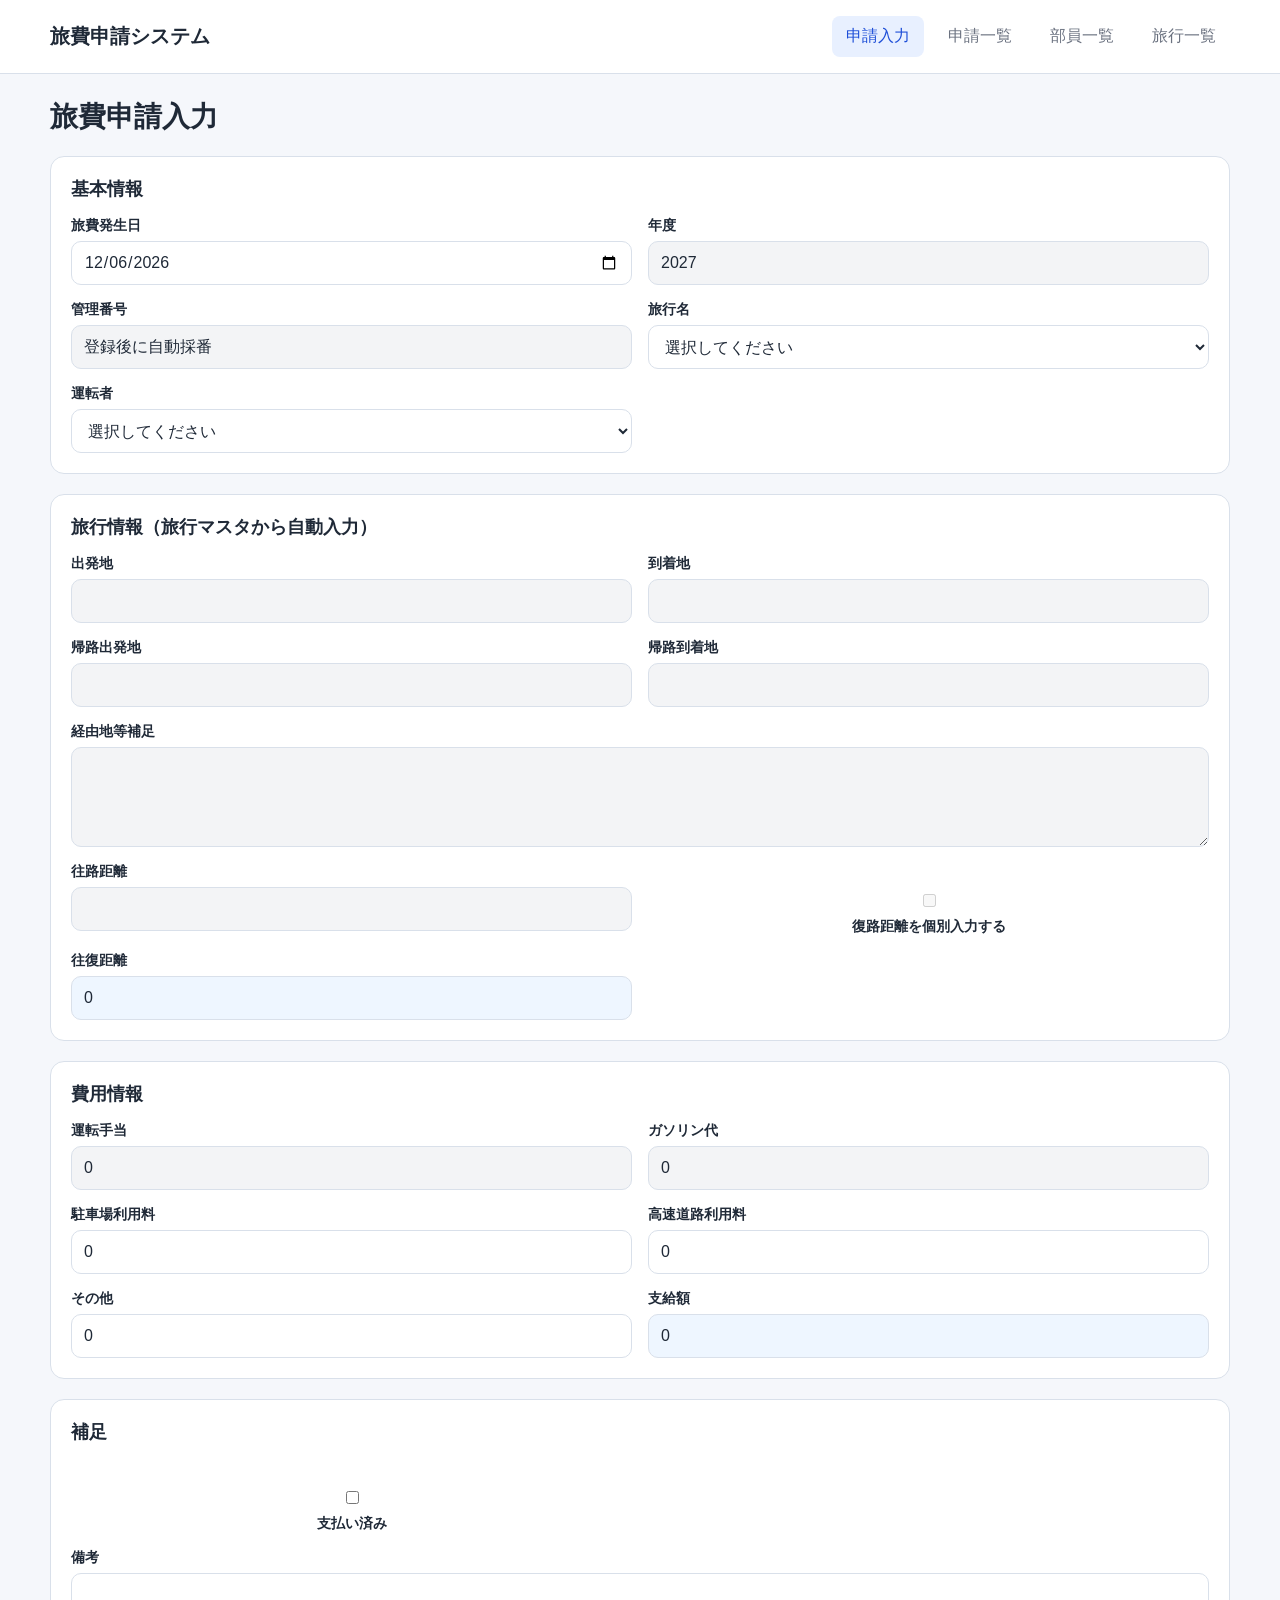
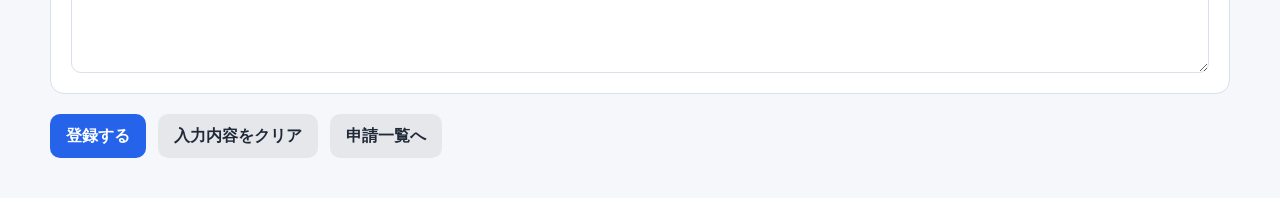
==== index.html @ 1a191157 "Add files via upload" ====
<!DOCTYPE html>
<html lang="ja">
<head>
  <meta charset="UTF-8" />
  <meta name="viewport" content="width=device-width, initial-scale=1.0" />
  <title>旅費申請入力</title>
  <link rel="stylesheet" href="css/style.css" />
</head>
<body>
  <header class="site-header">
    <div class="container site-header-inner">
      <div class="site-title">旅費申請システム</div>
      <nav class="nav">
        <a href="index.html" class="active">申請入力</a>
        <a href="list.html">申請一覧</a>
        <a href="members.html">部員一覧</a>
        <a href="trips.html">旅行一覧</a>
      </nav>
    </div>
  </header>

  <main class="page">
    <div class="container">
      <h1 class="page-title" id="pageTitle">旅費申請入力</h1>
      <div id="message" class="message"></div>

      <form id="travelForm">
        <section class="card">
          <h2 class="card-title">基本情報</h2>
          <div class="grid grid-2">
            <div class="field"><label for="travelDate">旅費発生日</label><input type="date" id="travelDate" required /></div>
            <div class="field"><label for="fiscalYear">年度</label><input type="text" id="fiscalYear" readonly /></div>
            <div class="field"><label for="controlNo">管理番号</label><input type="text" id="controlNo" readonly /></div>
            <div class="field"><label for="tripName">旅行名</label><select id="tripName" required><option value="">選択してください</option></select></div>
            <div class="field"><label for="driverName">運転者</label><select id="driverName" required><option value="">選択してください</option></select></div>
          </div>
        </section>

        <section class="card">
          <h2 class="card-title">旅行情報（旅行マスタから自動入力）</h2>
          <div class="grid grid-2">
            <div class="field"><label for="departureFrom">出発地</label><input type="text" id="departureFrom" readonly /></div>
            <div class="field"><label for="arrivalTo">到着地</label><input type="text" id="arrivalTo" readonly /></div>
            <div class="field"><label for="returnFrom">帰路出発地</label><input type="text" id="returnFrom" readonly /></div>
            <div class="field"><label for="returnTo">帰路到着地</label><input type="text" id="returnTo" readonly /></div>
            <div class="field field-span-2"><label for="routeNote">経由地等補足</label><textarea id="routeNote" readonly></textarea></div>
            <div class="field"><label for="outboundDistance">往路距離</label><input type="number" id="outboundDistance" step="0.1" min="0" readonly /></div>
            <div class="field inline-check"><input type="checkbox" id="separateReturn" disabled /><label for="separateReturn">復路距離を個別入力する</label></div>
            <div class="field hidden" id="returnDistanceField"><label for="returnDistance">復路距離</label><input type="number" id="returnDistance" step="0.1" min="0" readonly /></div>
            <div class="field"><label for="roundTripDistance">往復距離</label><input type="number" id="roundTripDistance" class="amount-box" readonly /></div>
          </div>
        </section>

        <section class="card">
          <h2 class="card-title">費用情報</h2>
          <div class="grid grid-2">
            <div class="field"><label for="driverAllowance">運転手当</label><input type="number" id="driverAllowance" readonly /></div>
            <div class="field"><label for="gasolineFee">ガソリン代</label><input type="number" id="gasolineFee" readonly /></div>
            <div class="field"><label for="parkingFee">駐車場利用料</label><input type="number" id="parkingFee" min="0" step="1" value="0" /></div>
            <div class="field"><label for="tollFee">高速道路利用料</label><input type="number" id="tollFee" min="0" step="1" value="0" /></div>
            <div class="field"><label for="otherFee">その他</label><input type="number" id="otherFee" min="0" step="1" value="0" /></div>
            <div class="field hidden" id="otherDetailField"><label for="otherDetail">その他内容</label><input type="text" id="otherDetail" /></div>
            <div class="field"><label for="paymentAmount">支給額</label><input type="number" id="paymentAmount" class="amount-box" readonly /></div>
          </div>
          <p class="note hidden" id="manualFeeNote">往復距離の四捨五入値が301km以上の場合、運転手当とガソリン代は手入力です。</p>
        </section>

        <section class="card">
          <h2 class="card-title">補足</h2>
          <div class="grid grid-2">
            <div class="field inline-check"><input type="checkbox" id="paidFlag" /><label for="paidFlag">支払い済み</label></div>
            <div></div>
            <div class="field field-span-2"><label for="remarks">備考</label><textarea id="remarks"></textarea></div>
          </div>
        </section>

        <div class="button-row">
          <button type="submit" class="primary" id="submitButton">登録する</button>
          <button type="button" class="secondary" id="clearButton">入力内容をクリア</button>
          <a href="list.html" class="button-link secondary">申請一覧へ</a>
        </div>
      </form>
    </div>
  </main>

  <script src="js/config.js"></script>
  <script src="js/api.js"></script>
  <script src="js/common.js"></script>
  <script src="js/index.js"></script>
</body>
</html>
---- css/style.css ----
:root {
  --bg: #f5f7fb;
  --card: #ffffff;
  --line: #d9e0ea;
  --text: #1f2937;
  --muted: #6b7280;
  --primary: #2563eb;
  --primary-dark: #1d4ed8;
  --success: #16a34a;
  --danger: #dc2626;
  --warning: #d97706;
}

* { box-sizing: border-box; }
body {
  margin: 0;
  background: var(--bg);
  color: var(--text);
  font-family: -apple-system, BlinkMacSystemFont, "Segoe UI", "Hiragino Sans", "Yu Gothic UI", Meiryo, sans-serif;
}
a { color: inherit; text-decoration: none; }
.container { width: min(1180px, calc(100% - 32px)); margin: 0 auto; }
.site-header { background: var(--card); border-bottom: 1px solid var(--line); position: sticky; top: 0; z-index: 10; }
.site-header-inner { display: flex; justify-content: space-between; align-items: center; gap: 16px; padding: 16px 0; }
.site-title { font-size: 20px; font-weight: 700; }
.nav { display: flex; flex-wrap: wrap; gap: 10px; }
.nav a { padding: 10px 14px; border-radius: 8px; color: var(--muted); }
.nav a.active, .nav a:hover { background: #e8f0ff; color: var(--primary-dark); }
.page { padding: 24px 0 40px; }
.page-title { margin: 0 0 20px; font-size: 28px; }
.card { background: var(--card); border: 1px solid var(--line); border-radius: 14px; padding: 20px; margin-bottom: 20px; }
.card-title { margin: 0 0 16px; font-size: 18px; font-weight: 700; }
.grid { display: grid; gap: 16px; }
.grid-2 { grid-template-columns: repeat(2, minmax(0, 1fr)); }
.grid-3 { grid-template-columns: repeat(3, minmax(0, 1fr)); }
.field { display: flex; flex-direction: column; gap: 6px; }
.field label { font-size: 14px; font-weight: 600; }
.field small, .note { color: var(--muted); font-size: 13px; }
.field-span-2 { grid-column: 1 / -1; }
input[type="text"], input[type="date"], input[type="number"], select, textarea {
  width: 100%;
  min-height: 44px;
  padding: 10px 12px;
  border: 1px solid var(--line);
  border-radius: 10px;
  background: #fff;
  color: inherit;
  font: inherit;
}
textarea { min-height: 100px; resize: vertical; }
input[readonly], textarea[readonly] { background: #f3f4f6; }
.inline-check { display: flex; align-items: center; gap: 8px; padding-top: 28px; }
.amount-box { font-weight: 700; background: #eef6ff !important; }
.button-row { display: flex; flex-wrap: wrap; gap: 12px; margin-top: 8px; }
button, .button-link {
  display: inline-flex;
  align-items: center;
  justify-content: center;
  min-height: 44px;
  padding: 10px 16px;
  border: none;
  border-radius: 10px;
  cursor: pointer;
  font: inherit;
  font-weight: 700;
}
button.primary, .button-link.primary { background: var(--primary); color: #fff; }
button.primary:hover, .button-link.primary:hover { background: var(--primary-dark); }
button.secondary, .button-link.secondary { background: #e5e7eb; color: var(--text); }
button.success, .button-link.success { background: var(--success); color: #fff; }
button.danger, .button-link.danger { background: var(--danger); color: #fff; }
.message { display: none; padding: 12px 14px; border-radius: 10px; margin-bottom: 16px; font-weight: 600; }
.message.show { display: block; }
.message.info { background: #e8f0ff; color: #1d4ed8; }
.message.success { background: #eaf8ef; color: #15803d; }
.message.error { background: #fef2f2; color: #b91c1c; }
.message.warning { background: #fff7ed; color: #b45309; }
.table-wrap { overflow-x: auto; }
table { width: 100%; border-collapse: collapse; min-width: 980px; }
th, td { border-bottom: 1px solid var(--line); padding: 12px 10px; text-align: left; vertical-align: top; }
th { background: #f8fafc; font-size: 14px; }
.text-right { text-align: right; }
.badge { display: inline-block; padding: 4px 10px; border-radius: 999px; font-size: 12px; font-weight: 700; }
.badge.paid { background: #dcfce7; color: #166534; }
.badge.unpaid { background: #fee2e2; color: #991b1b; }
.summary-box { display: flex; flex-wrap: wrap; gap: 16px; }
.summary-item { min-width: 180px; padding: 12px 16px; border-radius: 12px; border: 1px solid var(--line); background: #f8fafc; }
.hidden { display: none !important; }
.nowrap { white-space: nowrap; }
body.is-loading { cursor: progress; }
.loading-overlay {
  position: fixed;
  inset: 0;
  background: rgba(243, 244, 246, 0.68);
  backdrop-filter: blur(1px);
  display: none;
  align-items: center;
  justify-content: center;
  z-index: 9999;
}
.loading-overlay.show { display: flex; }
.loading-panel {
  display: flex;
  align-items: center;
  gap: 12px;
  background: #ffffff;
  border: 1px solid var(--line);
  border-radius: 14px;
  padding: 16px 20px;
  box-shadow: 0 18px 40px rgba(15, 23, 42, 0.12);
  color: var(--text);
  font-weight: 700;
}
.loading-spinner {
  width: 22px;
  height: 22px;
  border: 3px solid #dbeafe;
  border-top-color: var(--primary);
  border-radius: 50%;
  animation: spin 0.9s linear infinite;
}
@keyframes spin {
  from { transform: rotate(0deg); }
  to { transform: rotate(360deg); }
}
@media (max-width: 768px) {
  .grid-2, .grid-3 { grid-template-columns: 1fr; }
  .site-header-inner { flex-direction: column; align-items: flex-start; }
  .inline-check { padding-top: 0; }
}
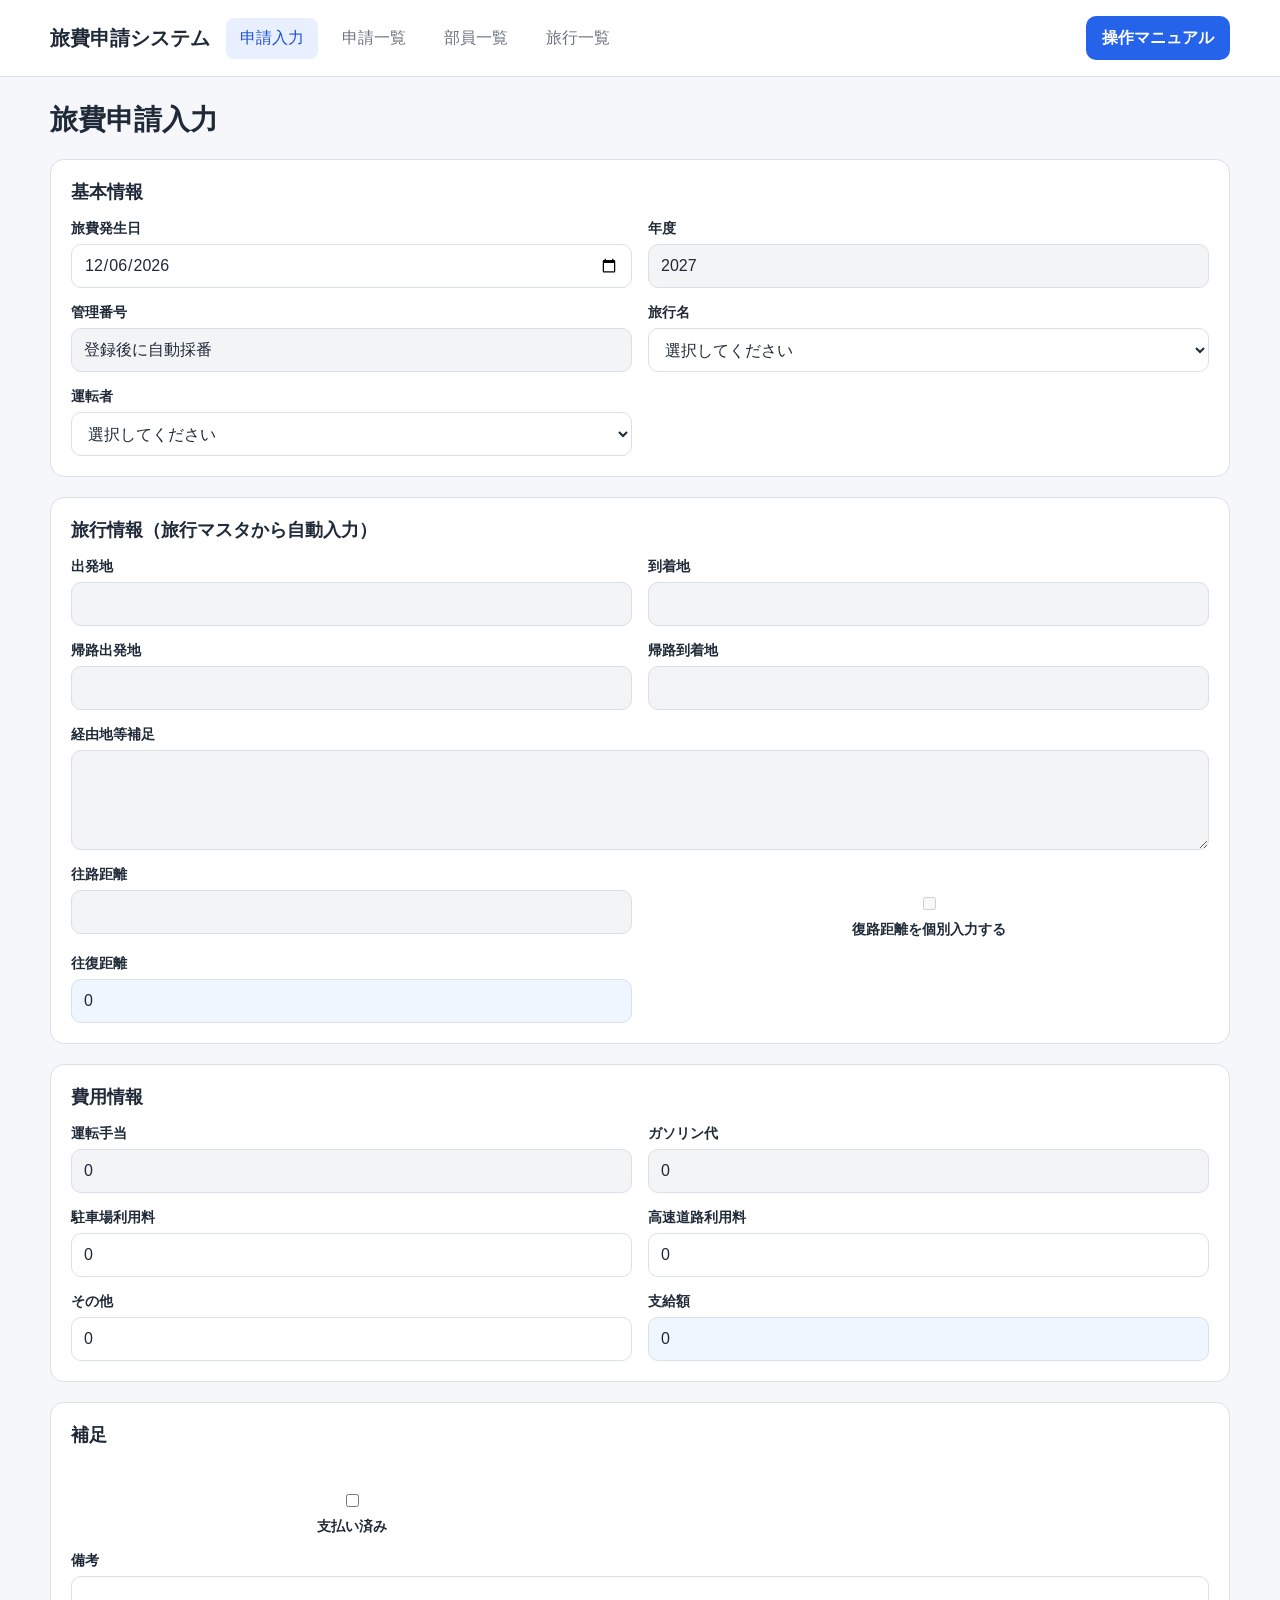
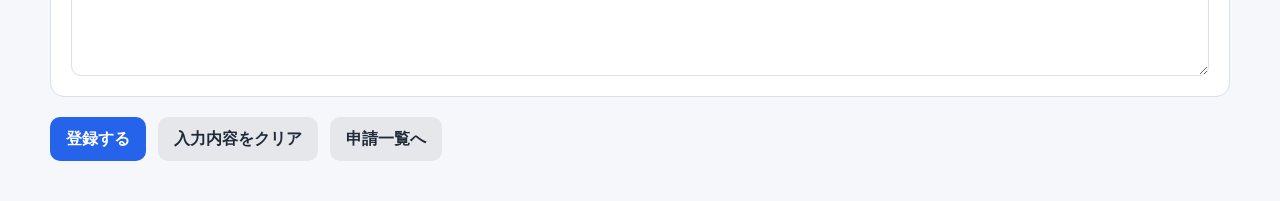
==== commit 2bfafc96: "Add files via upload" ====
--- a/index.html
+++ b/index.html
@@ -7,6 +7,12 @@
   <link rel="stylesheet" href="css/style.css" />
 </head>
 <body>
+  <div id="loadingOverlay" class="loading-overlay show">
+    <div class="loading-panel">
+      <div class="loading-spinner"></div>
+      <div id="loadingOverlayText">画面を読み込み中...</div>
+    </div>
+  </div>
   <header class="site-header">
     <div class="container site-header-inner">
       <div class="site-title">旅費申請システム</div>
@@ -15,7 +21,7 @@
         <a href="list.html">申請一覧</a>
         <a href="members.html">部員一覧</a>
         <a href="trips.html">旅行一覧</a>
-      </nav>
+      </nav><a href="manual.html" class="button-link primary" style="margin-left:auto;white-space:nowrap;">操作マニュアル</a>
     </div>
   </header>
 
--- a/css/style.css
+++ b/css/style.css
@@ -69,6 +69,10 @@
 button.secondary, .button-link.secondary { background: #e5e7eb; color: var(--text); }
 button.success, .button-link.success { background: var(--success); color: #fff; }
 button.danger, .button-link.danger { background: var(--danger); color: #fff; }
+button:disabled, .button-link.disabled {
+  opacity: 0.56;
+  cursor: not-allowed;
+}
 .message { display: none; padding: 12px 14px; border-radius: 10px; margin-bottom: 16px; font-weight: 600; }
 .message.show { display: block; }
 .message.info { background: #e8f0ff; color: #1d4ed8; }
@@ -123,8 +127,67 @@
   from { transform: rotate(0deg); }
   to { transform: rotate(360deg); }
 }
+.selection-toolbar {
+  display: flex;
+  flex-wrap: wrap;
+  align-items: center;
+  justify-content: space-between;
+  gap: 12px;
+  margin-bottom: 16px;
+}
+.selection-actions {
+  margin-top: 0;
+}
+.selection-status {
+  color: var(--muted);
+  font-size: 14px;
+  font-weight: 700;
+}
+.checkbox-cell {
+  width: 52px;
+  min-width: 52px;
+  text-align: center;
+}
+.checkbox-cell input[type="checkbox"] {
+  width: 18px;
+  height: 18px;
+}
+.receipt-result {
+  margin-bottom: 16px;
+  padding: 14px 16px;
+  border: 1px solid #bfdbfe;
+  border-radius: 12px;
+  background: #eff6ff;
+}
+.receipt-result-title {
+  font-size: 16px;
+  font-weight: 700;
+  color: #1d4ed8;
+  margin-bottom: 6px;
+}
+.receipt-result-meta {
+  color: var(--text);
+  font-size: 13px;
+  margin-bottom: 10px;
+}
+.receipt-result-links {
+  display: flex;
+  flex-wrap: wrap;
+  gap: 14px;
+  margin-bottom: 8px;
+}
+.receipt-result-links a {
+  color: #1d4ed8;
+  font-weight: 700;
+  text-decoration: underline;
+}
+.receipt-result-note {
+  color: var(--muted);
+  font-size: 13px;
+}
 @media (max-width: 768px) {
   .grid-2, .grid-3 { grid-template-columns: 1fr; }
   .site-header-inner { flex-direction: column; align-items: flex-start; }
   .inline-check { padding-top: 0; }
+  .selection-toolbar { align-items: stretch; }
 }
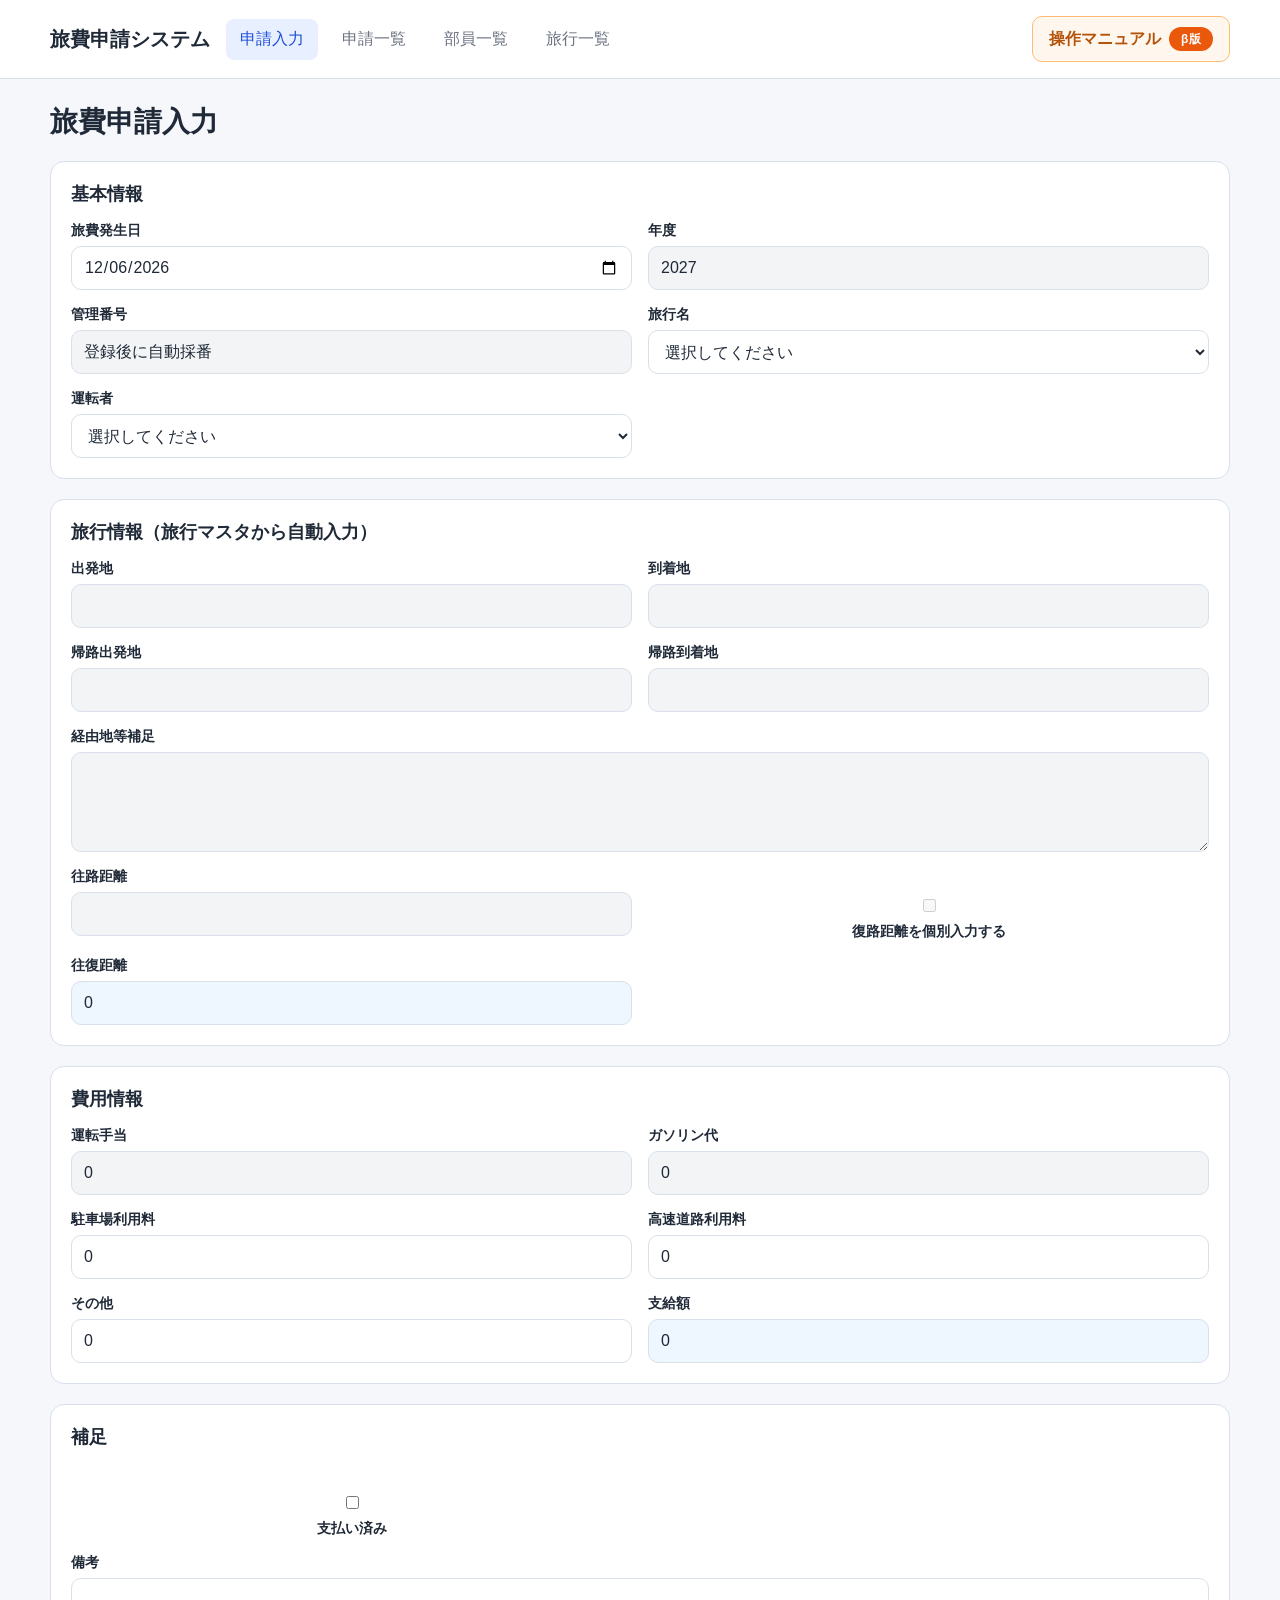
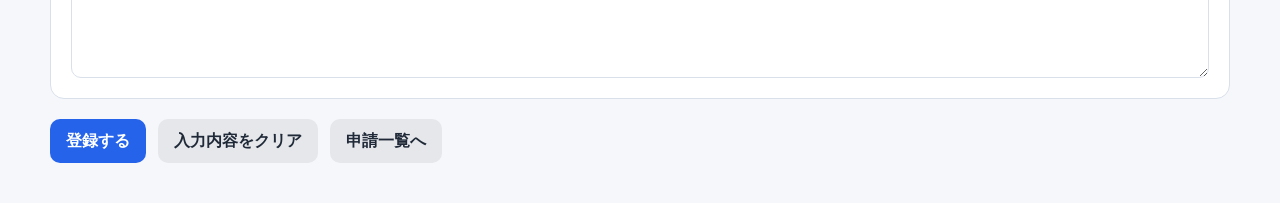
==== commit 66c4ccda: "Add files via upload" ====
--- a/index.html
+++ b/index.html
@@ -21,7 +21,7 @@
         <a href="list.html">申請一覧</a>
         <a href="members.html">部員一覧</a>
         <a href="trips.html">旅行一覧</a>
-      </nav><a href="manual.html" class="button-link primary" style="margin-left:auto;white-space:nowrap;">操作マニュアル</a>
+      </nav><a href="manual.html" class="button-link manual-beta-button"><span class="manual-beta-label">操作マニュアル</span><span class="manual-beta-badge">β版</span></a>
     </div>
   </header>
 
--- a/css/style.css
+++ b/css/style.css
@@ -69,6 +69,45 @@
 button.secondary, .button-link.secondary { background: #e5e7eb; color: var(--text); }
 button.success, .button-link.success { background: var(--success); color: #fff; }
 button.danger, .button-link.danger { background: var(--danger); color: #fff; }
+.manual-beta-button {
+  margin-left: auto;
+  white-space: nowrap;
+  gap: 8px;
+  background: #fff7ed !important;
+  color: #b45309 !important;
+  border: 1px solid #fdba74;
+  box-shadow: inset 0 0 0 1px rgba(255,255,255,0.35);
+}
+.manual-beta-button:hover {
+  background: #ffedd5 !important;
+  color: #9a3412 !important;
+}
+.manual-beta-label {
+  display: inline-flex;
+  align-items: center;
+  gap: 6px;
+}
+.manual-beta-badge {
+  display: inline-flex;
+  align-items: center;
+  justify-content: center;
+  min-width: 44px;
+  min-height: 24px;
+  padding: 2px 8px;
+  border-radius: 999px;
+  background: #ea580c;
+  color: #fff;
+  font-size: 12px;
+  font-weight: 800;
+  line-height: 1;
+  letter-spacing: 0.02em;
+}
+.manual-beta-note {
+  margin-top: 4px;
+  color: #9a3412;
+  font-size: 12px;
+  font-weight: 600;
+}
 button:disabled, .button-link.disabled {
   opacity: 0.56;
   cursor: not-allowed;
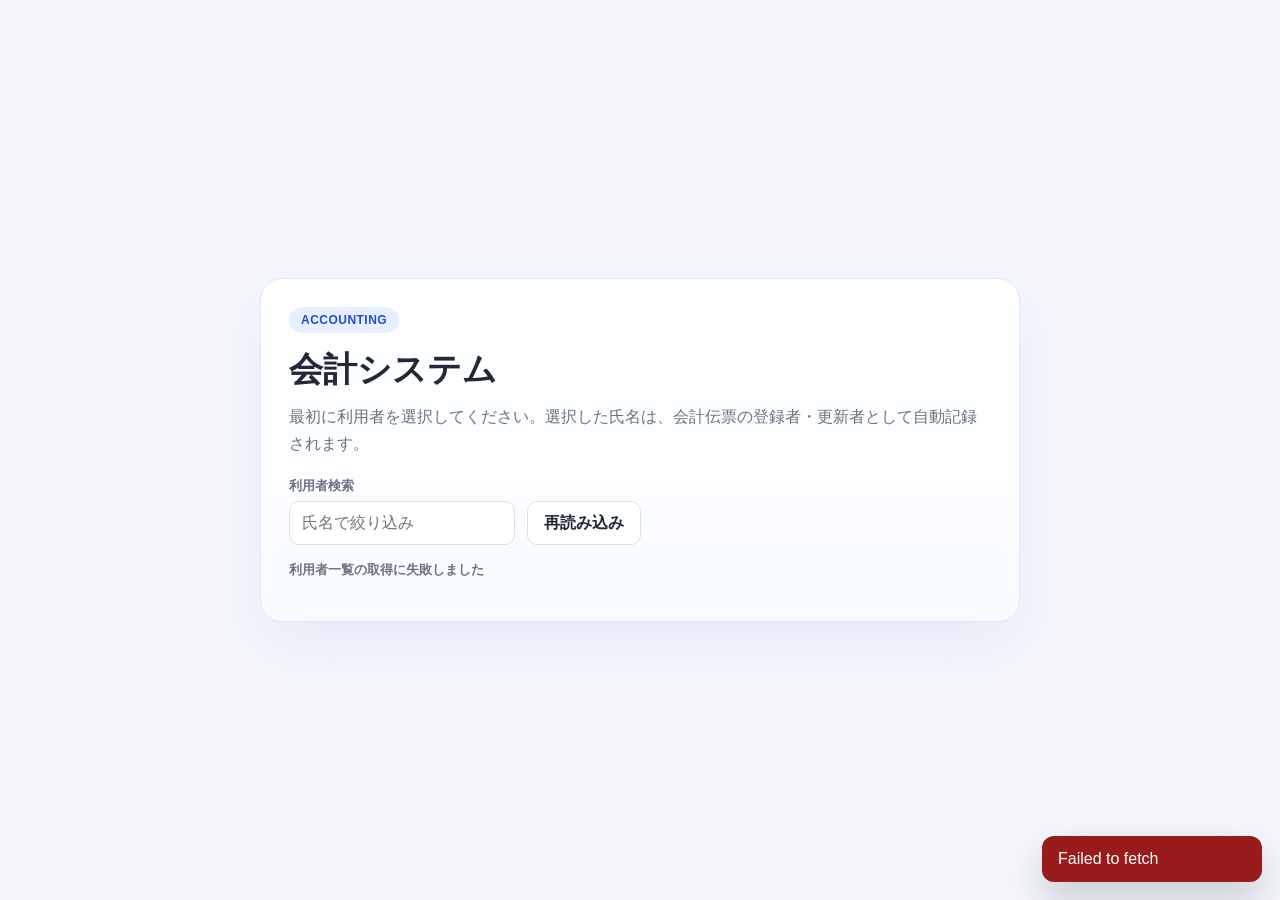
==== commit bda818d6: "Add files via upload add accounting system UI (user select and expense list)" ====
--- a/index.html
+++ b/index.html
@@ -3,95 +3,228 @@
 <head>
   <meta charset="UTF-8" />
   <meta name="viewport" content="width=device-width, initial-scale=1.0" />
-  <title>旅費申請入力</title>
-  <link rel="stylesheet" href="css/style.css" />
+  <title>宍粟市野球部 会計システム</title>
+  <link rel="stylesheet" href="./css/accounting.css" />
 </head>
 <body>
-  <div id="loadingOverlay" class="loading-overlay show">
+  <div id="loadingOverlay" class="loading-overlay hidden">
     <div class="loading-panel">
       <div class="loading-spinner"></div>
-      <div id="loadingOverlayText">画面を読み込み中...</div>
+      <div id="loadingText">読み込み中...</div>
     </div>
   </div>
-  <header class="site-header">
-    <div class="container site-header-inner">
-      <div class="site-title">旅費申請システム</div>
-      <nav class="nav">
-        <a href="index.html" class="active">申請入力</a>
-        <a href="list.html">申請一覧</a>
-        <a href="members.html">部員一覧</a>
-        <a href="trips.html">旅行一覧</a>
-      </nav><a href="manual.html" class="button-link manual-beta-button"><span class="manual-beta-label">操作マニュアル</span><span class="manual-beta-badge">β版</span></a>
-    </div>
-  </header>
-
-  <main class="page">
-    <div class="container">
-      <h1 class="page-title" id="pageTitle">旅費申請入力</h1>
-      <div id="message" class="message"></div>
-
-      <form id="travelForm">
-        <section class="card">
-          <h2 class="card-title">基本情報</h2>
-          <div class="grid grid-2">
-            <div class="field"><label for="travelDate">旅費発生日</label><input type="date" id="travelDate" required /></div>
-            <div class="field"><label for="fiscalYear">年度</label><input type="text" id="fiscalYear" readonly /></div>
-            <div class="field"><label for="controlNo">管理番号</label><input type="text" id="controlNo" readonly /></div>
-            <div class="field"><label for="tripName">旅行名</label><select id="tripName" required><option value="">選択してください</option></select></div>
-            <div class="field"><label for="driverName">運転者</label><select id="driverName" required><option value="">選択してください</option></select></div>
+
+  <div id="toast" class="toast hidden"></div>
+
+  <section id="userSelectScreen" class="startup-screen">
+    <div class="startup-card">
+      <div class="startup-badge">Accounting</div>
+      <h1>会計システム</h1>
+      <p class="startup-lead">最初に利用者を選択してください。選択した氏名は、会計伝票の登録者・更新者として自動記録されます。</p>
+
+      <div class="user-select-toolbar">
+        <label class="field">
+          <span>利用者検索</span>
+          <input type="text" id="userSearchInput" placeholder="氏名で絞り込み" />
+        </label>
+        <button id="reloadUsersButton" class="button secondary" type="button">再読み込み</button>
+      </div>
+
+      <div id="userListStatus" class="inline-note">部員一覧を読み込みます</div>
+      <div id="userList" class="user-list"></div>
+    </div>
+  </section>
+
+  <div id="appShell" class="app-shell hidden">
+    <header class="site-header">
+      <div class="container site-header-inner">
+        <div>
+          <div class="site-title">宍粟市野球部 会計システム</div>
+          <div class="site-subtitle">旅費申請システムとは別UI / 共通DB運用</div>
+        </div>
+
+        <div class="header-actions">
+          <div class="current-user-box">
+            <span class="label">現在ユーザー</span>
+            <strong id="currentUserName">未選択</strong>
+          </div>
+          <button id="switchUserButton" class="button secondary" type="button">利用者切替</button>
+        </div>
+      </div>
+    </header>
+
+    <div class="container layout">
+      <aside class="sidebar card">
+        <div class="sidebar-title">メニュー</div>
+        <nav class="side-nav">
+          <button class="side-nav-button active" data-page="home" type="button">ホーム</button>
+          <button class="side-nav-button" data-page="expenses" type="button">支出伝票一覧</button>
+          <button class="side-nav-button disabled" type="button" disabled>支出伝票登録（次工程）</button>
+          <button class="side-nav-button disabled" type="button" disabled>収入伝票一覧（次工程）</button>
+          <button class="side-nav-button disabled" type="button" disabled>部員一覧（次工程）</button>
+          <button class="side-nav-button disabled" type="button" disabled>科目一覧（次工程）</button>
+        </nav>
+      </aside>
+
+      <main class="content-area">
+        <section id="page-home" class="page-section active">
+          <div class="page-head">
+            <div>
+              <h2 class="page-title">ホーム</h2>
+              <p class="page-description">対象年度の件数・金額サマリーと、支出伝票一覧への導線を表示します。</p>
+            </div>
+            <div class="page-actions">
+              <label class="field compact-field">
+                <span>対象年度</span>
+                <select id="homeFiscalYear"></select>
+              </label>
+              <button id="refreshHomeButton" class="button primary" type="button">更新</button>
+            </div>
+          </div>
+
+          <div class="summary-grid">
+            <article class="summary-card">
+              <div class="summary-label">支出伝票件数</div>
+              <div id="homeExpenseCount" class="summary-value">0</div>
+            </article>
+            <article class="summary-card">
+              <div class="summary-label">支出合計</div>
+              <div id="homeExpenseTotal" class="summary-value">0 円</div>
+            </article>
+            <article class="summary-card">
+              <div class="summary-label">未払件数</div>
+              <div id="homeUnpaidCount" class="summary-value">0</div>
+            </article>
+            <article class="summary-card">
+              <div class="summary-label">証憑あり件数</div>
+              <div id="homeEvidenceCount" class="summary-value">0</div>
+            </article>
+          </div>
+
+          <div class="card quick-card">
+            <div class="card-title">クイックアクション</div>
+            <div class="button-row">
+              <button id="goExpensesButton" class="button primary" type="button">支出伝票一覧へ</button>
+              <button id="openSwitchUserFromHome" class="button secondary" type="button">利用者を切り替える</button>
+            </div>
           </div>
         </section>
 
-        <section class="card">
-          <h2 class="card-title">旅行情報（旅行マスタから自動入力）</h2>
-          <div class="grid grid-2">
-            <div class="field"><label for="departureFrom">出発地</label><input type="text" id="departureFrom" readonly /></div>
-            <div class="field"><label for="arrivalTo">到着地</label><input type="text" id="arrivalTo" readonly /></div>
-            <div class="field"><label for="returnFrom">帰路出発地</label><input type="text" id="returnFrom" readonly /></div>
-            <div class="field"><label for="returnTo">帰路到着地</label><input type="text" id="returnTo" readonly /></div>
-            <div class="field field-span-2"><label for="routeNote">経由地等補足</label><textarea id="routeNote" readonly></textarea></div>
-            <div class="field"><label for="outboundDistance">往路距離</label><input type="number" id="outboundDistance" step="0.1" min="0" readonly /></div>
-            <div class="field inline-check"><input type="checkbox" id="separateReturn" disabled /><label for="separateReturn">復路距離を個別入力する</label></div>
-            <div class="field hidden" id="returnDistanceField"><label for="returnDistance">復路距離</label><input type="number" id="returnDistance" step="0.1" min="0" readonly /></div>
-            <div class="field"><label for="roundTripDistance">往復距離</label><input type="number" id="roundTripDistance" class="amount-box" readonly /></div>
+        <section id="page-expenses" class="page-section">
+          <div class="page-head">
+            <div>
+              <h2 class="page-title">支出伝票一覧</h2>
+              <p class="page-description">支出伝票の検索・確認用画面です。右側に選択伝票の詳細と証憑情報を表示します。</p>
+            </div>
+            <div class="page-actions wrap-actions">
+              <label class="field compact-field">
+                <span>年度</span>
+                <select id="expenseFiscalYear"></select>
+              </label>
+              <label class="field compact-field grow-field">
+                <span>キーワード</span>
+                <input type="text" id="expenseKeyword" placeholder="伝票番号 / 科目 / 摘要 / 支払先" />
+              </label>
+              <label class="field compact-field">
+                <span>支払状況</span>
+                <select id="expenseStatus">
+                  <option value="">すべて</option>
+                  <option value="未払">未払</option>
+                  <option value="支払済">支払済</option>
+                </select>
+              </label>
+              <button id="searchExpensesButton" class="button primary" type="button">検索</button>
+            </div>
+          </div>
+
+          <div class="content-grid">
+            <div class="card table-card">
+              <div class="card-title-row">
+                <div class="card-title">支出伝票一覧</div>
+                <div id="expenseCountLabel" class="inline-note">0件</div>
+              </div>
+              <div class="table-wrap">
+                <table>
+                  <thead>
+                    <tr>
+                      <th>伝票番号</th>
+                      <th>年度</th>
+                      <th>科目名</th>
+                      <th>支出日</th>
+                      <th class="text-right">支出金額</th>
+                      <th>摘要</th>
+                      <th>支払先</th>
+                      <th>支払状況</th>
+                      <th>証憑</th>
+                    </tr>
+                  </thead>
+                  <tbody id="expenseTableBody">
+                    <tr>
+                      <td colspan="9" class="empty-cell">データを読み込んでください</td>
+                    </tr>
+                  </tbody>
+                </table>
+              </div>
+            </div>
+
+            <aside class="card detail-card">
+              <div class="card-title">伝票詳細</div>
+              <div id="expenseDetailEmpty" class="empty-detail">一覧から伝票を選択してください。</div>
+
+              <div id="expenseDetailBody" class="detail-body hidden">
+                <div class="detail-grid">
+                  <div class="detail-item"><span>伝票番号</span><strong id="detailVoucherNo">-</strong></div>
+                  <div class="detail-item"><span>年度</span><strong id="detailFiscalYear">-</strong></div>
+                  <div class="detail-item"><span>科目コード</span><strong id="detailSubjectCode">-</strong></div>
+                  <div class="detail-item"><span>科目名</span><strong id="detailSubjectName">-</strong></div>
+                  <div class="detail-item"><span>支出日</span><strong id="detailExpenseDate">-</strong></div>
+                  <div class="detail-item"><span>支払状況</span><strong id="detailPaymentStatus">-</strong></div>
+                  <div class="detail-item span-2"><span>摘要</span><strong id="detailSummary">-</strong></div>
+                  <div class="detail-item span-2"><span>支払先</span><strong id="detailPayee">-</strong></div>
+                  <div class="detail-item"><span>支出金額</span><strong id="detailAmount">-</strong></div>
+                  <div class="detail-item"><span>関連旅費管理番号</span><strong id="detailTravelControlNo">-</strong></div>
+                  <div class="detail-item span-2"><span>備考</span><strong id="detailNote">-</strong></div>
+                  <div class="detail-item"><span>登録者</span><strong id="detailCreatedBy">-</strong></div>
+                  <div class="detail-item"><span>更新者</span><strong id="detailUpdatedBy">-</strong></div>
+                  <div class="detail-item"><span>登録日時</span><strong id="detailCreatedAt">-</strong></div>
+                  <div class="detail-item"><span>更新日時</span><strong id="detailUpdatedAt">-</strong></div>
+                </div>
+
+                <div class="evidence-box">
+                  <div class="evidence-head">
+                    <div>
+                      <div class="evidence-title">証憑プレビュー</div>
+                      <div id="evidenceMeta" class="inline-note">証憑なし</div>
+                    </div>
+                    <a id="evidenceOpenLink" class="text-link hidden" target="_blank" rel="noopener noreferrer">別タブで開く</a>
+                  </div>
+                  <div id="evidencePreview" class="evidence-preview empty-preview">証憑が登録されていません。</div>
+                </div>
+              </div>
+            </aside>
           </div>
         </section>
-
-        <section class="card">
-          <h2 class="card-title">費用情報</h2>
-          <div class="grid grid-2">
-            <div class="field"><label for="driverAllowance">運転手当</label><input type="number" id="driverAllowance" readonly /></div>
-            <div class="field"><label for="gasolineFee">ガソリン代</label><input type="number" id="gasolineFee" readonly /></div>
-            <div class="field"><label for="parkingFee">駐車場利用料</label><input type="number" id="parkingFee" min="0" step="1" value="0" /></div>
-            <div class="field"><label for="tollFee">高速道路利用料</label><input type="number" id="tollFee" min="0" step="1" value="0" /></div>
-            <div class="field"><label for="otherFee">その他</label><input type="number" id="otherFee" min="0" step="1" value="0" /></div>
-            <div class="field hidden" id="otherDetailField"><label for="otherDetail">その他内容</label><input type="text" id="otherDetail" /></div>
-            <div class="field"><label for="paymentAmount">支給額</label><input type="number" id="paymentAmount" class="amount-box" readonly /></div>
-          </div>
-          <p class="note hidden" id="manualFeeNote">往復距離の四捨五入値が301km以上の場合、運転手当とガソリン代は手入力です。</p>
-        </section>
-
-        <section class="card">
-          <h2 class="card-title">補足</h2>
-          <div class="grid grid-2">
-            <div class="field inline-check"><input type="checkbox" id="paidFlag" /><label for="paidFlag">支払い済み</label></div>
-            <div></div>
-            <div class="field field-span-2"><label for="remarks">備考</label><textarea id="remarks"></textarea></div>
-          </div>
-        </section>
-
-        <div class="button-row">
-          <button type="submit" class="primary" id="submitButton">登録する</button>
-          <button type="button" class="secondary" id="clearButton">入力内容をクリア</button>
-          <a href="list.html" class="button-link secondary">申請一覧へ</a>
-        </div>
-      </form>
-    </div>
-  </main>
-
-  <script src="js/config.js"></script>
-  <script src="js/api.js"></script>
-  <script src="js/common.js"></script>
-  <script src="js/index.js"></script>
+      </main>
+    </div>
+  </div>
+
+  <div id="switchUserModal" class="modal hidden">
+    <div class="modal-backdrop" data-close-modal="switchUserModal"></div>
+    <div class="modal-dialog">
+      <div class="modal-header">
+        <h3>利用者切替</h3>
+        <button class="icon-button" type="button" data-close-modal="switchUserModal">×</button>
+      </div>
+      <div class="modal-body">
+        <label class="field">
+          <span>利用者検索</span>
+          <input type="text" id="switchUserSearchInput" placeholder="氏名で絞り込み" />
+        </label>
+        <div id="switchUserList" class="user-list compact"></div>
+      </div>
+    </div>
+  </div>
+
+  <script src="./js/accounting.js"></script>
 </body>
-</html>
+</html>
--- a/css/accounting.css
+++ b/css/accounting.css
@@ -0,0 +1,722 @@
+:root {
+  --bg: #f5f7fb;
+  --card: #ffffff;
+  --line: #d9e0ea;
+  --text: #1f2937;
+  --muted: #6b7280;
+  --primary: #2563eb;
+  --primary-dark: #1d4ed8;
+  --success: #16a34a;
+  --danger: #dc2626;
+  --warning: #d97706;
+  --shadow: 0 18px 40px rgba(15, 23, 42, 0.08);
+}
+
+* {
+  box-sizing: border-box;
+}
+
+body {
+  margin: 0;
+  background: var(--bg);
+  color: var(--text);
+  font-family: -apple-system, BlinkMacSystemFont, 'Segoe UI', 'Hiragino Kaku Gothic ProN', 'Yu Gothic', sans-serif;
+}
+
+a {
+  color: inherit;
+  text-decoration: none;
+}
+
+button,
+input,
+select {
+  font: inherit;
+}
+
+.hidden {
+  display: none !important;
+}
+
+.container {
+  width: min(1320px, calc(100% - 32px));
+  margin: 0 auto;
+}
+
+.card {
+  background: var(--card);
+  border: 1px solid var(--line);
+  border-radius: 16px;
+  box-shadow: var(--shadow);
+}
+
+.startup-screen {
+  min-height: 100vh;
+  display: flex;
+  align-items: center;
+  justify-content: center;
+  padding: 24px;
+}
+
+.startup-card {
+  width: min(760px, 100%);
+  padding: 28px;
+  background: linear-gradient(180deg, #ffffff 0%, #f8fbff 100%);
+  border: 1px solid #dbeafe;
+  border-radius: 22px;
+  box-shadow: 0 24px 60px rgba(37, 99, 235, 0.08);
+}
+
+.startup-badge {
+  display: inline-flex;
+  padding: 6px 12px;
+  border-radius: 999px;
+  background: #e8f0ff;
+  color: #1d4ed8;
+  font-size: 12px;
+  font-weight: 800;
+  letter-spacing: 0.04em;
+  text-transform: uppercase;
+}
+
+.startup-card h1 {
+  margin: 14px 0 10px;
+  font-size: 34px;
+}
+
+.startup-lead {
+  margin: 0 0 20px;
+  color: var(--muted);
+  line-height: 1.7;
+}
+
+.user-select-toolbar {
+  display: flex;
+  gap: 12px;
+  align-items: end;
+  margin-bottom: 16px;
+}
+
+.field {
+  display: flex;
+  flex-direction: column;
+  gap: 6px;
+}
+
+.field span {
+  font-size: 13px;
+  font-weight: 700;
+  color: var(--muted);
+}
+
+.field input,
+.field select {
+  width: 100%;
+  min-height: 44px;
+  padding: 10px 12px;
+  border: 1px solid var(--line);
+  border-radius: 10px;
+  background: #fff;
+}
+
+.inline-note {
+  color: var(--muted);
+  font-size: 13px;
+  font-weight: 600;
+}
+
+.user-list {
+  display: grid;
+  grid-template-columns: repeat(auto-fill, minmax(180px, 1fr));
+  gap: 12px;
+  margin-top: 14px;
+}
+
+.user-list.compact {
+  grid-template-columns: 1fr;
+}
+
+.user-card {
+  display: flex;
+  align-items: center;
+  justify-content: space-between;
+  gap: 12px;
+  min-height: 62px;
+  padding: 14px 16px;
+  border: 1px solid var(--line);
+  border-radius: 14px;
+  background: #fff;
+  cursor: pointer;
+  transition: transform 0.15s ease, box-shadow 0.15s ease, border-color 0.15s ease;
+}
+
+.user-card:hover {
+  transform: translateY(-1px);
+  border-color: #93c5fd;
+  box-shadow: 0 12px 24px rgba(37, 99, 235, 0.08);
+}
+
+.user-card strong {
+  font-size: 15px;
+}
+
+.user-card .hint {
+  font-size: 12px;
+  color: var(--muted);
+}
+
+.site-header {
+  position: sticky;
+  top: 0;
+  z-index: 20;
+  background: rgba(255, 255, 255, 0.92);
+  backdrop-filter: blur(10px);
+  border-bottom: 1px solid var(--line);
+}
+
+.site-header-inner {
+  display: flex;
+  align-items: center;
+  justify-content: space-between;
+  gap: 20px;
+  padding: 16px 0;
+}
+
+.site-title {
+  font-size: 22px;
+  font-weight: 800;
+}
+
+.site-subtitle {
+  margin-top: 4px;
+  color: var(--muted);
+  font-size: 13px;
+}
+
+.header-actions {
+  display: flex;
+  align-items: center;
+  gap: 12px;
+}
+
+.current-user-box {
+  display: flex;
+  flex-direction: column;
+  gap: 2px;
+  min-width: 160px;
+  padding: 10px 14px;
+  border: 1px solid var(--line);
+  border-radius: 12px;
+  background: #fff;
+}
+
+.current-user-box .label {
+  font-size: 12px;
+  color: var(--muted);
+  font-weight: 700;
+}
+
+.layout {
+  display: grid;
+  grid-template-columns: 260px minmax(0, 1fr);
+  gap: 20px;
+  padding: 24px 0 40px;
+}
+
+.sidebar {
+  padding: 18px;
+  align-self: start;
+  position: sticky;
+  top: 88px;
+}
+
+.sidebar-title {
+  margin-bottom: 12px;
+  font-size: 15px;
+  font-weight: 800;
+}
+
+.side-nav {
+  display: flex;
+  flex-direction: column;
+  gap: 8px;
+}
+
+.side-nav-button {
+  width: 100%;
+  min-height: 44px;
+  padding: 12px 14px;
+  border: 1px solid var(--line);
+  border-radius: 12px;
+  background: #fff;
+  text-align: left;
+  font-weight: 700;
+  cursor: pointer;
+}
+
+.side-nav-button:hover {
+  border-color: #93c5fd;
+  background: #f8fbff;
+}
+
+.side-nav-button.active {
+  background: #e8f0ff;
+  color: var(--primary-dark);
+  border-color: #bfdbfe;
+}
+
+.side-nav-button.disabled,
+.side-nav-button:disabled {
+  opacity: 0.58;
+  cursor: not-allowed;
+}
+
+.content-area {
+  min-width: 0;
+}
+
+.page-section {
+  display: none;
+}
+
+.page-section.active {
+  display: block;
+}
+
+.page-head {
+  display: flex;
+  align-items: end;
+  justify-content: space-between;
+  gap: 16px;
+  margin-bottom: 20px;
+}
+
+.page-title {
+  margin: 0;
+  font-size: 30px;
+}
+
+.page-description {
+  margin: 8px 0 0;
+  color: var(--muted);
+}
+
+.page-actions {
+  display: flex;
+  gap: 12px;
+  align-items: end;
+}
+
+.wrap-actions {
+  flex-wrap: wrap;
+}
+
+.compact-field {
+  min-width: 140px;
+}
+
+.grow-field {
+  min-width: 280px;
+}
+
+.summary-grid {
+  display: grid;
+  grid-template-columns: repeat(4, minmax(0, 1fr));
+  gap: 16px;
+  margin-bottom: 20px;
+}
+
+.summary-card {
+  padding: 20px;
+  border: 1px solid var(--line);
+  border-radius: 16px;
+  background: linear-gradient(180deg, #ffffff 0%, #fafcff 100%);
+}
+
+.summary-label {
+  color: var(--muted);
+  font-size: 13px;
+  font-weight: 700;
+}
+
+.summary-value {
+  margin-top: 8px;
+  font-size: 28px;
+  font-weight: 800;
+}
+
+.quick-card {
+  padding: 20px;
+}
+
+.card-title,
+.card-title-row .card-title {
+  font-size: 18px;
+  font-weight: 800;
+}
+
+.card-title-row {
+  display: flex;
+  align-items: center;
+  justify-content: space-between;
+  gap: 12px;
+  margin-bottom: 14px;
+}
+
+.button-row {
+  display: flex;
+  gap: 12px;
+  flex-wrap: wrap;
+}
+
+.button {
+  display: inline-flex;
+  align-items: center;
+  justify-content: center;
+  min-height: 44px;
+  padding: 10px 16px;
+  border: 1px solid transparent;
+  border-radius: 10px;
+  cursor: pointer;
+  font-weight: 700;
+}
+
+.button.primary {
+  background: var(--primary);
+  color: #fff;
+}
+
+.button.primary:hover {
+  background: var(--primary-dark);
+}
+
+.button.secondary {
+  background: #fff;
+  color: var(--text);
+  border-color: var(--line);
+}
+
+.button.secondary:hover {
+  background: #f8fafc;
+}
+
+.content-grid {
+  display: grid;
+  grid-template-columns: minmax(0, 1.4fr) minmax(320px, 0.8fr);
+  gap: 20px;
+  align-items: start;
+}
+
+.table-card,
+.detail-card {
+  padding: 18px;
+}
+
+.table-wrap {
+  overflow-x: auto;
+}
+
+table {
+  width: 100%;
+  min-width: 920px;
+  border-collapse: collapse;
+}
+
+th,
+td {
+  padding: 12px 10px;
+  border-bottom: 1px solid var(--line);
+  text-align: left;
+  vertical-align: top;
+}
+
+th {
+  background: #f8fafc;
+  font-size: 13px;
+  white-space: nowrap;
+}
+
+.text-right {
+  text-align: right;
+}
+
+.empty-cell,
+.empty-detail,
+.empty-preview {
+  color: var(--muted);
+  text-align: center;
+  padding: 20px;
+}
+
+.table-row-button {
+  background: transparent;
+  border: none;
+  padding: 0;
+  color: var(--primary-dark);
+  font-weight: 700;
+  cursor: pointer;
+}
+
+.badge {
+  display: inline-flex;
+  align-items: center;
+  justify-content: center;
+  padding: 4px 10px;
+  border-radius: 999px;
+  font-size: 12px;
+  font-weight: 800;
+  white-space: nowrap;
+}
+
+.badge.unpaid {
+  background: #fff7ed;
+  color: #b45309;
+}
+
+.badge.paid {
+  background: #dcfce7;
+  color: #166534;
+}
+
+.badge.none {
+  background: #f3f4f6;
+  color: #6b7280;
+}
+
+.badge.yes {
+  background: #dbeafe;
+  color: #1d4ed8;
+}
+
+.detail-grid {
+  display: grid;
+  grid-template-columns: repeat(2, minmax(0, 1fr));
+  gap: 12px;
+}
+
+.detail-item {
+  display: flex;
+  flex-direction: column;
+  gap: 6px;
+  padding: 12px 14px;
+  border: 1px solid var(--line);
+  border-radius: 12px;
+  background: #fafcff;
+}
+
+.detail-item span {
+  color: var(--muted);
+  font-size: 12px;
+  font-weight: 700;
+}
+
+.detail-item strong {
+  font-size: 14px;
+  word-break: break-word;
+}
+
+.detail-item.span-2 {
+  grid-column: 1 / -1;
+}
+
+.evidence-box {
+  margin-top: 18px;
+  padding-top: 18px;
+  border-top: 1px solid var(--line);
+}
+
+.evidence-head {
+  display: flex;
+  align-items: center;
+  justify-content: space-between;
+  gap: 12px;
+  margin-bottom: 12px;
+}
+
+.evidence-title {
+  font-size: 16px;
+  font-weight: 800;
+}
+
+.evidence-preview {
+  min-height: 320px;
+  border: 1px solid var(--line);
+  border-radius: 12px;
+  background: #f8fafc;
+  overflow: hidden;
+}
+
+.evidence-preview img,
+.evidence-preview iframe,
+.evidence-preview embed {
+  width: 100%;
+  height: 320px;
+  border: none;
+  display: block;
+  object-fit: contain;
+  background: #fff;
+}
+
+.text-link {
+  color: var(--primary-dark);
+  text-decoration: underline;
+  font-weight: 700;
+}
+
+.modal {
+  position: fixed;
+  inset: 0;
+  z-index: 100;
+  display: flex;
+  align-items: center;
+  justify-content: center;
+  padding: 24px;
+}
+
+.modal-backdrop {
+  position: absolute;
+  inset: 0;
+  background: rgba(15, 23, 42, 0.36);
+}
+
+.modal-dialog {
+  position: relative;
+  width: min(640px, 100%);
+  background: #fff;
+  border-radius: 18px;
+  border: 1px solid var(--line);
+  box-shadow: 0 24px 60px rgba(15, 23, 42, 0.18);
+  overflow: hidden;
+}
+
+.modal-header {
+  display: flex;
+  align-items: center;
+  justify-content: space-between;
+  gap: 12px;
+  padding: 18px 20px;
+  border-bottom: 1px solid var(--line);
+}
+
+.modal-header h3 {
+  margin: 0;
+  font-size: 18px;
+}
+
+.modal-body {
+  padding: 20px;
+}
+
+.icon-button {
+  width: 36px;
+  height: 36px;
+  border: 1px solid var(--line);
+  border-radius: 10px;
+  background: #fff;
+  cursor: pointer;
+  font-size: 20px;
+  line-height: 1;
+}
+
+.loading-overlay {
+  position: fixed;
+  inset: 0;
+  z-index: 120;
+  display: flex;
+  align-items: center;
+  justify-content: center;
+  background: rgba(243, 244, 246, 0.68);
+  backdrop-filter: blur(2px);
+}
+
+.loading-panel {
+  display: flex;
+  align-items: center;
+  gap: 12px;
+  padding: 16px 20px;
+  background: #fff;
+  border: 1px solid var(--line);
+  border-radius: 14px;
+  box-shadow: var(--shadow);
+  font-weight: 700;
+}
+
+.loading-spinner {
+  width: 22px;
+  height: 22px;
+  border: 3px solid #dbeafe;
+  border-top-color: var(--primary);
+  border-radius: 50%;
+  animation: spin 0.9s linear infinite;
+}
+
+.toast {
+  position: fixed;
+  right: 18px;
+  bottom: 18px;
+  z-index: 130;
+  min-width: 220px;
+  max-width: 420px;
+  padding: 14px 16px;
+  border-radius: 12px;
+  background: #111827;
+  color: #fff;
+  box-shadow: 0 18px 40px rgba(15, 23, 42, 0.2);
+}
+
+.toast.error {
+  background: #991b1b;
+}
+
+.toast.success {
+  background: #166534;
+}
+
+@keyframes spin {
+  from { transform: rotate(0deg); }
+  to { transform: rotate(360deg); }
+}
+
+@media (max-width: 1080px) {
+  .layout {
+    grid-template-columns: 1fr;
+  }
+
+  .sidebar {
+    position: static;
+  }
+
+  .content-grid {
+    grid-template-columns: 1fr;
+  }
+
+  .summary-grid {
+    grid-template-columns: repeat(2, minmax(0, 1fr));
+  }
+}
+
+@media (max-width: 768px) {
+  .site-header-inner,
+  .page-head,
+  .page-actions,
+  .user-select-toolbar,
+  .header-actions {
+    flex-direction: column;
+    align-items: stretch;
+  }
+
+  .summary-grid,
+  .detail-grid,
+  .user-list {
+    grid-template-columns: 1fr;
+  }
+
+  .container {
+    width: min(100%, calc(100% - 20px));
+  }
+
+  .startup-screen,
+  .modal {
+    padding: 12px;
+  }
+}
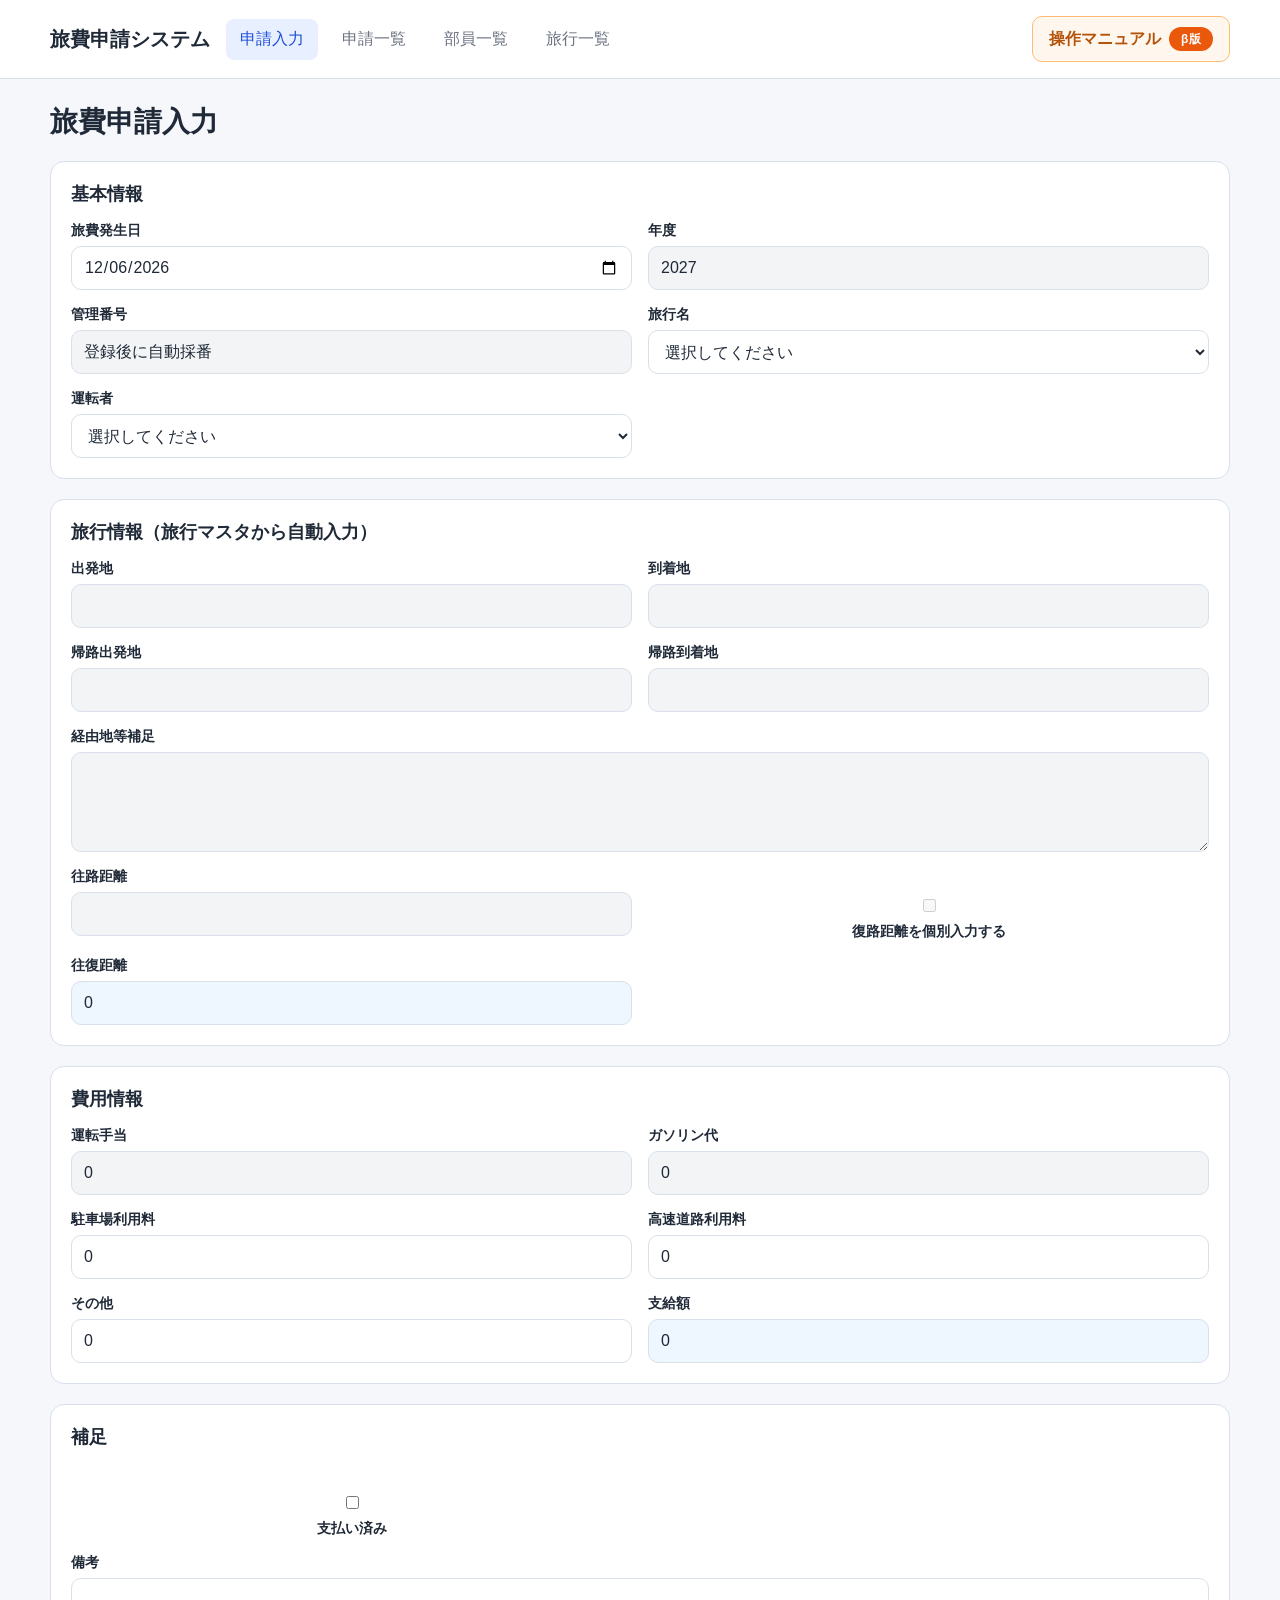
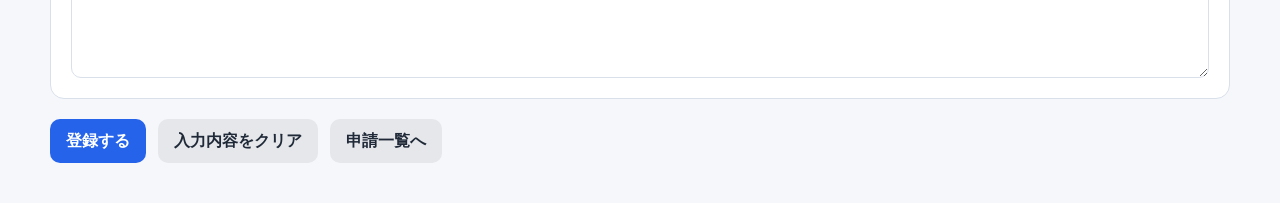
==== commit 4e374a9e: "Add files via upload" ====
--- a/index.html
+++ b/index.html
@@ -3,228 +3,95 @@
 <head>
   <meta charset="UTF-8" />
   <meta name="viewport" content="width=device-width, initial-scale=1.0" />
-  <title>宍粟市野球部 会計システム</title>
-  <link rel="stylesheet" href="./css/accounting.css" />
+  <title>旅費申請入力</title>
+  <link rel="stylesheet" href="css/style.css" />
 </head>
 <body>
-  <div id="loadingOverlay" class="loading-overlay hidden">
+  <div id="loadingOverlay" class="loading-overlay show">
     <div class="loading-panel">
       <div class="loading-spinner"></div>
-      <div id="loadingText">読み込み中...</div>
+      <div id="loadingOverlayText">画面を読み込み中...</div>
     </div>
   </div>
+  <header class="site-header">
+    <div class="container site-header-inner">
+      <div class="site-title">旅費申請システム</div>
+      <nav class="nav">
+        <a href="index.html" class="active">申請入力</a>
+        <a href="list.html">申請一覧</a>
+        <a href="members.html">部員一覧</a>
+        <a href="trips.html">旅行一覧</a>
+      </nav><a href="manual.html" class="button-link manual-beta-button"><span class="manual-beta-label">操作マニュアル</span><span class="manual-beta-badge">β版</span></a>
+    </div>
+  </header>
 
-  <div id="toast" class="toast hidden"></div>
+  <main class="page">
+    <div class="container">
+      <h1 class="page-title" id="pageTitle">旅費申請入力</h1>
+      <div id="message" class="message"></div>
 
-  <section id="userSelectScreen" class="startup-screen">
-    <div class="startup-card">
-      <div class="startup-badge">Accounting</div>
-      <h1>会計システム</h1>
-      <p class="startup-lead">最初に利用者を選択してください。選択した氏名は、会計伝票の登録者・更新者として自動記録されます。</p>
-
-      <div class="user-select-toolbar">
-        <label class="field">
-          <span>利用者検索</span>
-          <input type="text" id="userSearchInput" placeholder="氏名で絞り込み" />
-        </label>
-        <button id="reloadUsersButton" class="button secondary" type="button">再読み込み</button>
-      </div>
-
-      <div id="userListStatus" class="inline-note">部員一覧を読み込みます</div>
-      <div id="userList" class="user-list"></div>
-    </div>
-  </section>
-
-  <div id="appShell" class="app-shell hidden">
-    <header class="site-header">
-      <div class="container site-header-inner">
-        <div>
-          <div class="site-title">宍粟市野球部 会計システム</div>
-          <div class="site-subtitle">旅費申請システムとは別UI / 共通DB運用</div>
-        </div>
-
-        <div class="header-actions">
-          <div class="current-user-box">
-            <span class="label">現在ユーザー</span>
-            <strong id="currentUserName">未選択</strong>
-          </div>
-          <button id="switchUserButton" class="button secondary" type="button">利用者切替</button>
-        </div>
-      </div>
-    </header>
-
-    <div class="container layout">
-      <aside class="sidebar card">
-        <div class="sidebar-title">メニュー</div>
-        <nav class="side-nav">
-          <button class="side-nav-button active" data-page="home" type="button">ホーム</button>
-          <button class="side-nav-button" data-page="expenses" type="button">支出伝票一覧</button>
-          <button class="side-nav-button disabled" type="button" disabled>支出伝票登録（次工程）</button>
-          <button class="side-nav-button disabled" type="button" disabled>収入伝票一覧（次工程）</button>
-          <button class="side-nav-button disabled" type="button" disabled>部員一覧（次工程）</button>
-          <button class="side-nav-button disabled" type="button" disabled>科目一覧（次工程）</button>
-        </nav>
-      </aside>
-
-      <main class="content-area">
-        <section id="page-home" class="page-section active">
-          <div class="page-head">
-            <div>
-              <h2 class="page-title">ホーム</h2>
-              <p class="page-description">対象年度の件数・金額サマリーと、支出伝票一覧への導線を表示します。</p>
-            </div>
-            <div class="page-actions">
-              <label class="field compact-field">
-                <span>対象年度</span>
-                <select id="homeFiscalYear"></select>
-              </label>
-              <button id="refreshHomeButton" class="button primary" type="button">更新</button>
-            </div>
-          </div>
-
-          <div class="summary-grid">
-            <article class="summary-card">
-              <div class="summary-label">支出伝票件数</div>
-              <div id="homeExpenseCount" class="summary-value">0</div>
-            </article>
-            <article class="summary-card">
-              <div class="summary-label">支出合計</div>
-              <div id="homeExpenseTotal" class="summary-value">0 円</div>
-            </article>
-            <article class="summary-card">
-              <div class="summary-label">未払件数</div>
-              <div id="homeUnpaidCount" class="summary-value">0</div>
-            </article>
-            <article class="summary-card">
-              <div class="summary-label">証憑あり件数</div>
-              <div id="homeEvidenceCount" class="summary-value">0</div>
-            </article>
-          </div>
-
-          <div class="card quick-card">
-            <div class="card-title">クイックアクション</div>
-            <div class="button-row">
-              <button id="goExpensesButton" class="button primary" type="button">支出伝票一覧へ</button>
-              <button id="openSwitchUserFromHome" class="button secondary" type="button">利用者を切り替える</button>
-            </div>
+      <form id="travelForm">
+        <section class="card">
+          <h2 class="card-title">基本情報</h2>
+          <div class="grid grid-2">
+            <div class="field"><label for="travelDate">旅費発生日</label><input type="date" id="travelDate" required /></div>
+            <div class="field"><label for="fiscalYear">年度</label><input type="text" id="fiscalYear" readonly /></div>
+            <div class="field"><label for="controlNo">管理番号</label><input type="text" id="controlNo" readonly /></div>
+            <div class="field"><label for="tripName">旅行名</label><select id="tripName" required><option value="">選択してください</option></select></div>
+            <div class="field"><label for="driverName">運転者</label><select id="driverName" required><option value="">選択してください</option></select></div>
           </div>
         </section>
 
-        <section id="page-expenses" class="page-section">
-          <div class="page-head">
-            <div>
-              <h2 class="page-title">支出伝票一覧</h2>
-              <p class="page-description">支出伝票の検索・確認用画面です。右側に選択伝票の詳細と証憑情報を表示します。</p>
-            </div>
-            <div class="page-actions wrap-actions">
-              <label class="field compact-field">
-                <span>年度</span>
-                <select id="expenseFiscalYear"></select>
-              </label>
-              <label class="field compact-field grow-field">
-                <span>キーワード</span>
-                <input type="text" id="expenseKeyword" placeholder="伝票番号 / 科目 / 摘要 / 支払先" />
-              </label>
-              <label class="field compact-field">
-                <span>支払状況</span>
-                <select id="expenseStatus">
-                  <option value="">すべて</option>
-                  <option value="未払">未払</option>
-                  <option value="支払済">支払済</option>
-                </select>
-              </label>
-              <button id="searchExpensesButton" class="button primary" type="button">検索</button>
-            </div>
-          </div>
-
-          <div class="content-grid">
-            <div class="card table-card">
-              <div class="card-title-row">
-                <div class="card-title">支出伝票一覧</div>
-                <div id="expenseCountLabel" class="inline-note">0件</div>
-              </div>
-              <div class="table-wrap">
-                <table>
-                  <thead>
-                    <tr>
-                      <th>伝票番号</th>
-                      <th>年度</th>
-                      <th>科目名</th>
-                      <th>支出日</th>
-                      <th class="text-right">支出金額</th>
-                      <th>摘要</th>
-                      <th>支払先</th>
-                      <th>支払状況</th>
-                      <th>証憑</th>
-                    </tr>
-                  </thead>
-                  <tbody id="expenseTableBody">
-                    <tr>
-                      <td colspan="9" class="empty-cell">データを読み込んでください</td>
-                    </tr>
-                  </tbody>
-                </table>
-              </div>
-            </div>
-
-            <aside class="card detail-card">
-              <div class="card-title">伝票詳細</div>
-              <div id="expenseDetailEmpty" class="empty-detail">一覧から伝票を選択してください。</div>
-
-              <div id="expenseDetailBody" class="detail-body hidden">
-                <div class="detail-grid">
-                  <div class="detail-item"><span>伝票番号</span><strong id="detailVoucherNo">-</strong></div>
-                  <div class="detail-item"><span>年度</span><strong id="detailFiscalYear">-</strong></div>
-                  <div class="detail-item"><span>科目コード</span><strong id="detailSubjectCode">-</strong></div>
-                  <div class="detail-item"><span>科目名</span><strong id="detailSubjectName">-</strong></div>
-                  <div class="detail-item"><span>支出日</span><strong id="detailExpenseDate">-</strong></div>
-                  <div class="detail-item"><span>支払状況</span><strong id="detailPaymentStatus">-</strong></div>
-                  <div class="detail-item span-2"><span>摘要</span><strong id="detailSummary">-</strong></div>
-                  <div class="detail-item span-2"><span>支払先</span><strong id="detailPayee">-</strong></div>
-                  <div class="detail-item"><span>支出金額</span><strong id="detailAmount">-</strong></div>
-                  <div class="detail-item"><span>関連旅費管理番号</span><strong id="detailTravelControlNo">-</strong></div>
-                  <div class="detail-item span-2"><span>備考</span><strong id="detailNote">-</strong></div>
-                  <div class="detail-item"><span>登録者</span><strong id="detailCreatedBy">-</strong></div>
-                  <div class="detail-item"><span>更新者</span><strong id="detailUpdatedBy">-</strong></div>
-                  <div class="detail-item"><span>登録日時</span><strong id="detailCreatedAt">-</strong></div>
-                  <div class="detail-item"><span>更新日時</span><strong id="detailUpdatedAt">-</strong></div>
-                </div>
-
-                <div class="evidence-box">
-                  <div class="evidence-head">
-                    <div>
-                      <div class="evidence-title">証憑プレビュー</div>
-                      <div id="evidenceMeta" class="inline-note">証憑なし</div>
-                    </div>
-                    <a id="evidenceOpenLink" class="text-link hidden" target="_blank" rel="noopener noreferrer">別タブで開く</a>
-                  </div>
-                  <div id="evidencePreview" class="evidence-preview empty-preview">証憑が登録されていません。</div>
-                </div>
-              </div>
-            </aside>
+        <section class="card">
+          <h2 class="card-title">旅行情報（旅行マスタから自動入力）</h2>
+          <div class="grid grid-2">
+            <div class="field"><label for="departureFrom">出発地</label><input type="text" id="departureFrom" readonly /></div>
+            <div class="field"><label for="arrivalTo">到着地</label><input type="text" id="arrivalTo" readonly /></div>
+            <div class="field"><label for="returnFrom">帰路出発地</label><input type="text" id="returnFrom" readonly /></div>
+            <div class="field"><label for="returnTo">帰路到着地</label><input type="text" id="returnTo" readonly /></div>
+            <div class="field field-span-2"><label for="routeNote">経由地等補足</label><textarea id="routeNote" readonly></textarea></div>
+            <div class="field"><label for="outboundDistance">往路距離</label><input type="number" id="outboundDistance" step="0.1" min="0" readonly /></div>
+            <div class="field inline-check"><input type="checkbox" id="separateReturn" disabled /><label for="separateReturn">復路距離を個別入力する</label></div>
+            <div class="field hidden" id="returnDistanceField"><label for="returnDistance">復路距離</label><input type="number" id="returnDistance" step="0.1" min="0" readonly /></div>
+            <div class="field"><label for="roundTripDistance">往復距離</label><input type="number" id="roundTripDistance" class="amount-box" readonly /></div>
           </div>
         </section>
-      </main>
+
+        <section class="card">
+          <h2 class="card-title">費用情報</h2>
+          <div class="grid grid-2">
+            <div class="field"><label for="driverAllowance">運転手当</label><input type="number" id="driverAllowance" readonly /></div>
+            <div class="field"><label for="gasolineFee">ガソリン代</label><input type="number" id="gasolineFee" readonly /></div>
+            <div class="field"><label for="parkingFee">駐車場利用料</label><input type="number" id="parkingFee" min="0" step="1" value="0" /></div>
+            <div class="field"><label for="tollFee">高速道路利用料</label><input type="number" id="tollFee" min="0" step="1" value="0" /></div>
+            <div class="field"><label for="otherFee">その他</label><input type="number" id="otherFee" min="0" step="1" value="0" /></div>
+            <div class="field hidden" id="otherDetailField"><label for="otherDetail">その他内容</label><input type="text" id="otherDetail" /></div>
+            <div class="field"><label for="paymentAmount">支給額</label><input type="number" id="paymentAmount" class="amount-box" readonly /></div>
+          </div>
+          <p class="note hidden" id="manualFeeNote">往復距離の四捨五入値が301km以上の場合、運転手当とガソリン代は手入力です。</p>
+        </section>
+
+        <section class="card">
+          <h2 class="card-title">補足</h2>
+          <div class="grid grid-2">
+            <div class="field inline-check"><input type="checkbox" id="paidFlag" /><label for="paidFlag">支払い済み</label></div>
+            <div></div>
+            <div class="field field-span-2"><label for="remarks">備考</label><textarea id="remarks"></textarea></div>
+          </div>
+        </section>
+
+        <div class="button-row">
+          <button type="submit" class="primary" id="submitButton">登録する</button>
+          <button type="button" class="secondary" id="clearButton">入力内容をクリア</button>
+          <a href="list.html" class="button-link secondary">申請一覧へ</a>
+        </div>
+      </form>
     </div>
-  </div>
+  </main>
 
-  <div id="switchUserModal" class="modal hidden">
-    <div class="modal-backdrop" data-close-modal="switchUserModal"></div>
-    <div class="modal-dialog">
-      <div class="modal-header">
-        <h3>利用者切替</h3>
-        <button class="icon-button" type="button" data-close-modal="switchUserModal">×</button>
-      </div>
-      <div class="modal-body">
-        <label class="field">
-          <span>利用者検索</span>
-          <input type="text" id="switchUserSearchInput" placeholder="氏名で絞り込み" />
-        </label>
-        <div id="switchUserList" class="user-list compact"></div>
-      </div>
-    </div>
-  </div>
-
-  <script src="./js/accounting.js"></script>
+  <script src="js/config.js"></script>
+  <script src="js/api.js"></script>
+  <script src="js/common.js"></script>
+  <script src="js/index.js"></script>
 </body>
-</html>+</html>
--- a/css/style.css
+++ b/css/style.css
@@ -0,0 +1,232 @@
+:root {
+  --bg: #f5f7fb;
+  --card: #ffffff;
+  --line: #d9e0ea;
+  --text: #1f2937;
+  --muted: #6b7280;
+  --primary: #2563eb;
+  --primary-dark: #1d4ed8;
+  --success: #16a34a;
+  --danger: #dc2626;
+  --warning: #d97706;
+}
+
+* { box-sizing: border-box; }
+body {
+  margin: 0;
+  background: var(--bg);
+  color: var(--text);
+  font-family: -apple-system, BlinkMacSystemFont, "Segoe UI", "Hiragino Sans", "Yu Gothic UI", Meiryo, sans-serif;
+}
+a { color: inherit; text-decoration: none; }
+.container { width: min(1180px, calc(100% - 32px)); margin: 0 auto; }
+.site-header { background: var(--card); border-bottom: 1px solid var(--line); position: sticky; top: 0; z-index: 10; }
+.site-header-inner { display: flex; justify-content: space-between; align-items: center; gap: 16px; padding: 16px 0; }
+.site-title { font-size: 20px; font-weight: 700; }
+.nav { display: flex; flex-wrap: wrap; gap: 10px; }
+.nav a { padding: 10px 14px; border-radius: 8px; color: var(--muted); }
+.nav a.active, .nav a:hover { background: #e8f0ff; color: var(--primary-dark); }
+.page { padding: 24px 0 40px; }
+.page-title { margin: 0 0 20px; font-size: 28px; }
+.card { background: var(--card); border: 1px solid var(--line); border-radius: 14px; padding: 20px; margin-bottom: 20px; }
+.card-title { margin: 0 0 16px; font-size: 18px; font-weight: 700; }
+.grid { display: grid; gap: 16px; }
+.grid-2 { grid-template-columns: repeat(2, minmax(0, 1fr)); }
+.grid-3 { grid-template-columns: repeat(3, minmax(0, 1fr)); }
+.field { display: flex; flex-direction: column; gap: 6px; }
+.field label { font-size: 14px; font-weight: 600; }
+.field small, .note { color: var(--muted); font-size: 13px; }
+.field-span-2 { grid-column: 1 / -1; }
+input[type="text"], input[type="date"], input[type="number"], select, textarea {
+  width: 100%;
+  min-height: 44px;
+  padding: 10px 12px;
+  border: 1px solid var(--line);
+  border-radius: 10px;
+  background: #fff;
+  color: inherit;
+  font: inherit;
+}
+textarea { min-height: 100px; resize: vertical; }
+input[readonly], textarea[readonly] { background: #f3f4f6; }
+.inline-check { display: flex; align-items: center; gap: 8px; padding-top: 28px; }
+.amount-box { font-weight: 700; background: #eef6ff !important; }
+.button-row { display: flex; flex-wrap: wrap; gap: 12px; margin-top: 8px; }
+button, .button-link {
+  display: inline-flex;
+  align-items: center;
+  justify-content: center;
+  min-height: 44px;
+  padding: 10px 16px;
+  border: none;
+  border-radius: 10px;
+  cursor: pointer;
+  font: inherit;
+  font-weight: 700;
+}
+button.primary, .button-link.primary { background: var(--primary); color: #fff; }
+button.primary:hover, .button-link.primary:hover { background: var(--primary-dark); }
+button.secondary, .button-link.secondary { background: #e5e7eb; color: var(--text); }
+button.success, .button-link.success { background: var(--success); color: #fff; }
+button.danger, .button-link.danger { background: var(--danger); color: #fff; }
+.manual-beta-button {
+  margin-left: auto;
+  white-space: nowrap;
+  gap: 8px;
+  background: #fff7ed !important;
+  color: #b45309 !important;
+  border: 1px solid #fdba74;
+  box-shadow: inset 0 0 0 1px rgba(255,255,255,0.35);
+}
+.manual-beta-button:hover {
+  background: #ffedd5 !important;
+  color: #9a3412 !important;
+}
+.manual-beta-label {
+  display: inline-flex;
+  align-items: center;
+  gap: 6px;
+}
+.manual-beta-badge {
+  display: inline-flex;
+  align-items: center;
+  justify-content: center;
+  min-width: 44px;
+  min-height: 24px;
+  padding: 2px 8px;
+  border-radius: 999px;
+  background: #ea580c;
+  color: #fff;
+  font-size: 12px;
+  font-weight: 800;
+  line-height: 1;
+  letter-spacing: 0.02em;
+}
+.manual-beta-note {
+  margin-top: 4px;
+  color: #9a3412;
+  font-size: 12px;
+  font-weight: 600;
+}
+button:disabled, .button-link.disabled {
+  opacity: 0.56;
+  cursor: not-allowed;
+}
+.message { display: none; padding: 12px 14px; border-radius: 10px; margin-bottom: 16px; font-weight: 600; }
+.message.show { display: block; }
+.message.info { background: #e8f0ff; color: #1d4ed8; }
+.message.success { background: #eaf8ef; color: #15803d; }
+.message.error { background: #fef2f2; color: #b91c1c; }
+.message.warning { background: #fff7ed; color: #b45309; }
+.table-wrap { overflow-x: auto; }
+table { width: 100%; border-collapse: collapse; min-width: 980px; }
+th, td { border-bottom: 1px solid var(--line); padding: 12px 10px; text-align: left; vertical-align: top; }
+th { background: #f8fafc; font-size: 14px; }
+.text-right { text-align: right; }
+.badge { display: inline-block; padding: 4px 10px; border-radius: 999px; font-size: 12px; font-weight: 700; }
+.badge.paid { background: #dcfce7; color: #166534; }
+.badge.unpaid { background: #fee2e2; color: #991b1b; }
+.summary-box { display: flex; flex-wrap: wrap; gap: 16px; }
+.summary-item { min-width: 180px; padding: 12px 16px; border-radius: 12px; border: 1px solid var(--line); background: #f8fafc; }
+.hidden { display: none !important; }
+.nowrap { white-space: nowrap; }
+body.is-loading { cursor: progress; }
+.loading-overlay {
+  position: fixed;
+  inset: 0;
+  background: rgba(243, 244, 246, 0.68);
+  backdrop-filter: blur(1px);
+  display: none;
+  align-items: center;
+  justify-content: center;
+  z-index: 9999;
+}
+.loading-overlay.show { display: flex; }
+.loading-panel {
+  display: flex;
+  align-items: center;
+  gap: 12px;
+  background: #ffffff;
+  border: 1px solid var(--line);
+  border-radius: 14px;
+  padding: 16px 20px;
+  box-shadow: 0 18px 40px rgba(15, 23, 42, 0.12);
+  color: var(--text);
+  font-weight: 700;
+}
+.loading-spinner {
+  width: 22px;
+  height: 22px;
+  border: 3px solid #dbeafe;
+  border-top-color: var(--primary);
+  border-radius: 50%;
+  animation: spin 0.9s linear infinite;
+}
+@keyframes spin {
+  from { transform: rotate(0deg); }
+  to { transform: rotate(360deg); }
+}
+.selection-toolbar {
+  display: flex;
+  flex-wrap: wrap;
+  align-items: center;
+  justify-content: space-between;
+  gap: 12px;
+  margin-bottom: 16px;
+}
+.selection-actions {
+  margin-top: 0;
+}
+.selection-status {
+  color: var(--muted);
+  font-size: 14px;
+  font-weight: 700;
+}
+.checkbox-cell {
+  width: 52px;
+  min-width: 52px;
+  text-align: center;
+}
+.checkbox-cell input[type="checkbox"] {
+  width: 18px;
+  height: 18px;
+}
+.receipt-result {
+  margin-bottom: 16px;
+  padding: 14px 16px;
+  border: 1px solid #bfdbfe;
+  border-radius: 12px;
+  background: #eff6ff;
+}
+.receipt-result-title {
+  font-size: 16px;
+  font-weight: 700;
+  color: #1d4ed8;
+  margin-bottom: 6px;
+}
+.receipt-result-meta {
+  color: var(--text);
+  font-size: 13px;
+  margin-bottom: 10px;
+}
+.receipt-result-links {
+  display: flex;
+  flex-wrap: wrap;
+  gap: 14px;
+  margin-bottom: 8px;
+}
+.receipt-result-links a {
+  color: #1d4ed8;
+  font-weight: 700;
+  text-decoration: underline;
+}
+.receipt-result-note {
+  color: var(--muted);
+  font-size: 13px;
+}
+@media (max-width: 768px) {
+  .grid-2, .grid-3 { grid-template-columns: 1fr; }
+  .site-header-inner { flex-direction: column; align-items: flex-start; }
+  .inline-check { padding-top: 0; }
+  .selection-toolbar { align-items: stretch; }
+}
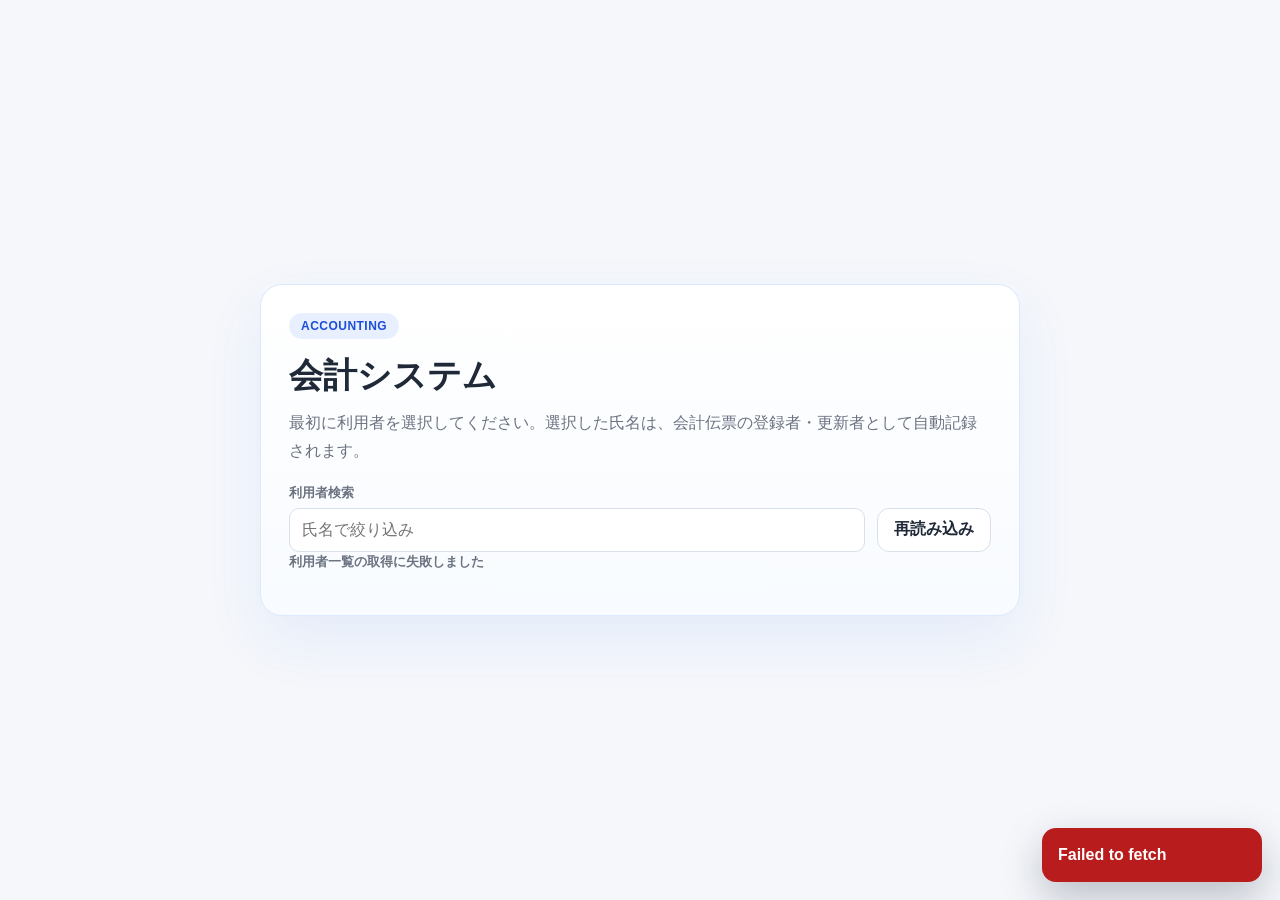
==== commit 740a88a0: "Add files via upload" ====
--- a/index.html
+++ b/index.html
@@ -3,95 +3,813 @@
 <head>
   <meta charset="UTF-8" />
   <meta name="viewport" content="width=device-width, initial-scale=1.0" />
-  <title>旅費申請入力</title>
-  <link rel="stylesheet" href="css/style.css" />
+  <title>宍粟市野球部 会計システム</title>
+  <link rel="stylesheet" href="./css/accounting.css" />
 </head>
 <body>
-  <div id="loadingOverlay" class="loading-overlay show">
+  <div id="loadingOverlay" class="loading-overlay hidden">
     <div class="loading-panel">
       <div class="loading-spinner"></div>
-      <div id="loadingOverlayText">画面を読み込み中...</div>
+      <div id="loadingText">読み込み中...</div>
     </div>
   </div>
-  <header class="site-header">
-    <div class="container site-header-inner">
-      <div class="site-title">旅費申請システム</div>
-      <nav class="nav">
-        <a href="index.html" class="active">申請入力</a>
-        <a href="list.html">申請一覧</a>
-        <a href="members.html">部員一覧</a>
-        <a href="trips.html">旅行一覧</a>
-      </nav><a href="manual.html" class="button-link manual-beta-button"><span class="manual-beta-label">操作マニュアル</span><span class="manual-beta-badge">β版</span></a>
+
+  <div id="toast" class="toast hidden"></div>
+
+  <section id="userSelectScreen" class="startup-screen">
+    <div class="startup-card">
+      <div class="startup-badge">Accounting</div>
+      <h1>会計システム</h1>
+      <p class="startup-lead">最初に利用者を選択してください。選択した氏名は、会計伝票の登録者・更新者として自動記録されます。</p>
+
+      <div class="user-select-toolbar">
+        <label class="field grow-field">
+          <span>利用者検索</span>
+          <input type="text" id="userSearchInput" placeholder="氏名で絞り込み" />
+        </label>
+        <button id="reloadUsersButton" class="button secondary" type="button">再読み込み</button>
+      </div>
+
+      <div id="userListStatus" class="inline-note">部員一覧を読み込みます</div>
+      <div id="userList" class="user-list"></div>
     </div>
-  </header>
-
-  <main class="page">
-    <div class="container">
-      <h1 class="page-title" id="pageTitle">旅費申請入力</h1>
-      <div id="message" class="message"></div>
-
-      <form id="travelForm">
-        <section class="card">
-          <h2 class="card-title">基本情報</h2>
-          <div class="grid grid-2">
-            <div class="field"><label for="travelDate">旅費発生日</label><input type="date" id="travelDate" required /></div>
-            <div class="field"><label for="fiscalYear">年度</label><input type="text" id="fiscalYear" readonly /></div>
-            <div class="field"><label for="controlNo">管理番号</label><input type="text" id="controlNo" readonly /></div>
-            <div class="field"><label for="tripName">旅行名</label><select id="tripName" required><option value="">選択してください</option></select></div>
-            <div class="field"><label for="driverName">運転者</label><select id="driverName" required><option value="">選択してください</option></select></div>
+  </section>
+
+  <div id="appShell" class="app-shell hidden">
+    <header class="site-header">
+      <div class="container site-header-inner">
+        <div>
+          <div class="site-title">宍粟市野球部 会計システム</div>
+          <div class="site-subtitle">旅費申請システムとは別UI / 共通DB運用</div>
+        </div>
+
+        <div class="header-actions">
+          <div class="current-user-box">
+            <span class="label">現在ユーザー</span>
+            <strong id="currentUserName">未選択</strong>
+          </div>
+          <button id="switchUserButton" class="button secondary" type="button">利用者切替</button>
+        </div>
+      </div>
+    </header>
+
+    <div class="container layout">
+      <aside class="sidebar card">
+        <div class="sidebar-title">メニュー</div>
+        <nav class="side-nav">
+          <button class="side-nav-button active" data-page="home" type="button">ホーム</button>
+          <button class="side-nav-button" data-page="expenses" type="button">支出伝票一覧</button>
+          <button class="side-nav-button" data-page="expense-form" type="button">支出伝票登録</button>
+          <button class="side-nav-button" data-page="incomes" type="button">収入伝票一覧</button>
+          <button class="side-nav-button" data-page="income-form" type="button">収入伝票登録</button>
+          <button class="side-nav-button" data-page="members" type="button">部員一覧</button>
+          <button class="side-nav-button" data-page="subjects" type="button">科目一覧</button>
+          <button class="side-nav-button" data-page="budget" type="button">予算書</button>
+        </nav>
+      </aside>
+
+      <main class="content-area">
+        <section id="page-home" class="page-section active">
+          <div class="page-head">
+            <div>
+              <h2 class="page-title">ホーム</h2>
+              <p class="page-description">対象年度の支出・収入サマリーと、各伝票の登録・一覧確認への導線を表示します。</p>
+            </div>
+            <div class="page-actions">
+              <label class="field compact-field">
+                <span>対象年度</span>
+                <select id="homeFiscalYear"></select>
+              </label>
+              <button id="refreshHomeButton" class="button primary" type="button">更新</button>
+            </div>
+          </div>
+
+          <div class="summary-grid">
+            <article class="summary-card">
+              <div class="summary-label">支出合計</div>
+              <div id="homeExpenseTotal" class="summary-value">0 円</div>
+            </article>
+            <article class="summary-card income">
+              <div class="summary-label">収入合計</div>
+              <div id="homeIncomeTotal" class="summary-value">0 円</div>
+            </article>
+            <article class="summary-card balance">
+              <div class="summary-label">収支差額（収入合計 - 支出合計）</div>
+              <div id="homeBalanceTotal" class="summary-value">0 円</div>
+            </article>
+          </div>
+
+          <div class="card quick-card">
+            <div class="card-title">クイックアクション</div>
+            <div class="button-row wrap-actions">
+              <button id="goExpensesButton" class="button primary" type="button">支出伝票一覧へ</button>
+              <button id="goExpenseCreateButton" class="button success" type="button">支出伝票を新規登録</button>
+              <button id="goIncomesButton" class="button primary income-action" type="button">収入伝票一覧へ</button>
+              <button id="goIncomeCreateButton" class="button success income-action" type="button">収入伝票を新規登録</button>
+              <button id="openTravelTransferFromHome" class="button secondary" type="button">旅費申請から転記</button>
+              <button id="openSwitchUserFromHome" class="button secondary" type="button">利用者を切り替える</button>
+            </div>
           </div>
         </section>
 
-        <section class="card">
-          <h2 class="card-title">旅行情報（旅行マスタから自動入力）</h2>
-          <div class="grid grid-2">
-            <div class="field"><label for="departureFrom">出発地</label><input type="text" id="departureFrom" readonly /></div>
-            <div class="field"><label for="arrivalTo">到着地</label><input type="text" id="arrivalTo" readonly /></div>
-            <div class="field"><label for="returnFrom">帰路出発地</label><input type="text" id="returnFrom" readonly /></div>
-            <div class="field"><label for="returnTo">帰路到着地</label><input type="text" id="returnTo" readonly /></div>
-            <div class="field field-span-2"><label for="routeNote">経由地等補足</label><textarea id="routeNote" readonly></textarea></div>
-            <div class="field"><label for="outboundDistance">往路距離</label><input type="number" id="outboundDistance" step="0.1" min="0" readonly /></div>
-            <div class="field inline-check"><input type="checkbox" id="separateReturn" disabled /><label for="separateReturn">復路距離を個別入力する</label></div>
-            <div class="field hidden" id="returnDistanceField"><label for="returnDistance">復路距離</label><input type="number" id="returnDistance" step="0.1" min="0" readonly /></div>
-            <div class="field"><label for="roundTripDistance">往復距離</label><input type="number" id="roundTripDistance" class="amount-box" readonly /></div>
+        <section id="page-expenses" class="page-section">
+          <div class="page-head">
+            <div>
+              <h2 class="page-title">支出伝票一覧</h2>
+              <p class="page-description">支出伝票の検索・確認画面です。選択した伝票は右側で詳細確認し、そのまま編集・削除できます。</p>
+            </div>
+            <div class="page-actions wrap-actions">
+              <label class="field compact-field">
+                <span>年度</span>
+                <select id="expenseFiscalYear"></select>
+              </label>
+              <label class="field compact-field grow-field">
+                <span>キーワード</span>
+                <input type="text" id="expenseKeyword" placeholder="伝票番号 / 科目 / 摘要 / 支払先" />
+              </label>
+              <button id="searchExpensesButton" class="button primary" type="button">検索</button>
+              <button id="openExpenseCreateButton" class="button success" type="button">新規登録</button>
+              <button id="openTravelTransferButton" class="button secondary" type="button">旅費申請から転記</button>
+            </div>
+          </div>
+
+          <div class="content-grid">
+            <div class="card table-card">
+              <div class="card-title-row">
+                <div class="card-title">支出伝票一覧</div>
+                <div id="expenseCountLabel" class="inline-note">0件</div>
+              </div>
+              <div class="table-wrap">
+                <table>
+                  <thead>
+                    <tr>
+                      <th>伝票番号</th>
+                      <th>年度</th>
+                      <th>科目名</th>
+                      <th>支出日</th>
+                      <th class="text-right">支出金額</th>
+                      <th>摘要</th>
+                      <th>支払先</th>
+                      <th>証憑</th>
+                    </tr>
+                  </thead>
+                  <tbody id="expenseTableBody">
+                    <tr>
+                      <td colspan="8" class="empty-cell">データを読み込んでください</td>
+                    </tr>
+                  </tbody>
+                </table>
+              </div>
+            </div>
+
+            <aside class="card detail-card">
+              <div class="card-title-row">
+                <div class="card-title">伝票詳細</div>
+                <div class="button-row tight-row">
+                  <button id="editExpenseButton" class="button secondary small" type="button" disabled>編集</button>
+                  <button id="deleteExpenseButton" class="button danger small" type="button" disabled>削除</button>
+                </div>
+              </div>
+              <div id="expenseDetailEmpty" class="empty-detail">一覧から伝票を選択してください。</div>
+
+              <div id="expenseDetailBody" class="detail-body hidden">
+                <div class="detail-grid">
+                  <div class="detail-item"><span>伝票番号</span><strong id="detailVoucherNo">-</strong></div>
+                  <div class="detail-item"><span>年度</span><strong id="detailFiscalYear">-</strong></div>
+                  <div class="detail-item"><span>科目コード</span><strong id="detailSubjectCode">-</strong></div>
+                  <div class="detail-item"><span>科目名</span><strong id="detailSubjectName">-</strong></div>
+                  <div class="detail-item"><span>支出日</span><strong id="detailExpenseDate">-</strong></div>
+                  <div class="detail-item span-2"><span>摘要</span><strong id="detailSummary">-</strong></div>
+                  <div class="detail-item span-2"><span>支払先</span><strong id="detailPayee">-</strong></div>
+                  <div class="detail-item"><span>支出金額</span><strong id="detailAmount">-</strong></div>
+                  <div class="detail-item"><span>関連旅費管理番号</span><strong id="detailTravelControlNo">-</strong></div>
+                  <div class="detail-item span-2"><span>備考</span><strong id="detailNote">-</strong></div>
+                  <div class="detail-item"><span>登録者</span><strong id="detailCreatedBy">-</strong></div>
+                  <div class="detail-item"><span>更新者</span><strong id="detailUpdatedBy">-</strong></div>
+                  <div class="detail-item"><span>登録日時</span><strong id="detailCreatedAt">-</strong></div>
+                  <div class="detail-item"><span>更新日時</span><strong id="detailUpdatedAt">-</strong></div>
+                </div>
+
+                <div class="evidence-box">
+                  <div class="evidence-head">
+                    <div>
+                      <div class="evidence-title">証憑プレビュー</div>
+                      <div id="evidenceMeta" class="inline-note">証憑なし</div>
+                    </div>
+                    <a id="evidenceOpenLink" class="text-link hidden" target="_blank" rel="noopener noreferrer">別タブで開く</a>
+                  </div>
+                  <div id="evidencePreview" class="evidence-preview empty-preview">証憑が登録されていません。</div>
+                </div>
+              </div>
+            </aside>
           </div>
         </section>
 
-        <section class="card">
-          <h2 class="card-title">費用情報</h2>
-          <div class="grid grid-2">
-            <div class="field"><label for="driverAllowance">運転手当</label><input type="number" id="driverAllowance" readonly /></div>
-            <div class="field"><label for="gasolineFee">ガソリン代</label><input type="number" id="gasolineFee" readonly /></div>
-            <div class="field"><label for="parkingFee">駐車場利用料</label><input type="number" id="parkingFee" min="0" step="1" value="0" /></div>
-            <div class="field"><label for="tollFee">高速道路利用料</label><input type="number" id="tollFee" min="0" step="1" value="0" /></div>
-            <div class="field"><label for="otherFee">その他</label><input type="number" id="otherFee" min="0" step="1" value="0" /></div>
-            <div class="field hidden" id="otherDetailField"><label for="otherDetail">その他内容</label><input type="text" id="otherDetail" /></div>
-            <div class="field"><label for="paymentAmount">支給額</label><input type="number" id="paymentAmount" class="amount-box" readonly /></div>
-          </div>
-          <p class="note hidden" id="manualFeeNote">往復距離の四捨五入値が301km以上の場合、運転手当とガソリン代は手入力です。</p>
+
+        <section id="page-incomes" class="page-section">
+          <div class="page-head">
+            <div>
+              <h2 class="page-title">収入伝票一覧</h2>
+              <p class="page-description">収入伝票の検索・確認画面です。選択した伝票は右側で詳細確認し、そのまま編集・削除できます。</p>
+            </div>
+            <div class="page-actions wrap-actions">
+              <label class="field compact-field">
+                <span>年度</span>
+                <select id="incomeFiscalYear"></select>
+              </label>
+              <label class="field compact-field grow-field">
+                <span>キーワード</span>
+                <input type="text" id="incomeKeyword" placeholder="伝票番号 / 科目 / 摘要 / 入金元" />
+              </label>
+              <button id="searchIncomesButton" class="button primary" type="button">検索</button>
+              <button id="openIncomeCreateButton" class="button success" type="button">新規登録</button>
+            </div>
+          </div>
+
+          <div class="content-grid">
+            <div class="card table-card">
+              <div class="card-title-row">
+                <div class="card-title">収入伝票一覧</div>
+                <div id="incomeCountLabel" class="inline-note">0件</div>
+              </div>
+              <div class="table-wrap">
+                <table>
+                  <thead>
+                    <tr>
+                      <th>伝票番号</th>
+                      <th>年度</th>
+                      <th>科目名</th>
+                      <th>収入日</th>
+                      <th class="text-right">収入金額</th>
+                      <th>摘要</th>
+                      <th>入金元</th>
+                      <th>証憑</th>
+                    </tr>
+                  </thead>
+                  <tbody id="incomeTableBody">
+                    <tr>
+                      <td colspan="8" class="empty-cell">データを読み込んでください</td>
+                    </tr>
+                  </tbody>
+                </table>
+              </div>
+            </div>
+
+            <aside class="card detail-card">
+              <div class="card-title-row">
+                <div class="card-title">伝票詳細</div>
+                <div class="button-row tight-row">
+                  <button id="editIncomeButton" class="button secondary small" type="button" disabled>編集</button>
+                  <button id="deleteIncomeButton" class="button danger small" type="button" disabled>削除</button>
+                </div>
+              </div>
+              <div id="incomeDetailEmpty" class="empty-detail">一覧から伝票を選択してください。</div>
+
+              <div id="incomeDetailBody" class="detail-body hidden">
+                <div class="detail-grid">
+                  <div class="detail-item"><span>伝票番号</span><strong id="incomeDetailVoucherNo">-</strong></div>
+                  <div class="detail-item"><span>年度</span><strong id="incomeDetailFiscalYear">-</strong></div>
+                  <div class="detail-item"><span>科目コード</span><strong id="incomeDetailSubjectCode">-</strong></div>
+                  <div class="detail-item"><span>科目名</span><strong id="incomeDetailSubjectName">-</strong></div>
+                  <div class="detail-item"><span>収入日</span><strong id="incomeDetailDate">-</strong></div>
+                  <div class="detail-item span-2"><span>摘要</span><strong id="incomeDetailSummary">-</strong></div>
+                  <div class="detail-item span-2"><span>入金元</span><strong id="incomeDetailPayer">-</strong></div>
+                  <div class="detail-item"><span>収入金額</span><strong id="incomeDetailAmount">-</strong></div>
+                  <div class="detail-item span-2"><span>備考</span><strong id="incomeDetailNote">-</strong></div>
+                  <div class="detail-item"><span>登録者</span><strong id="incomeDetailCreatedBy">-</strong></div>
+                  <div class="detail-item"><span>更新者</span><strong id="incomeDetailUpdatedBy">-</strong></div>
+                  <div class="detail-item"><span>登録日時</span><strong id="incomeDetailCreatedAt">-</strong></div>
+                  <div class="detail-item"><span>更新日時</span><strong id="incomeDetailUpdatedAt">-</strong></div>
+                </div>
+
+                <div class="evidence-box">
+                  <div class="evidence-head">
+                    <div>
+                      <div class="evidence-title">証憑プレビュー</div>
+                      <div id="incomeEvidenceMeta" class="inline-note">証憑なし</div>
+                    </div>
+                    <a id="incomeEvidenceOpenLink" class="text-link hidden" target="_blank" rel="noopener noreferrer">別タブで開く</a>
+                  </div>
+                  <div id="incomeEvidencePreview" class="evidence-preview empty-preview">証憑が登録されていません。</div>
+                </div>
+              </div>
+            </aside>
+          </div>
         </section>
 
-        <section class="card">
-          <h2 class="card-title">補足</h2>
-          <div class="grid grid-2">
-            <div class="field inline-check"><input type="checkbox" id="paidFlag" /><label for="paidFlag">支払い済み</label></div>
-            <div></div>
-            <div class="field field-span-2"><label for="remarks">備考</label><textarea id="remarks"></textarea></div>
+
+        <section id="page-members" class="page-section">
+          <div class="page-head">
+            <div>
+              <h2 class="page-title">部員一覧</h2>
+              <p class="page-description">会計システムで利用する部員マスタを確認・追加・編集・削除できます。ここで変更した内容は利用者選択にも反映されます。</p>
+            </div>
+            <div class="page-actions wrap-actions">
+              <label class="field compact-field grow-field">
+                <span>氏名検索</span>
+                <input type="text" id="memberKeyword" placeholder="氏名で絞り込み" />
+              </label>
+              <button id="searchMembersButton" class="button primary" type="button">検索</button>
+              <button id="reloadMembersButton" class="button secondary" type="button">再読み込み</button>
+              <button id="openMemberCreateButton" class="button success" type="button">新規登録</button>
+            </div>
+          </div>
+
+          <div class="content-grid narrow-detail-grid">
+            <div class="card table-card">
+              <div class="card-title-row">
+                <div class="card-title">部員一覧</div>
+                <div id="memberCountLabel" class="inline-note">0件</div>
+              </div>
+              <div class="table-wrap simple-table-wrap">
+                <table class="simple-table">
+                  <thead>
+                    <tr>
+                      <th>氏名</th>
+                    </tr>
+                  </thead>
+                  <tbody id="memberTableBody">
+                    <tr>
+                      <td class="empty-cell">データを読み込んでください</td>
+                    </tr>
+                  </tbody>
+                </table>
+              </div>
+            </div>
+
+            <aside class="card detail-card">
+              <div class="card-title-row">
+                <div class="card-title">部員詳細</div>
+                <div class="button-row tight-row">
+                  <button id="editMemberButton" class="button secondary small" type="button" disabled>編集</button>
+                  <button id="deleteMemberButton" class="button danger small" type="button" disabled>削除</button>
+                </div>
+              </div>
+              <div id="memberDetailEmpty" class="empty-detail">一覧から部員を選択してください。</div>
+              <div id="memberDetailBody" class="detail-body hidden">
+                <div class="detail-grid one-column-grid">
+                  <div class="detail-item">
+                    <span>氏名</span>
+                    <strong id="memberDetailName">-</strong>
+                  </div>
+                  <div class="detail-item">
+                    <span>利用メモ</span>
+                    <strong>利用者選択・登録者名・更新者名に使用されます</strong>
+                  </div>
+                </div>
+              </div>
+            </aside>
           </div>
         </section>
 
-        <div class="button-row">
-          <button type="submit" class="primary" id="submitButton">登録する</button>
-          <button type="button" class="secondary" id="clearButton">入力内容をクリア</button>
-          <a href="list.html" class="button-link secondary">申請一覧へ</a>
+        <section id="page-subjects" class="page-section">
+          <div class="page-head">
+            <div>
+              <h2 class="page-title">科目一覧</h2>
+              <p class="page-description">支出・収入の科目マスタを確認・追加・編集・削除できます。無効科目も一覧表示します。</p>
+            </div>
+            <div class="page-actions wrap-actions">
+              <label class="field compact-field">
+                <span>収支区分</span>
+                <select id="subjectTypeFilter">
+                  <option value="">すべて</option>
+                  <option value="支出">支出</option>
+                  <option value="収入">収入</option>
+                </select>
+              </label>
+              <label class="field compact-field grow-field">
+                <span>キーワード</span>
+                <input type="text" id="subjectKeyword" placeholder="科目コード / 科目名 / 備考" />
+              </label>
+              <button id="searchSubjectsButton" class="button primary" type="button">検索</button>
+              <button id="reloadSubjectsButton" class="button secondary" type="button">再読み込み</button>
+              <button id="openSubjectCreateButton" class="button success" type="button">新規登録</button>
+            </div>
+          </div>
+
+          <div class="content-grid">
+            <div class="card table-card">
+              <div class="card-title-row">
+                <div class="card-title">科目一覧</div>
+                <div id="subjectCountLabel" class="inline-note">0件</div>
+              </div>
+              <div class="table-wrap">
+                <table>
+                  <thead>
+                    <tr>
+                      <th>科目コード</th>
+                      <th>科目名</th>
+                      <th>収支区分</th>
+                      <th class="text-right">表示順</th>
+                      <th>使用可否</th>
+                      <th>備考</th>
+                    </tr>
+                  </thead>
+                  <tbody id="subjectTableBody">
+                    <tr>
+                      <td colspan="6" class="empty-cell">データを読み込んでください</td>
+                    </tr>
+                  </tbody>
+                </table>
+              </div>
+            </div>
+
+            <aside class="card detail-card">
+              <div class="card-title-row">
+                <div class="card-title">科目詳細</div>
+                <div class="button-row tight-row">
+                  <button id="editSubjectButton" class="button secondary small" type="button" disabled>編集</button>
+                  <button id="deleteSubjectButton" class="button danger small" type="button" disabled>削除</button>
+                </div>
+              </div>
+              <div id="subjectDetailEmpty" class="empty-detail">一覧から科目を選択してください。</div>
+              <div id="subjectDetailBody" class="detail-body hidden">
+                <div class="detail-grid">
+                  <div class="detail-item"><span>科目コード</span><strong id="subjectDetailCode">-</strong></div>
+                  <div class="detail-item"><span>科目名</span><strong id="subjectDetailName">-</strong></div>
+                  <div class="detail-item"><span>収支区分</span><strong id="subjectDetailType">-</strong></div>
+                  <div class="detail-item"><span>表示順</span><strong id="subjectDetailSortOrder">-</strong></div>
+                  <div class="detail-item"><span>使用可否</span><strong id="subjectDetailEnabled">-</strong></div>
+                  <div class="detail-item span-2"><span>備考</span><strong id="subjectDetailNote">-</strong></div>
+                </div>
+              </div>
+            </aside>
+          </div>
+        </section>
+
+        <section id="page-income-form" class="page-section">
+          <div class="page-head">
+            <div>
+              <h2 id="incomeFormTitle" class="page-title">収入伝票登録</h2>
+              <p class="page-description">収入伝票を登録し、証憑を同時に添付できます。</p>
+              <div class="required-legend"><span class="required-badge">必須</span> の付いた項目は入力必須です</div>
+            </div>
+            <div class="page-actions wrap-actions">
+              <button id="backToIncomeListButton" class="button secondary" type="button">一覧へ戻る</button>
+              <button id="resetIncomeFormButton" class="button secondary" type="button">入力をリセット</button>
+              <button id="saveIncomeButton" class="button success" type="button">保存</button>
+            </div>
+          </div>
+
+          <div class="card form-card">
+            <div class="form-grid">
+              <label class="field compact-field readonly-field">
+                <span>伝票番号</span>
+                <input type="text" id="incomeFormVoucherNo" placeholder="新規登録時は自動採番" readonly />
+              </label>
+              <label class="field compact-field required-field">
+                <span>年度</span>
+                <select id="incomeFormFiscalYear" required></select>
+              </label>
+              <label class="field compact-field required-field">
+                <span>収入日</span>
+                <input type="date" id="incomeFormDate" required />
+              </label>
+              <label class="field compact-field required-field">
+                <span>科目</span>
+                <select id="incomeFormSubjectSelect" required></select>
+              </label>
+              <label class="field compact-field span-2 required-field">
+                <span>摘要</span>
+                <input type="text" id="incomeFormSummary" placeholder="例：部費収入" required />
+              </label>
+              <label class="field compact-field required-field">
+                <span>入金元</span>
+                <input type="text" id="incomeFormPayer" placeholder="例：部員 / 補助金交付元" required />
+              </label>
+              <label class="field compact-field required-field">
+                <span>収入金額</span>
+                <input type="number" id="incomeFormAmount" min="1" step="1" placeholder="0" required />
+              </label>
+              <label class="field compact-field span-2">
+                <span>備考</span>
+                <textarea id="incomeFormNote" rows="4" placeholder="補足があれば入力"></textarea>
+              </label>
+            </div>
+
+            <div class="form-separator"></div>
+
+            <div class="card-title">証憑添付</div>
+            <div class="upload-grid">
+              <div>
+                <label class="field compact-field">
+                  <span>証憑ファイル</span>
+                  <input type="file" id="incomeFormEvidenceFile" accept="application/pdf,image/jpeg,image/png" />
+                </label>
+                <div class="inline-note">PDF / JPG / PNG、最大5MB</div>
+                <label class="check-row" id="incomeRemoveEvidenceRow">
+                  <input type="checkbox" id="incomeRemoveEvidenceCheckbox" />
+                  <span>既存証憑を削除する</span>
+                </label>
+              </div>
+              <div class="attachment-box">
+                <div class="attachment-title">現在の証憑</div>
+                <div id="incomeFormEvidenceMeta" class="inline-note">未添付</div>
+                <a id="incomeFormEvidenceOpenLink" class="text-link hidden" target="_blank" rel="noopener noreferrer">別タブで開く</a>
+              </div>
+            </div>
+
+            <div class="form-separator"></div>
+
+            <div class="form-footer button-row wrap-actions">
+              <button id="saveIncomeButtonBottom" class="button success" type="button">保存</button>
+            </div>
+          </div>
+        </section>
+
+
+        <section id="page-budget" class="page-section">
+          <div class="page-head">
+            <div>
+              <h2 class="page-title">予算書</h2>
+              <p class="page-description">年度ごとの予算を、科目単位で管理します。実績額は登録済み伝票から自動反映されます。</p>
+            </div>
+            <div class="page-actions wrap-actions">
+              <label class="field compact-field required-field">
+                <span>年度</span>
+                <select id="budgetFiscalYear" required></select>
+              </label>
+              <label class="field compact-field">
+                <span>収支区分</span>
+                <select id="budgetTypeFilter">
+                  <option value="">すべて</option>
+                  <option value="支出">支出</option>
+                  <option value="収入">収入</option>
+                </select>
+              </label>
+              <button id="reloadBudgetButton" class="button secondary" type="button">再読み込み</button>
+              <button id="saveBudgetButton" class="button success" type="button">保存</button>
+            </div>
+          </div>
+
+          <div class="summary-grid budget-summary-grid">
+            <article class="summary-card budget-expense">
+              <div class="summary-label">予算合計</div>
+              <div id="budgetTotalAmount" class="summary-value">0 円</div>
+            </article>
+            <article class="summary-card budget-actual">
+              <div class="summary-label">実績合計</div>
+              <div id="budgetActualAmount" class="summary-value">0 円</div>
+            </article>
+            <article class="summary-card balance">
+              <div class="summary-label">差額合計</div>
+              <div id="budgetDiffAmount" class="summary-value">0 円</div>
+            </article>
+          </div>
+
+          <div class="card table-card budget-table-card">
+            <div class="card-title-row">
+              <div>
+                <div class="card-title">予算明細</div>
+                <div class="inline-note">当初予算額・補正予算額・備考を編集して保存できます。実績額と差額は自動計算です。</div>
+              </div>
+              <div id="budgetCountLabel" class="inline-note">0件</div>
+            </div>
+            <div class="table-wrap budget-table-wrap">
+              <table class="budget-table">
+                <thead>
+                  <tr>
+                    <th>収支区分</th>
+                    <th>科目コード</th>
+                    <th>科目名</th>
+                    <th class="text-right">当初予算額</th>
+                    <th class="text-right">補正予算額</th>
+                    <th class="text-right">予算合計額</th>
+                    <th class="text-right">実績額</th>
+                    <th class="text-right">差額</th>
+                    <th>備考</th>
+                  </tr>
+                </thead>
+                <tbody id="budgetTableBody">
+                  <tr>
+                    <td colspan="9" class="empty-cell">データを読み込んでください</td>
+                  </tr>
+                </tbody>
+              </table>
+            </div>
+          </div>
+        </section>
+
+        <section id="page-expense-form" class="page-section">
+          <div class="page-head">
+            <div>
+              <h2 id="expenseFormTitle" class="page-title">支出伝票登録</h2>
+              <p class="page-description">手入力または旅費申請から転記して、証憑を同時に添付できます。</p>
+              <div class="required-legend"><span class="required-badge">必須</span> の付いた項目は入力必須です</div>
+            </div>
+            <div class="page-actions wrap-actions">
+              <button id="backToExpenseListButton" class="button secondary" type="button">一覧へ戻る</button>
+              <button id="resetExpenseFormButton" class="button secondary" type="button">入力をリセット</button>
+              <button id="openTravelTransferFromForm" class="button secondary" type="button">旅費申請から転記</button>
+              <button id="saveExpenseButton" class="button success" type="button">保存</button>
+            </div>
+          </div>
+
+          <div class="card form-card">
+            <div class="form-grid">
+              <label class="field compact-field readonly-field">
+                <span>伝票番号</span>
+                <input type="text" id="formVoucherNo" placeholder="新規登録時は自動採番" readonly />
+              </label>
+              <label class="field compact-field required-field">
+                <span>年度</span>
+                <select id="formFiscalYear" required></select>
+              </label>
+              <label class="field compact-field required-field">
+                <span>支出日</span>
+                <input type="date" id="formExpenseDate" required />
+              </label>
+              <label class="field compact-field required-field">
+                <span>科目</span>
+                <select id="formSubjectSelect" required></select>
+              </label>
+              <label class="field compact-field span-2 required-field">
+                <span>摘要</span>
+                <input type="text" id="formSummary" placeholder="例：大会遠征交通費" required />
+              </label>
+              <label class="field compact-field required-field">
+                <span>支払先</span>
+                <input type="text" id="formPayee" placeholder="例：山田 太郎" required />
+              </label>
+              <label class="field compact-field required-field">
+                <span>支出金額</span>
+                <input type="number" id="formAmount" min="1" step="1" placeholder="0" required />
+              </label>
+              <label class="field compact-field">
+                <span>関連旅費管理番号</span>
+                <input type="text" id="formRelatedTravelControlNo" placeholder="旅費転記時に自動設定" readonly />
+              </label>
+              <label class="field compact-field span-2">
+                <span>備考</span>
+                <textarea id="formNote" rows="4" placeholder="補足があれば入力"></textarea>
+              </label>
+            </div>
+
+            <div class="form-separator"></div>
+
+            <div class="card-title">証憑添付</div>
+            <div class="upload-grid">
+              <div>
+                <label class="field compact-field">
+                  <span>証憑ファイル</span>
+                  <input type="file" id="formEvidenceFile" accept="application/pdf,image/jpeg,image/png" />
+                </label>
+                <div class="inline-note">PDF / JPG / PNG、最大5MB</div>
+                <label class="check-row" id="removeEvidenceRow">
+                  <input type="checkbox" id="removeEvidenceCheckbox" />
+                  <span>既存証憑を削除する</span>
+                </label>
+              </div>
+              <div class="attachment-box">
+                <div class="attachment-title">現在の証憑</div>
+                <div id="formEvidenceMeta" class="inline-note">未添付</div>
+                <a id="formEvidenceOpenLink" class="text-link hidden" target="_blank" rel="noopener noreferrer">別タブで開く</a>
+              </div>
+            </div>
+
+            <div class="form-separator"></div>
+
+            <div class="form-footer button-row wrap-actions">
+              <button id="saveExpenseButtonBottom" class="button success" type="button">保存</button>
+            </div>
+          </div>
+        </section>
+      </main>
+    </div>
+  </div>
+
+  <div id="switchUserModal" class="modal hidden">
+    <div class="modal-backdrop" data-close-modal="switchUserModal"></div>
+    <div class="modal-dialog">
+      <div class="modal-header">
+        <h3>利用者切替</h3>
+        <button class="icon-button" type="button" data-close-modal="switchUserModal">×</button>
+      </div>
+      <div class="modal-body">
+        <label class="field">
+          <span>利用者検索</span>
+          <input type="text" id="switchUserSearchInput" placeholder="氏名で絞り込み" />
+        </label>
+        <div id="switchUserList" class="user-list compact"></div>
+      </div>
+    </div>
+  </div>
+
+  <div id="travelTransferModal" class="modal hidden">
+    <div class="modal-backdrop" data-close-modal="travelTransferModal"></div>
+    <div class="modal-dialog wide-dialog">
+      <div class="modal-header">
+        <h3>旅費申請から転記</h3>
+        <button class="icon-button" type="button" data-close-modal="travelTransferModal">×</button>
+      </div>
+      <div class="modal-body">
+        <p class="inline-note modal-note">対象の旅費申請を選択すると、支出伝票登録フォームへ内容を取り込みます。証憑は取り込み後にこの会計画面で添付できます。</p>
+        <div class="modal-toolbar wrap-actions">
+          <label class="field compact-field">
+            <span>年度</span>
+            <select id="travelTransferFiscalYear"></select>
+          </label>
+          <label class="field compact-field grow-field">
+            <span>キーワード</span>
+            <input type="text" id="travelTransferKeyword" placeholder="管理番号 / 旅行名 / 運転者" />
+          </label>
+          <button id="searchTravelTransferButton" class="button primary" type="button">検索</button>
         </div>
-      </form>
+        <div class="table-wrap modal-table-wrap">
+          <table>
+            <thead>
+              <tr>
+                <th>管理番号</th>
+                <th>年度</th>
+                <th>旅費発生日</th>
+                <th>旅行名</th>
+                <th>運転者</th>
+                <th class="text-right">支給額</th>
+                <th>旅費支払済</th>
+                <th>会計転記状況</th>
+                <th>操作</th>
+              </tr>
+            </thead>
+            <tbody id="travelTransferTableBody">
+              <tr>
+                <td colspan="9" class="empty-cell">検索してください</td>
+              </tr>
+            </tbody>
+          </table>
+        </div>
+      </div>
     </div>
-  </main>
-
-  <script src="js/config.js"></script>
-  <script src="js/api.js"></script>
-  <script src="js/common.js"></script>
-  <script src="js/index.js"></script>
+  </div>
+
+
+  <div id="memberFormModal" class="modal hidden">
+    <div class="modal-backdrop" data-close-modal="memberFormModal"></div>
+    <div class="modal-dialog">
+      <div class="modal-header">
+        <h3 id="memberFormModalTitle">部員登録</h3>
+        <button class="icon-button" type="button" data-close-modal="memberFormModal">×</button>
+      </div>
+      <div class="modal-body">
+        <div class="required-legend"><span class="required-badge">必須</span> の付いた項目は入力必須です</div>
+        <div class="form-grid single-form-grid compact-modal-grid">
+          <label class="field required-field">
+            <span>氏名</span>
+            <input type="text" id="memberFormName" placeholder="例：山田 太郎" required />
+          </label>
+        </div>
+        <div class="form-footer button-row wrap-actions modal-footer-actions">
+          <button id="memberFormSaveButton" class="button success" type="button">保存</button>
+        </div>
+      </div>
+    </div>
+  </div>
+
+  <div id="subjectFormModal" class="modal hidden">
+    <div class="modal-backdrop" data-close-modal="subjectFormModal"></div>
+    <div class="modal-dialog wide-dialog">
+      <div class="modal-header">
+        <h3 id="subjectFormModalTitle">科目登録</h3>
+        <button class="icon-button" type="button" data-close-modal="subjectFormModal">×</button>
+      </div>
+      <div class="modal-body">
+        <div class="required-legend"><span class="required-badge">必須</span> の付いた項目は入力必須です</div>
+        <div class="form-grid compact-modal-grid">
+          <label class="field compact-field required-field readonly-field" id="subjectCodeReadonlyRow">
+            <span>科目コード</span>
+            <input type="text" id="subjectFormCode" placeholder="例：EXP010" />
+          </label>
+          <label class="field compact-field required-field">
+            <span>科目名</span>
+            <input type="text" id="subjectFormName" placeholder="例：旅費交通費" required />
+          </label>
+          <label class="field compact-field required-field">
+            <span>収支区分</span>
+            <select id="subjectFormType" required>
+              <option value="">選択してください</option>
+              <option value="支出">支出</option>
+              <option value="収入">収入</option>
+            </select>
+          </label>
+          <label class="field compact-field">
+            <span>表示順</span>
+            <input type="number" id="subjectFormSortOrder" min="0" step="1" placeholder="0" />
+          </label>
+          <label class="field compact-field span-2">
+            <span>備考</span>
+            <textarea id="subjectFormNote" rows="3" placeholder="補足があれば入力"></textarea>
+          </label>
+          <label class="check-row span-2 checkbox-panel">
+            <input type="checkbox" id="subjectFormEnabled" checked />
+            <span>使用可にする</span>
+          </label>
+        </div>
+        <div class="form-footer button-row wrap-actions modal-footer-actions">
+          <button id="subjectFormSaveButton" class="button success" type="button">保存</button>
+        </div>
+      </div>
+    </div>
+  </div>
+
+  <script src="./js/accounting.js"></script>
 </body>
-</html>
+</html>
--- a/css/accounting.css
+++ b/css/accounting.css
@@ -0,0 +1,1065 @@
+:root {
+  --bg: #f5f7fb;
+  --card: #ffffff;
+  --line: #d9e0ea;
+  --line-strong: #bfdbfe;
+  --text: #1f2937;
+  --muted: #6b7280;
+  --primary: #2563eb;
+  --primary-dark: #1d4ed8;
+  --success: #16a34a;
+  --success-dark: #15803d;
+  --danger: #dc2626;
+  --danger-dark: #b91c1c;
+  --warning: #d97706;
+  --warning-dark: #b45309;
+  --shadow: 0 18px 40px rgba(15, 23, 42, 0.08);
+}
+
+* {
+  box-sizing: border-box;
+}
+
+html {
+  scroll-behavior: smooth;
+}
+
+body {
+  margin: 0;
+  background: var(--bg);
+  color: var(--text);
+  font-family: -apple-system, BlinkMacSystemFont, 'Segoe UI', 'Hiragino Kaku Gothic ProN', 'Yu Gothic', sans-serif;
+}
+
+a {
+  color: inherit;
+  text-decoration: none;
+}
+
+button,
+input,
+select,
+textarea {
+  font: inherit;
+}
+
+textarea {
+  resize: vertical;
+}
+
+.hidden {
+  display: none !important;
+}
+
+.container {
+  width: min(1360px, calc(100% - 32px));
+  margin: 0 auto;
+}
+
+.card {
+  background: var(--card);
+  border: 1px solid var(--line);
+  border-radius: 16px;
+  box-shadow: var(--shadow);
+}
+
+.startup-screen {
+  min-height: 100vh;
+  display: flex;
+  align-items: center;
+  justify-content: center;
+  padding: 24px;
+}
+
+.startup-card {
+  width: min(760px, 100%);
+  padding: 28px;
+  background: linear-gradient(180deg, #ffffff 0%, #f8fbff 100%);
+  border: 1px solid #dbeafe;
+  border-radius: 22px;
+  box-shadow: 0 24px 60px rgba(37, 99, 235, 0.08);
+}
+
+.startup-badge {
+  display: inline-flex;
+  padding: 6px 12px;
+  border-radius: 999px;
+  background: #e8f0ff;
+  color: #1d4ed8;
+  font-size: 12px;
+  font-weight: 800;
+  letter-spacing: 0.04em;
+  text-transform: uppercase;
+}
+
+.startup-card h1 {
+  margin: 14px 0 10px;
+  font-size: 34px;
+}
+
+.startup-lead {
+  margin: 0 0 20px;
+  color: var(--muted);
+  line-height: 1.7;
+}
+
+.user-select-toolbar,
+.modal-toolbar,
+.button-row,
+.page-actions,
+.wrap-actions {
+  display: flex;
+  gap: 12px;
+  align-items: end;
+  flex-wrap: wrap;
+}
+
+.field {
+  display: flex;
+  flex-direction: column;
+  gap: 6px;
+}
+
+.field span {
+  font-size: 13px;
+  font-weight: 700;
+  color: var(--muted);
+}
+
+.field input,
+.field select,
+.field textarea {
+  width: 100%;
+  min-height: 44px;
+  padding: 10px 12px;
+  border: 1px solid var(--line);
+  border-radius: 10px;
+  background: #fff;
+  color: var(--text);
+}
+
+.readonly-field input {
+  background: #f9fafb;
+}
+
+.compact-field {
+  min-width: 160px;
+}
+
+.grow-field {
+  flex: 1 1 260px;
+}
+
+.inline-note {
+  color: var(--muted);
+  font-size: 13px;
+  font-weight: 600;
+  line-height: 1.6;
+}
+
+.user-list {
+  display: grid;
+  grid-template-columns: repeat(auto-fill, minmax(180px, 1fr));
+  gap: 12px;
+  margin-top: 14px;
+}
+
+.user-list.compact {
+  grid-template-columns: 1fr;
+}
+
+.user-card {
+  display: flex;
+  align-items: center;
+  justify-content: space-between;
+  gap: 12px;
+  min-height: 62px;
+  padding: 14px 16px;
+  border: 1px solid var(--line);
+  border-radius: 14px;
+  background: #fff;
+  cursor: pointer;
+  transition: transform 0.15s ease, box-shadow 0.15s ease, border-color 0.15s ease;
+}
+
+.user-card:hover,
+.table-row-button:hover,
+.select-row-button:hover {
+  transform: translateY(-1px);
+  border-color: #93c5fd;
+  box-shadow: 0 12px 24px rgba(37, 99, 235, 0.08);
+}
+
+.user-card strong {
+  font-size: 15px;
+}
+
+.user-card .hint {
+  font-size: 12px;
+  color: var(--muted);
+}
+
+.site-header {
+  position: sticky;
+  top: 0;
+  z-index: 20;
+  background: rgba(255, 255, 255, 0.92);
+  backdrop-filter: blur(10px);
+  border-bottom: 1px solid var(--line);
+}
+
+.site-header-inner {
+  display: flex;
+  align-items: center;
+  justify-content: space-between;
+  gap: 20px;
+  padding: 16px 0;
+}
+
+.site-title {
+  font-size: 22px;
+  font-weight: 800;
+}
+
+.site-subtitle {
+  margin-top: 4px;
+  color: var(--muted);
+  font-size: 13px;
+}
+
+.header-actions {
+  display: flex;
+  align-items: center;
+  gap: 12px;
+}
+
+.current-user-box {
+  display: flex;
+  flex-direction: column;
+  gap: 2px;
+  min-width: 160px;
+  padding: 10px 14px;
+  border: 1px solid var(--line);
+  border-radius: 12px;
+  background: #fff;
+}
+
+.current-user-box .label {
+  font-size: 12px;
+  color: var(--muted);
+  font-weight: 700;
+}
+
+.layout {
+  display: grid;
+  grid-template-columns: 260px minmax(0, 1fr);
+  gap: 20px;
+  padding: 24px 0 40px;
+}
+
+.sidebar {
+  padding: 18px;
+  align-self: start;
+  position: sticky;
+  top: 88px;
+}
+
+.sidebar-title {
+  margin-bottom: 12px;
+  font-size: 15px;
+  font-weight: 800;
+}
+
+.side-nav {
+  display: flex;
+  flex-direction: column;
+  gap: 8px;
+}
+
+.side-nav-button {
+  width: 100%;
+  min-height: 46px;
+  padding: 12px 14px;
+  border: 1px solid var(--line);
+  border-radius: 12px;
+  background: #fff;
+  text-align: left;
+  font-weight: 700;
+  cursor: pointer;
+  transition: 0.15s ease;
+}
+
+.side-nav-button:hover {
+  border-color: #93c5fd;
+  background: #f8fbff;
+}
+
+.side-nav-button.active {
+  border-color: #bfdbfe;
+  background: #eff6ff;
+  color: var(--primary-dark);
+}
+
+.side-nav-button.disabled {
+  cursor: not-allowed;
+  opacity: 0.55;
+}
+
+.content-area {
+  min-width: 0;
+}
+
+.page-section {
+  display: none;
+}
+
+.page-section.active {
+  display: block;
+}
+
+.page-head {
+  display: flex;
+  justify-content: space-between;
+  gap: 16px;
+  margin-bottom: 18px;
+}
+
+.page-title {
+  margin: 0;
+  font-size: 28px;
+}
+
+.page-description {
+  margin: 8px 0 0;
+  color: var(--muted);
+  line-height: 1.7;
+}
+
+.summary-grid {
+  display: grid;
+  grid-template-columns: repeat(auto-fit, minmax(220px, 1fr));
+  gap: 16px;
+  margin-bottom: 18px;
+}
+
+.summary-card {
+  padding: 20px;
+  border: 1px solid var(--line);
+  border-radius: 16px;
+  background: linear-gradient(180deg, #ffffff 0%, #f8fbff 100%);
+  box-shadow: var(--shadow);
+}
+
+.summary-label {
+  font-size: 13px;
+  font-weight: 700;
+  color: var(--muted);
+}
+
+.summary-value {
+  margin-top: 10px;
+  font-size: 28px;
+  font-weight: 800;
+}
+
+.quick-card,
+.table-card,
+.detail-card,
+.form-card {
+  padding: 18px;
+}
+
+.card-title,
+.card-title-row .card-title,
+.attachment-title,
+.evidence-title {
+  font-size: 16px;
+  font-weight: 800;
+}
+
+.card-title-row {
+  display: flex;
+  align-items: center;
+  justify-content: space-between;
+  gap: 10px;
+  margin-bottom: 12px;
+}
+
+.tight-row {
+  gap: 8px;
+}
+
+.content-grid {
+  display: grid;
+  grid-template-columns: minmax(0, 1.15fr) minmax(360px, 0.85fr);
+  gap: 20px;
+}
+
+.table-wrap {
+  overflow: auto;
+  border: 1px solid var(--line);
+  border-radius: 14px;
+  background: #fff;
+}
+
+.modal-table-wrap {
+  max-height: 440px;
+}
+
+table {
+  width: 100%;
+  border-collapse: collapse;
+  min-width: 820px;
+}
+
+thead th {
+  position: sticky;
+  top: 0;
+  background: #f8fafc;
+  z-index: 1;
+}
+
+th,
+td {
+  padding: 12px 10px;
+  border-bottom: 1px solid #edf2f7;
+  text-align: left;
+  vertical-align: middle;
+  font-size: 14px;
+}
+
+.text-right {
+  text-align: right;
+}
+
+.empty-cell,
+.empty-detail,
+.empty-preview {
+  color: var(--muted);
+  text-align: center;
+  padding: 28px 16px;
+}
+
+.table-row-button,
+.select-row-button {
+  display: inline-flex;
+  align-items: center;
+  justify-content: center;
+  min-height: 34px;
+  padding: 6px 10px;
+  border: 1px solid var(--line);
+  border-radius: 10px;
+  background: #fff;
+  cursor: pointer;
+  font-weight: 700;
+  transition: 0.15s ease;
+}
+
+.select-row-button {
+  color: var(--primary-dark);
+}
+
+.detail-body {
+  display: flex;
+  flex-direction: column;
+  gap: 18px;
+}
+
+.detail-grid {
+  display: grid;
+  grid-template-columns: repeat(2, minmax(0, 1fr));
+  gap: 12px;
+}
+
+.detail-item {
+  display: flex;
+  flex-direction: column;
+  gap: 6px;
+  padding: 12px;
+  border: 1px solid var(--line);
+  border-radius: 12px;
+  background: #fafcff;
+}
+
+.detail-item span {
+  font-size: 12px;
+  font-weight: 700;
+  color: var(--muted);
+}
+
+.detail-item strong {
+  line-height: 1.6;
+  word-break: break-word;
+}
+
+.span-2 {
+  grid-column: span 2;
+}
+
+.evidence-box,
+.attachment-box {
+  border: 1px solid var(--line);
+  border-radius: 14px;
+  background: #fff;
+  padding: 14px;
+}
+
+.evidence-head {
+  display: flex;
+  justify-content: space-between;
+  gap: 12px;
+  align-items: center;
+  margin-bottom: 10px;
+}
+
+.evidence-preview {
+  min-height: 320px;
+  border: 1px dashed #cbd5e1;
+  border-radius: 12px;
+  overflow: hidden;
+  display: flex;
+  align-items: center;
+  justify-content: center;
+  background: #f8fafc;
+}
+
+.evidence-preview iframe,
+.evidence-preview img {
+  width: 100%;
+  height: 100%;
+  min-height: 320px;
+  border: 0;
+  object-fit: contain;
+  background: #fff;
+}
+
+.text-link {
+  color: var(--primary-dark);
+  font-weight: 700;
+}
+
+.form-grid {
+  display: grid;
+  grid-template-columns: repeat(2, minmax(0, 1fr));
+  gap: 16px;
+}
+
+.form-separator {
+  height: 1px;
+  background: linear-gradient(90deg, transparent, var(--line), transparent);
+  margin: 22px 0;
+}
+
+.upload-grid {
+  display: grid;
+  grid-template-columns: minmax(0, 1.1fr) minmax(260px, 0.9fr);
+  gap: 18px;
+  align-items: start;
+}
+
+.check-row {
+  display: inline-flex;
+  align-items: center;
+  gap: 10px;
+  margin-top: 12px;
+  color: var(--muted);
+  font-weight: 700;
+}
+
+.check-row input {
+  width: 18px;
+  height: 18px;
+}
+
+.button {
+  display: inline-flex;
+  align-items: center;
+  justify-content: center;
+  min-height: 44px;
+  padding: 10px 16px;
+  border: 1px solid transparent;
+  border-radius: 12px;
+  cursor: pointer;
+  font-weight: 800;
+  transition: 0.15s ease;
+}
+
+.button:hover:not(:disabled) {
+  transform: translateY(-1px);
+  box-shadow: 0 10px 22px rgba(15, 23, 42, 0.10);
+}
+
+.button:disabled {
+  opacity: 0.55;
+  cursor: not-allowed;
+  box-shadow: none;
+}
+
+.button.primary {
+  background: var(--primary);
+  color: #fff;
+}
+
+.button.primary:hover:not(:disabled) {
+  background: var(--primary-dark);
+}
+
+.button.secondary {
+  background: #fff;
+  border-color: var(--line);
+  color: var(--text);
+}
+
+.button.success {
+  background: var(--success);
+  color: #fff;
+}
+
+.button.success:hover:not(:disabled) {
+  background: var(--success-dark);
+}
+
+.button.warning {
+  background: #fff7ed;
+  border-color: #fdba74;
+  color: var(--warning-dark);
+}
+
+.button.warning:hover:not(:disabled) {
+  background: #ffedd5;
+}
+
+.button.danger {
+  background: #fef2f2;
+  border-color: #fca5a5;
+  color: var(--danger-dark);
+}
+
+.button.danger:hover:not(:disabled) {
+  background: #fee2e2;
+}
+
+.button.small {
+  min-height: 34px;
+  padding: 6px 10px;
+  border-radius: 10px;
+  font-size: 13px;
+}
+
+.badge {
+  display: inline-flex;
+  align-items: center;
+  justify-content: center;
+  min-height: 24px;
+  padding: 0 10px;
+  border-radius: 999px;
+  font-size: 12px;
+  font-weight: 800;
+}
+
+.badge.yes,
+.badge.paid {
+  background: #dcfce7;
+  color: #166534;
+}
+
+.badge.none,
+.badge.unpaid {
+  background: #fee2e2;
+  color: #991b1b;
+}
+
+.badge.transfered {
+  background: #dbeafe;
+  color: #1d4ed8;
+}
+
+.badge.waiting {
+  background: #fef3c7;
+  color: #92400e;
+}
+
+.modal {
+  position: fixed;
+  inset: 0;
+  z-index: 50;
+}
+
+.modal-backdrop {
+  position: absolute;
+  inset: 0;
+  background: rgba(15, 23, 42, 0.45);
+}
+
+.modal-dialog {
+  position: relative;
+  width: min(760px, calc(100% - 32px));
+  max-height: calc(100vh - 48px);
+  margin: 24px auto;
+  background: #fff;
+  border-radius: 20px;
+  box-shadow: 0 24px 60px rgba(15, 23, 42, 0.2);
+  overflow: hidden;
+}
+
+.modal-dialog.wide-dialog {
+  width: min(1180px, calc(100% - 32px));
+}
+
+.modal-header {
+  display: flex;
+  align-items: center;
+  justify-content: space-between;
+  gap: 12px;
+  padding: 18px 20px;
+  border-bottom: 1px solid var(--line);
+}
+
+.modal-header h3 {
+  margin: 0;
+  font-size: 20px;
+}
+
+.modal-body {
+  padding: 18px 20px 20px;
+  overflow: auto;
+  max-height: calc(100vh - 120px);
+}
+
+.modal-note {
+  margin: 0 0 12px;
+}
+
+.icon-button {
+  width: 38px;
+  height: 38px;
+  border: 1px solid var(--line);
+  border-radius: 12px;
+  background: #fff;
+  cursor: pointer;
+  font-size: 20px;
+  line-height: 1;
+}
+
+.loading-overlay {
+  position: fixed;
+  inset: 0;
+  z-index: 100;
+  display: flex;
+  align-items: center;
+  justify-content: center;
+  background: rgba(255, 255, 255, 0.72);
+  backdrop-filter: blur(3px);
+}
+
+.loading-panel {
+  display: flex;
+  flex-direction: column;
+  align-items: center;
+  gap: 12px;
+  min-width: 220px;
+  padding: 22px;
+  background: #fff;
+  border: 1px solid var(--line);
+  border-radius: 18px;
+  box-shadow: var(--shadow);
+  font-weight: 700;
+}
+
+.loading-spinner {
+  width: 34px;
+  height: 34px;
+  border: 4px solid #dbeafe;
+  border-top-color: var(--primary);
+  border-radius: 50%;
+  animation: spin 0.9s linear infinite;
+}
+
+.toast {
+  position: fixed;
+  right: 18px;
+  bottom: 18px;
+  z-index: 120;
+  min-width: 220px;
+  max-width: min(92vw, 420px);
+  padding: 14px 16px;
+  border-radius: 14px;
+  color: #fff;
+  background: #111827;
+  box-shadow: 0 16px 40px rgba(15, 23, 42, 0.25);
+  line-height: 1.6;
+  font-weight: 700;
+}
+
+.toast.success {
+  background: #166534;
+}
+
+.toast.error {
+  background: #b91c1c;
+}
+
+.toast.warning {
+  background: #92400e;
+}
+
+@keyframes spin {
+  to {
+    transform: rotate(360deg);
+  }
+}
+
+@media (max-width: 1120px) {
+  .content-grid,
+  .upload-grid,
+  .summary-grid {
+    grid-template-columns: 1fr;
+  }
+
+  .layout {
+    grid-template-columns: 1fr;
+  }
+
+  .sidebar {
+    position: static;
+  }
+}
+
+@media (max-width: 780px) {
+  .container {
+    width: min(100%, calc(100% - 20px));
+  }
+
+  .site-header-inner,
+  .page-head {
+    flex-direction: column;
+    align-items: stretch;
+  }
+
+  .header-actions {
+    flex-direction: column;
+    align-items: stretch;
+  }
+
+  .current-user-box {
+    min-width: 0;
+  }
+
+  .detail-grid,
+  .form-grid {
+    grid-template-columns: 1fr;
+  }
+
+  .span-2 {
+    grid-column: span 1;
+  }
+
+  .startup-card,
+  .modal-body,
+  .modal-header,
+  .quick-card,
+  .table-card,
+  .detail-card,
+  .form-card {
+    padding-left: 16px;
+    padding-right: 16px;
+  }
+}
+
+
+.summary-card.income {
+  background: linear-gradient(180deg, #ffffff 0%, #f7fff9 100%);
+  border-color: #bbf7d0;
+}
+
+.income-action {
+  border-color: #bbf7d0;
+}
+
+
+.required-field > span {
+  display: inline-flex;
+  align-items: center;
+  gap: 8px;
+}
+
+.required-field > span::after {
+  content: "必須";
+  display: inline-flex;
+  align-items: center;
+  justify-content: center;
+  min-width: 34px;
+  height: 20px;
+  padding: 0 8px;
+  border-radius: 999px;
+  background: #fee2e2;
+  color: #b91c1c;
+  font-size: 11px;
+  font-weight: 800;
+  letter-spacing: 0.02em;
+}
+
+.required-legend {
+  display: inline-flex;
+  align-items: center;
+  gap: 8px;
+  margin-top: 10px;
+  color: var(--muted);
+  font-size: 13px;
+  font-weight: 600;
+}
+
+.required-badge {
+  display: inline-flex;
+  align-items: center;
+  justify-content: center;
+  min-width: 34px;
+  height: 20px;
+  padding: 0 8px;
+  border-radius: 999px;
+  background: #fee2e2;
+  color: #b91c1c;
+  font-size: 11px;
+  font-weight: 800;
+  letter-spacing: 0.02em;
+}
+
+.field input:required,
+.field select:required,
+.field textarea:required {
+  border-color: #fca5a5;
+}
+
+.field input:required:focus,
+.field select:required:focus,
+.field textarea:required:focus {
+  outline: none;
+  border-color: #ef4444;
+  box-shadow: 0 0 0 4px rgba(239, 68, 68, 0.12);
+}
+
+
+.one-column-grid {
+  grid-template-columns: 1fr;
+}
+
+.narrow-detail-grid {
+  grid-template-columns: minmax(0, 1fr) minmax(320px, 0.7fr);
+}
+
+.simple-table {
+  min-width: 320px;
+}
+
+.compact-modal-grid {
+  margin-top: 14px;
+}
+
+.single-form-grid {
+  grid-template-columns: 1fr;
+}
+
+.checkbox-panel {
+  min-height: 44px;
+  padding: 12px 14px;
+  border: 1px solid var(--line);
+  border-radius: 12px;
+  background: #fff;
+}
+
+.modal-footer-actions {
+  margin-top: 18px;
+}
+
+.subject-type-expense {
+  color: #1d4ed8;
+}
+
+.subject-type-income {
+  color: #15803d;
+}
+
+@media (max-width: 1024px) {
+  .narrow-detail-grid,
+  .content-grid {
+    grid-template-columns: 1fr;
+  }
+}
+
+
+.summary-card.balance {
+  background: linear-gradient(180deg, #ffffff 0%, #fff7ed 100%);
+  border-color: #fdba74;
+}
+
+.summary-card.budget-expense {
+  background: linear-gradient(180deg, #ffffff 0%, #eef6ff 100%);
+  border-color: #bfdbfe;
+}
+
+.summary-card.budget-actual {
+  background: linear-gradient(180deg, #ffffff 0%, #f0fdf4 100%);
+  border-color: #bbf7d0;
+}
+
+.budget-table-card {
+  padding-bottom: 10px;
+}
+
+.budget-table-wrap {
+  overflow: auto;
+}
+
+.budget-table {
+  min-width: 1240px;
+}
+
+.budget-input,
+.budget-note-input {
+  width: 100%;
+  min-height: 38px;
+  padding: 8px 10px;
+  border: 1px solid var(--line);
+  border-radius: 10px;
+  background: #fff;
+}
+
+.budget-note-input {
+  min-width: 220px;
+}
+
+.budget-total-cell {
+  font-weight: 800;
+  color: var(--primary-dark);
+}
+
+.budget-diff-cell.plus {
+  color: #15803d;
+  font-weight: 800;
+}
+
+.budget-diff-cell.minus {
+  color: #b91c1c;
+  font-weight: 800;
+}
+
+.budget-type-chip {
+  display: inline-flex;
+  align-items: center;
+  justify-content: center;
+  min-height: 28px;
+  padding: 0 10px;
+  border-radius: 999px;
+  font-size: 12px;
+  font-weight: 800;
+}
+
+.budget-type-chip.expense {
+  background: #dbeafe;
+  color: #1d4ed8;
+}
+
+.budget-type-chip.income {
+  background: #dcfce7;
+  color: #166534;
+}
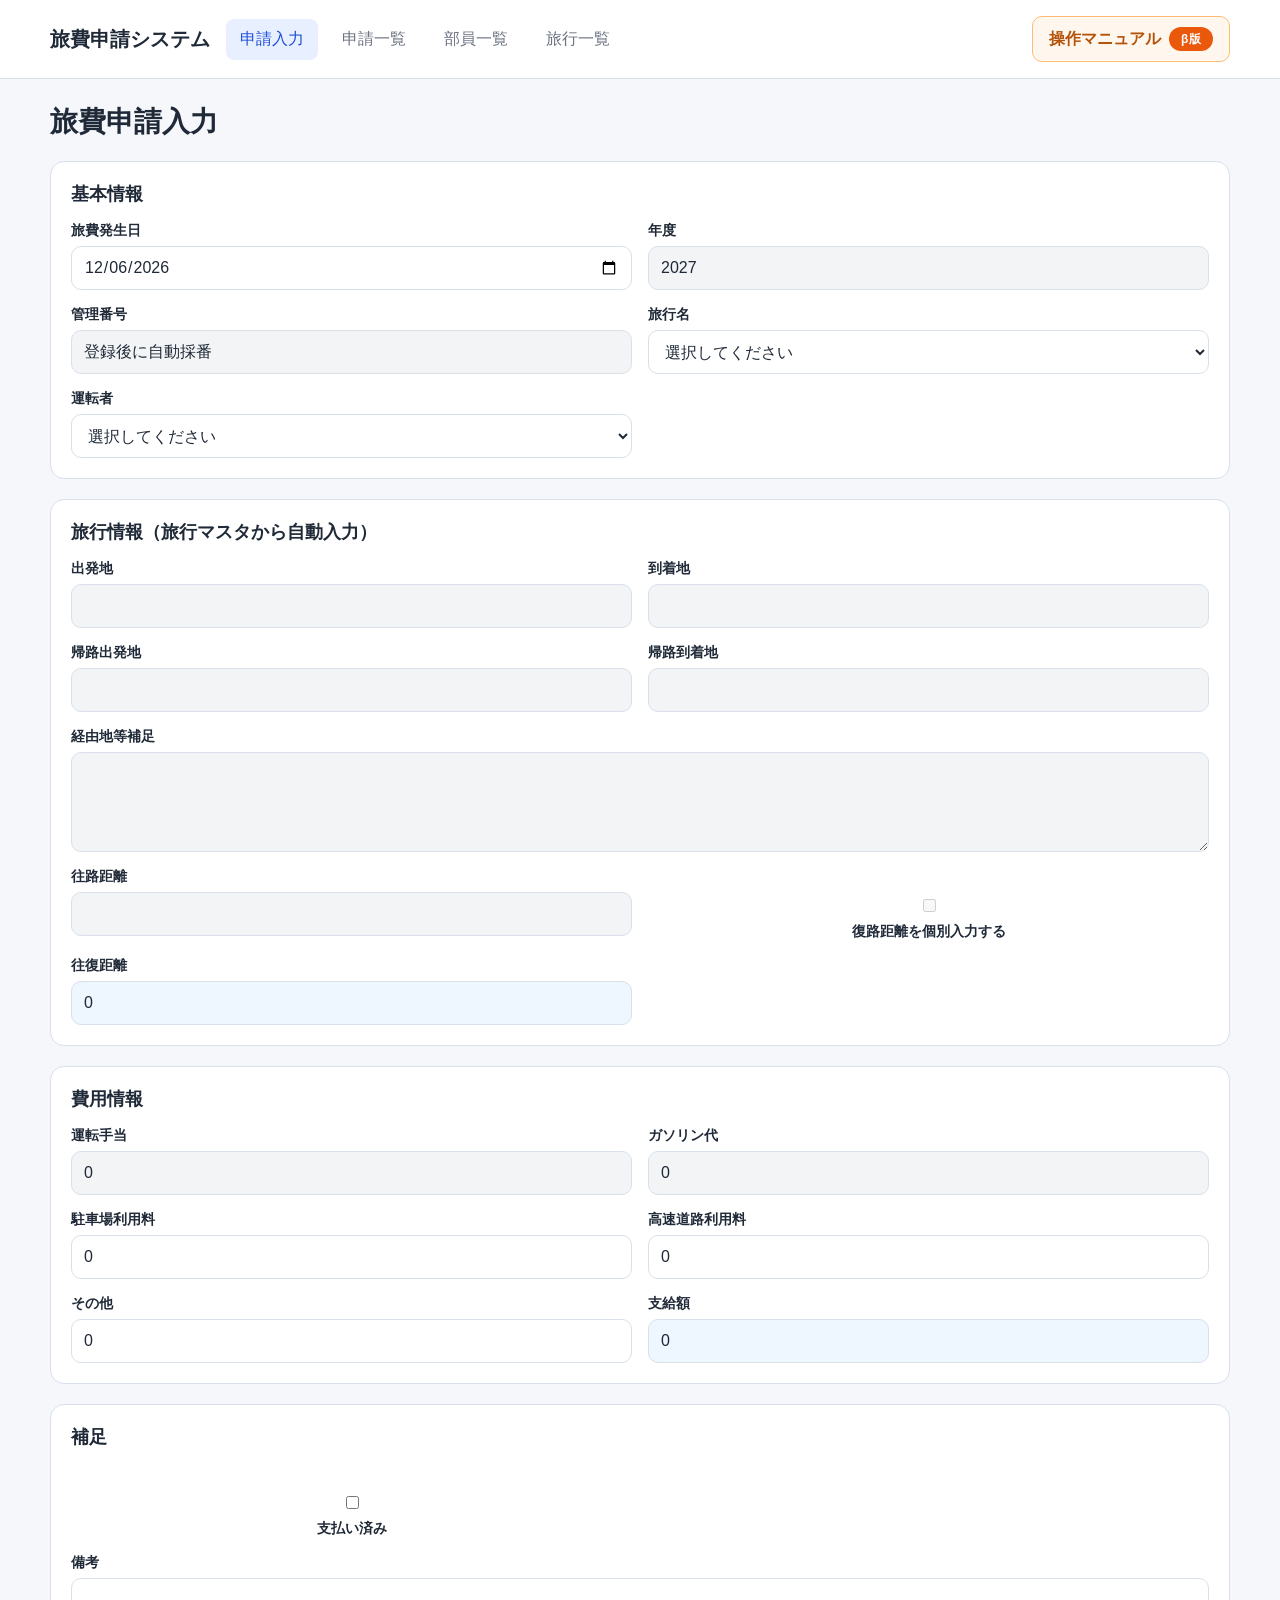
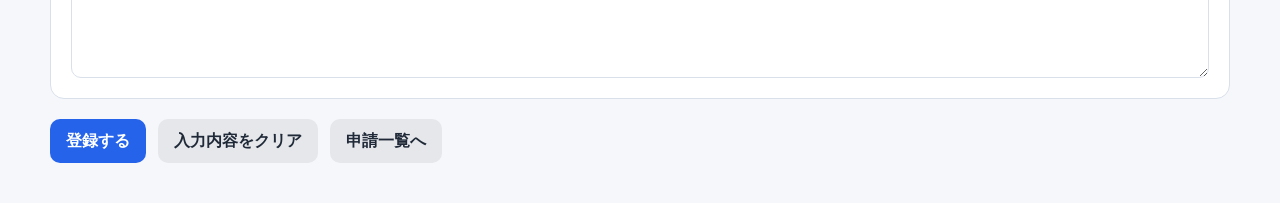
==== commit 1ef636b0: "Add files via upload" ====
--- a/index.html
+++ b/index.html
@@ -3,813 +3,95 @@
 <head>
   <meta charset="UTF-8" />
   <meta name="viewport" content="width=device-width, initial-scale=1.0" />
-  <title>宍粟市野球部 会計システム</title>
-  <link rel="stylesheet" href="./css/accounting.css" />
+  <title>旅費申請入力</title>
+  <link rel="stylesheet" href="css/style.css" />
 </head>
 <body>
-  <div id="loadingOverlay" class="loading-overlay hidden">
+  <div id="loadingOverlay" class="loading-overlay show">
     <div class="loading-panel">
       <div class="loading-spinner"></div>
-      <div id="loadingText">読み込み中...</div>
+      <div id="loadingOverlayText">画面を読み込み中...</div>
     </div>
   </div>
+  <header class="site-header">
+    <div class="container site-header-inner">
+      <div class="site-title">旅費申請システム</div>
+      <nav class="nav">
+        <a href="index.html" class="active">申請入力</a>
+        <a href="list.html">申請一覧</a>
+        <a href="members.html">部員一覧</a>
+        <a href="trips.html">旅行一覧</a>
+      </nav><a href="manual.html" class="button-link manual-beta-button"><span class="manual-beta-label">操作マニュアル</span><span class="manual-beta-badge">β版</span></a>
+    </div>
+  </header>
 
-  <div id="toast" class="toast hidden"></div>
+  <main class="page">
+    <div class="container">
+      <h1 class="page-title" id="pageTitle">旅費申請入力</h1>
+      <div id="message" class="message"></div>
 
-  <section id="userSelectScreen" class="startup-screen">
-    <div class="startup-card">
-      <div class="startup-badge">Accounting</div>
-      <h1>会計システム</h1>
-      <p class="startup-lead">最初に利用者を選択してください。選択した氏名は、会計伝票の登録者・更新者として自動記録されます。</p>
-
-      <div class="user-select-toolbar">
-        <label class="field grow-field">
-          <span>利用者検索</span>
-          <input type="text" id="userSearchInput" placeholder="氏名で絞り込み" />
-        </label>
-        <button id="reloadUsersButton" class="button secondary" type="button">再読み込み</button>
-      </div>
-
-      <div id="userListStatus" class="inline-note">部員一覧を読み込みます</div>
-      <div id="userList" class="user-list"></div>
-    </div>
-  </section>
-
-  <div id="appShell" class="app-shell hidden">
-    <header class="site-header">
-      <div class="container site-header-inner">
-        <div>
-          <div class="site-title">宍粟市野球部 会計システム</div>
-          <div class="site-subtitle">旅費申請システムとは別UI / 共通DB運用</div>
-        </div>
-
-        <div class="header-actions">
-          <div class="current-user-box">
-            <span class="label">現在ユーザー</span>
-            <strong id="currentUserName">未選択</strong>
-          </div>
-          <button id="switchUserButton" class="button secondary" type="button">利用者切替</button>
-        </div>
-      </div>
-    </header>
-
-    <div class="container layout">
-      <aside class="sidebar card">
-        <div class="sidebar-title">メニュー</div>
-        <nav class="side-nav">
-          <button class="side-nav-button active" data-page="home" type="button">ホーム</button>
-          <button class="side-nav-button" data-page="expenses" type="button">支出伝票一覧</button>
-          <button class="side-nav-button" data-page="expense-form" type="button">支出伝票登録</button>
-          <button class="side-nav-button" data-page="incomes" type="button">収入伝票一覧</button>
-          <button class="side-nav-button" data-page="income-form" type="button">収入伝票登録</button>
-          <button class="side-nav-button" data-page="members" type="button">部員一覧</button>
-          <button class="side-nav-button" data-page="subjects" type="button">科目一覧</button>
-          <button class="side-nav-button" data-page="budget" type="button">予算書</button>
-        </nav>
-      </aside>
-
-      <main class="content-area">
-        <section id="page-home" class="page-section active">
-          <div class="page-head">
-            <div>
-              <h2 class="page-title">ホーム</h2>
-              <p class="page-description">対象年度の支出・収入サマリーと、各伝票の登録・一覧確認への導線を表示します。</p>
-            </div>
-            <div class="page-actions">
-              <label class="field compact-field">
-                <span>対象年度</span>
-                <select id="homeFiscalYear"></select>
-              </label>
-              <button id="refreshHomeButton" class="button primary" type="button">更新</button>
-            </div>
-          </div>
-
-          <div class="summary-grid">
-            <article class="summary-card">
-              <div class="summary-label">支出合計</div>
-              <div id="homeExpenseTotal" class="summary-value">0 円</div>
-            </article>
-            <article class="summary-card income">
-              <div class="summary-label">収入合計</div>
-              <div id="homeIncomeTotal" class="summary-value">0 円</div>
-            </article>
-            <article class="summary-card balance">
-              <div class="summary-label">収支差額（収入合計 - 支出合計）</div>
-              <div id="homeBalanceTotal" class="summary-value">0 円</div>
-            </article>
-          </div>
-
-          <div class="card quick-card">
-            <div class="card-title">クイックアクション</div>
-            <div class="button-row wrap-actions">
-              <button id="goExpensesButton" class="button primary" type="button">支出伝票一覧へ</button>
-              <button id="goExpenseCreateButton" class="button success" type="button">支出伝票を新規登録</button>
-              <button id="goIncomesButton" class="button primary income-action" type="button">収入伝票一覧へ</button>
-              <button id="goIncomeCreateButton" class="button success income-action" type="button">収入伝票を新規登録</button>
-              <button id="openTravelTransferFromHome" class="button secondary" type="button">旅費申請から転記</button>
-              <button id="openSwitchUserFromHome" class="button secondary" type="button">利用者を切り替える</button>
-            </div>
+      <form id="travelForm">
+        <section class="card">
+          <h2 class="card-title">基本情報</h2>
+          <div class="grid grid-2">
+            <div class="field"><label for="travelDate">旅費発生日</label><input type="date" id="travelDate" required /></div>
+            <div class="field"><label for="fiscalYear">年度</label><input type="text" id="fiscalYear" readonly /></div>
+            <div class="field"><label for="controlNo">管理番号</label><input type="text" id="controlNo" readonly /></div>
+            <div class="field"><label for="tripName">旅行名</label><select id="tripName" required><option value="">選択してください</option></select></div>
+            <div class="field"><label for="driverName">運転者</label><select id="driverName" required><option value="">選択してください</option></select></div>
           </div>
         </section>
 
-        <section id="page-expenses" class="page-section">
-          <div class="page-head">
-            <div>
-              <h2 class="page-title">支出伝票一覧</h2>
-              <p class="page-description">支出伝票の検索・確認画面です。選択した伝票は右側で詳細確認し、そのまま編集・削除できます。</p>
-            </div>
-            <div class="page-actions wrap-actions">
-              <label class="field compact-field">
-                <span>年度</span>
-                <select id="expenseFiscalYear"></select>
-              </label>
-              <label class="field compact-field grow-field">
-                <span>キーワード</span>
-                <input type="text" id="expenseKeyword" placeholder="伝票番号 / 科目 / 摘要 / 支払先" />
-              </label>
-              <button id="searchExpensesButton" class="button primary" type="button">検索</button>
-              <button id="openExpenseCreateButton" class="button success" type="button">新規登録</button>
-              <button id="openTravelTransferButton" class="button secondary" type="button">旅費申請から転記</button>
-            </div>
-          </div>
-
-          <div class="content-grid">
-            <div class="card table-card">
-              <div class="card-title-row">
-                <div class="card-title">支出伝票一覧</div>
-                <div id="expenseCountLabel" class="inline-note">0件</div>
-              </div>
-              <div class="table-wrap">
-                <table>
-                  <thead>
-                    <tr>
-                      <th>伝票番号</th>
-                      <th>年度</th>
-                      <th>科目名</th>
-                      <th>支出日</th>
-                      <th class="text-right">支出金額</th>
-                      <th>摘要</th>
-                      <th>支払先</th>
-                      <th>証憑</th>
-                    </tr>
-                  </thead>
-                  <tbody id="expenseTableBody">
-                    <tr>
-                      <td colspan="8" class="empty-cell">データを読み込んでください</td>
-                    </tr>
-                  </tbody>
-                </table>
-              </div>
-            </div>
-
-            <aside class="card detail-card">
-              <div class="card-title-row">
-                <div class="card-title">伝票詳細</div>
-                <div class="button-row tight-row">
-                  <button id="editExpenseButton" class="button secondary small" type="button" disabled>編集</button>
-                  <button id="deleteExpenseButton" class="button danger small" type="button" disabled>削除</button>
-                </div>
-              </div>
-              <div id="expenseDetailEmpty" class="empty-detail">一覧から伝票を選択してください。</div>
-
-              <div id="expenseDetailBody" class="detail-body hidden">
-                <div class="detail-grid">
-                  <div class="detail-item"><span>伝票番号</span><strong id="detailVoucherNo">-</strong></div>
-                  <div class="detail-item"><span>年度</span><strong id="detailFiscalYear">-</strong></div>
-                  <div class="detail-item"><span>科目コード</span><strong id="detailSubjectCode">-</strong></div>
-                  <div class="detail-item"><span>科目名</span><strong id="detailSubjectName">-</strong></div>
-                  <div class="detail-item"><span>支出日</span><strong id="detailExpenseDate">-</strong></div>
-                  <div class="detail-item span-2"><span>摘要</span><strong id="detailSummary">-</strong></div>
-                  <div class="detail-item span-2"><span>支払先</span><strong id="detailPayee">-</strong></div>
-                  <div class="detail-item"><span>支出金額</span><strong id="detailAmount">-</strong></div>
-                  <div class="detail-item"><span>関連旅費管理番号</span><strong id="detailTravelControlNo">-</strong></div>
-                  <div class="detail-item span-2"><span>備考</span><strong id="detailNote">-</strong></div>
-                  <div class="detail-item"><span>登録者</span><strong id="detailCreatedBy">-</strong></div>
-                  <div class="detail-item"><span>更新者</span><strong id="detailUpdatedBy">-</strong></div>
-                  <div class="detail-item"><span>登録日時</span><strong id="detailCreatedAt">-</strong></div>
-                  <div class="detail-item"><span>更新日時</span><strong id="detailUpdatedAt">-</strong></div>
-                </div>
-
-                <div class="evidence-box">
-                  <div class="evidence-head">
-                    <div>
-                      <div class="evidence-title">証憑プレビュー</div>
-                      <div id="evidenceMeta" class="inline-note">証憑なし</div>
-                    </div>
-                    <a id="evidenceOpenLink" class="text-link hidden" target="_blank" rel="noopener noreferrer">別タブで開く</a>
-                  </div>
-                  <div id="evidencePreview" class="evidence-preview empty-preview">証憑が登録されていません。</div>
-                </div>
-              </div>
-            </aside>
+        <section class="card">
+          <h2 class="card-title">旅行情報（旅行マスタから自動入力）</h2>
+          <div class="grid grid-2">
+            <div class="field"><label for="departureFrom">出発地</label><input type="text" id="departureFrom" readonly /></div>
+            <div class="field"><label for="arrivalTo">到着地</label><input type="text" id="arrivalTo" readonly /></div>
+            <div class="field"><label for="returnFrom">帰路出発地</label><input type="text" id="returnFrom" readonly /></div>
+            <div class="field"><label for="returnTo">帰路到着地</label><input type="text" id="returnTo" readonly /></div>
+            <div class="field field-span-2"><label for="routeNote">経由地等補足</label><textarea id="routeNote" readonly></textarea></div>
+            <div class="field"><label for="outboundDistance">往路距離</label><input type="number" id="outboundDistance" step="0.1" min="0" readonly /></div>
+            <div class="field inline-check"><input type="checkbox" id="separateReturn" disabled /><label for="separateReturn">復路距離を個別入力する</label></div>
+            <div class="field hidden" id="returnDistanceField"><label for="returnDistance">復路距離</label><input type="number" id="returnDistance" step="0.1" min="0" readonly /></div>
+            <div class="field"><label for="roundTripDistance">往復距離</label><input type="number" id="roundTripDistance" class="amount-box" readonly /></div>
           </div>
         </section>
 
+        <section class="card">
+          <h2 class="card-title">費用情報</h2>
+          <div class="grid grid-2">
+            <div class="field"><label for="driverAllowance">運転手当</label><input type="number" id="driverAllowance" readonly /></div>
+            <div class="field"><label for="gasolineFee">ガソリン代</label><input type="number" id="gasolineFee" readonly /></div>
+            <div class="field"><label for="parkingFee">駐車場利用料</label><input type="number" id="parkingFee" min="0" step="1" value="0" /></div>
+            <div class="field"><label for="tollFee">高速道路利用料</label><input type="number" id="tollFee" min="0" step="1" value="0" /></div>
+            <div class="field"><label for="otherFee">その他</label><input type="number" id="otherFee" min="0" step="1" value="0" /></div>
+            <div class="field hidden" id="otherDetailField"><label for="otherDetail">その他内容</label><input type="text" id="otherDetail" /></div>
+            <div class="field"><label for="paymentAmount">支給額</label><input type="number" id="paymentAmount" class="amount-box" readonly /></div>
+          </div>
+          <p class="note hidden" id="manualFeeNote">往復距離の四捨五入値が301km以上の場合、運転手当とガソリン代は手入力です。</p>
+        </section>
 
-        <section id="page-incomes" class="page-section">
-          <div class="page-head">
-            <div>
-              <h2 class="page-title">収入伝票一覧</h2>
-              <p class="page-description">収入伝票の検索・確認画面です。選択した伝票は右側で詳細確認し、そのまま編集・削除できます。</p>
-            </div>
-            <div class="page-actions wrap-actions">
-              <label class="field compact-field">
-                <span>年度</span>
-                <select id="incomeFiscalYear"></select>
-              </label>
-              <label class="field compact-field grow-field">
-                <span>キーワード</span>
-                <input type="text" id="incomeKeyword" placeholder="伝票番号 / 科目 / 摘要 / 入金元" />
-              </label>
-              <button id="searchIncomesButton" class="button primary" type="button">検索</button>
-              <button id="openIncomeCreateButton" class="button success" type="button">新規登録</button>
-            </div>
-          </div>
-
-          <div class="content-grid">
-            <div class="card table-card">
-              <div class="card-title-row">
-                <div class="card-title">収入伝票一覧</div>
-                <div id="incomeCountLabel" class="inline-note">0件</div>
-              </div>
-              <div class="table-wrap">
-                <table>
-                  <thead>
-                    <tr>
-                      <th>伝票番号</th>
-                      <th>年度</th>
-                      <th>科目名</th>
-                      <th>収入日</th>
-                      <th class="text-right">収入金額</th>
-                      <th>摘要</th>
-                      <th>入金元</th>
-                      <th>証憑</th>
-                    </tr>
-                  </thead>
-                  <tbody id="incomeTableBody">
-                    <tr>
-                      <td colspan="8" class="empty-cell">データを読み込んでください</td>
-                    </tr>
-                  </tbody>
-                </table>
-              </div>
-            </div>
-
-            <aside class="card detail-card">
-              <div class="card-title-row">
-                <div class="card-title">伝票詳細</div>
-                <div class="button-row tight-row">
-                  <button id="editIncomeButton" class="button secondary small" type="button" disabled>編集</button>
-                  <button id="deleteIncomeButton" class="button danger small" type="button" disabled>削除</button>
-                </div>
-              </div>
-              <div id="incomeDetailEmpty" class="empty-detail">一覧から伝票を選択してください。</div>
-
-              <div id="incomeDetailBody" class="detail-body hidden">
-                <div class="detail-grid">
-                  <div class="detail-item"><span>伝票番号</span><strong id="incomeDetailVoucherNo">-</strong></div>
-                  <div class="detail-item"><span>年度</span><strong id="incomeDetailFiscalYear">-</strong></div>
-                  <div class="detail-item"><span>科目コード</span><strong id="incomeDetailSubjectCode">-</strong></div>
-                  <div class="detail-item"><span>科目名</span><strong id="incomeDetailSubjectName">-</strong></div>
-                  <div class="detail-item"><span>収入日</span><strong id="incomeDetailDate">-</strong></div>
-                  <div class="detail-item span-2"><span>摘要</span><strong id="incomeDetailSummary">-</strong></div>
-                  <div class="detail-item span-2"><span>入金元</span><strong id="incomeDetailPayer">-</strong></div>
-                  <div class="detail-item"><span>収入金額</span><strong id="incomeDetailAmount">-</strong></div>
-                  <div class="detail-item span-2"><span>備考</span><strong id="incomeDetailNote">-</strong></div>
-                  <div class="detail-item"><span>登録者</span><strong id="incomeDetailCreatedBy">-</strong></div>
-                  <div class="detail-item"><span>更新者</span><strong id="incomeDetailUpdatedBy">-</strong></div>
-                  <div class="detail-item"><span>登録日時</span><strong id="incomeDetailCreatedAt">-</strong></div>
-                  <div class="detail-item"><span>更新日時</span><strong id="incomeDetailUpdatedAt">-</strong></div>
-                </div>
-
-                <div class="evidence-box">
-                  <div class="evidence-head">
-                    <div>
-                      <div class="evidence-title">証憑プレビュー</div>
-                      <div id="incomeEvidenceMeta" class="inline-note">証憑なし</div>
-                    </div>
-                    <a id="incomeEvidenceOpenLink" class="text-link hidden" target="_blank" rel="noopener noreferrer">別タブで開く</a>
-                  </div>
-                  <div id="incomeEvidencePreview" class="evidence-preview empty-preview">証憑が登録されていません。</div>
-                </div>
-              </div>
-            </aside>
+        <section class="card">
+          <h2 class="card-title">補足</h2>
+          <div class="grid grid-2">
+            <div class="field inline-check"><input type="checkbox" id="paidFlag" /><label for="paidFlag">支払い済み</label></div>
+            <div></div>
+            <div class="field field-span-2"><label for="remarks">備考</label><textarea id="remarks"></textarea></div>
           </div>
         </section>
 
+        <div class="button-row">
+          <button type="submit" class="primary" id="submitButton">登録する</button>
+          <button type="button" class="secondary" id="clearButton">入力内容をクリア</button>
+          <a href="list.html" class="button-link secondary">申請一覧へ</a>
+        </div>
+      </form>
+    </div>
+  </main>
 
-        <section id="page-members" class="page-section">
-          <div class="page-head">
-            <div>
-              <h2 class="page-title">部員一覧</h2>
-              <p class="page-description">会計システムで利用する部員マスタを確認・追加・編集・削除できます。ここで変更した内容は利用者選択にも反映されます。</p>
-            </div>
-            <div class="page-actions wrap-actions">
-              <label class="field compact-field grow-field">
-                <span>氏名検索</span>
-                <input type="text" id="memberKeyword" placeholder="氏名で絞り込み" />
-              </label>
-              <button id="searchMembersButton" class="button primary" type="button">検索</button>
-              <button id="reloadMembersButton" class="button secondary" type="button">再読み込み</button>
-              <button id="openMemberCreateButton" class="button success" type="button">新規登録</button>
-            </div>
-          </div>
-
-          <div class="content-grid narrow-detail-grid">
-            <div class="card table-card">
-              <div class="card-title-row">
-                <div class="card-title">部員一覧</div>
-                <div id="memberCountLabel" class="inline-note">0件</div>
-              </div>
-              <div class="table-wrap simple-table-wrap">
-                <table class="simple-table">
-                  <thead>
-                    <tr>
-                      <th>氏名</th>
-                    </tr>
-                  </thead>
-                  <tbody id="memberTableBody">
-                    <tr>
-                      <td class="empty-cell">データを読み込んでください</td>
-                    </tr>
-                  </tbody>
-                </table>
-              </div>
-            </div>
-
-            <aside class="card detail-card">
-              <div class="card-title-row">
-                <div class="card-title">部員詳細</div>
-                <div class="button-row tight-row">
-                  <button id="editMemberButton" class="button secondary small" type="button" disabled>編集</button>
-                  <button id="deleteMemberButton" class="button danger small" type="button" disabled>削除</button>
-                </div>
-              </div>
-              <div id="memberDetailEmpty" class="empty-detail">一覧から部員を選択してください。</div>
-              <div id="memberDetailBody" class="detail-body hidden">
-                <div class="detail-grid one-column-grid">
-                  <div class="detail-item">
-                    <span>氏名</span>
-                    <strong id="memberDetailName">-</strong>
-                  </div>
-                  <div class="detail-item">
-                    <span>利用メモ</span>
-                    <strong>利用者選択・登録者名・更新者名に使用されます</strong>
-                  </div>
-                </div>
-              </div>
-            </aside>
-          </div>
-        </section>
-
-        <section id="page-subjects" class="page-section">
-          <div class="page-head">
-            <div>
-              <h2 class="page-title">科目一覧</h2>
-              <p class="page-description">支出・収入の科目マスタを確認・追加・編集・削除できます。無効科目も一覧表示します。</p>
-            </div>
-            <div class="page-actions wrap-actions">
-              <label class="field compact-field">
-                <span>収支区分</span>
-                <select id="subjectTypeFilter">
-                  <option value="">すべて</option>
-                  <option value="支出">支出</option>
-                  <option value="収入">収入</option>
-                </select>
-              </label>
-              <label class="field compact-field grow-field">
-                <span>キーワード</span>
-                <input type="text" id="subjectKeyword" placeholder="科目コード / 科目名 / 備考" />
-              </label>
-              <button id="searchSubjectsButton" class="button primary" type="button">検索</button>
-              <button id="reloadSubjectsButton" class="button secondary" type="button">再読み込み</button>
-              <button id="openSubjectCreateButton" class="button success" type="button">新規登録</button>
-            </div>
-          </div>
-
-          <div class="content-grid">
-            <div class="card table-card">
-              <div class="card-title-row">
-                <div class="card-title">科目一覧</div>
-                <div id="subjectCountLabel" class="inline-note">0件</div>
-              </div>
-              <div class="table-wrap">
-                <table>
-                  <thead>
-                    <tr>
-                      <th>科目コード</th>
-                      <th>科目名</th>
-                      <th>収支区分</th>
-                      <th class="text-right">表示順</th>
-                      <th>使用可否</th>
-                      <th>備考</th>
-                    </tr>
-                  </thead>
-                  <tbody id="subjectTableBody">
-                    <tr>
-                      <td colspan="6" class="empty-cell">データを読み込んでください</td>
-                    </tr>
-                  </tbody>
-                </table>
-              </div>
-            </div>
-
-            <aside class="card detail-card">
-              <div class="card-title-row">
-                <div class="card-title">科目詳細</div>
-                <div class="button-row tight-row">
-                  <button id="editSubjectButton" class="button secondary small" type="button" disabled>編集</button>
-                  <button id="deleteSubjectButton" class="button danger small" type="button" disabled>削除</button>
-                </div>
-              </div>
-              <div id="subjectDetailEmpty" class="empty-detail">一覧から科目を選択してください。</div>
-              <div id="subjectDetailBody" class="detail-body hidden">
-                <div class="detail-grid">
-                  <div class="detail-item"><span>科目コード</span><strong id="subjectDetailCode">-</strong></div>
-                  <div class="detail-item"><span>科目名</span><strong id="subjectDetailName">-</strong></div>
-                  <div class="detail-item"><span>収支区分</span><strong id="subjectDetailType">-</strong></div>
-                  <div class="detail-item"><span>表示順</span><strong id="subjectDetailSortOrder">-</strong></div>
-                  <div class="detail-item"><span>使用可否</span><strong id="subjectDetailEnabled">-</strong></div>
-                  <div class="detail-item span-2"><span>備考</span><strong id="subjectDetailNote">-</strong></div>
-                </div>
-              </div>
-            </aside>
-          </div>
-        </section>
-
-        <section id="page-income-form" class="page-section">
-          <div class="page-head">
-            <div>
-              <h2 id="incomeFormTitle" class="page-title">収入伝票登録</h2>
-              <p class="page-description">収入伝票を登録し、証憑を同時に添付できます。</p>
-              <div class="required-legend"><span class="required-badge">必須</span> の付いた項目は入力必須です</div>
-            </div>
-            <div class="page-actions wrap-actions">
-              <button id="backToIncomeListButton" class="button secondary" type="button">一覧へ戻る</button>
-              <button id="resetIncomeFormButton" class="button secondary" type="button">入力をリセット</button>
-              <button id="saveIncomeButton" class="button success" type="button">保存</button>
-            </div>
-          </div>
-
-          <div class="card form-card">
-            <div class="form-grid">
-              <label class="field compact-field readonly-field">
-                <span>伝票番号</span>
-                <input type="text" id="incomeFormVoucherNo" placeholder="新規登録時は自動採番" readonly />
-              </label>
-              <label class="field compact-field required-field">
-                <span>年度</span>
-                <select id="incomeFormFiscalYear" required></select>
-              </label>
-              <label class="field compact-field required-field">
-                <span>収入日</span>
-                <input type="date" id="incomeFormDate" required />
-              </label>
-              <label class="field compact-field required-field">
-                <span>科目</span>
-                <select id="incomeFormSubjectSelect" required></select>
-              </label>
-              <label class="field compact-field span-2 required-field">
-                <span>摘要</span>
-                <input type="text" id="incomeFormSummary" placeholder="例：部費収入" required />
-              </label>
-              <label class="field compact-field required-field">
-                <span>入金元</span>
-                <input type="text" id="incomeFormPayer" placeholder="例：部員 / 補助金交付元" required />
-              </label>
-              <label class="field compact-field required-field">
-                <span>収入金額</span>
-                <input type="number" id="incomeFormAmount" min="1" step="1" placeholder="0" required />
-              </label>
-              <label class="field compact-field span-2">
-                <span>備考</span>
-                <textarea id="incomeFormNote" rows="4" placeholder="補足があれば入力"></textarea>
-              </label>
-            </div>
-
-            <div class="form-separator"></div>
-
-            <div class="card-title">証憑添付</div>
-            <div class="upload-grid">
-              <div>
-                <label class="field compact-field">
-                  <span>証憑ファイル</span>
-                  <input type="file" id="incomeFormEvidenceFile" accept="application/pdf,image/jpeg,image/png" />
-                </label>
-                <div class="inline-note">PDF / JPG / PNG、最大5MB</div>
-                <label class="check-row" id="incomeRemoveEvidenceRow">
-                  <input type="checkbox" id="incomeRemoveEvidenceCheckbox" />
-                  <span>既存証憑を削除する</span>
-                </label>
-              </div>
-              <div class="attachment-box">
-                <div class="attachment-title">現在の証憑</div>
-                <div id="incomeFormEvidenceMeta" class="inline-note">未添付</div>
-                <a id="incomeFormEvidenceOpenLink" class="text-link hidden" target="_blank" rel="noopener noreferrer">別タブで開く</a>
-              </div>
-            </div>
-
-            <div class="form-separator"></div>
-
-            <div class="form-footer button-row wrap-actions">
-              <button id="saveIncomeButtonBottom" class="button success" type="button">保存</button>
-            </div>
-          </div>
-        </section>
-
-
-        <section id="page-budget" class="page-section">
-          <div class="page-head">
-            <div>
-              <h2 class="page-title">予算書</h2>
-              <p class="page-description">年度ごとの予算を、科目単位で管理します。実績額は登録済み伝票から自動反映されます。</p>
-            </div>
-            <div class="page-actions wrap-actions">
-              <label class="field compact-field required-field">
-                <span>年度</span>
-                <select id="budgetFiscalYear" required></select>
-              </label>
-              <label class="field compact-field">
-                <span>収支区分</span>
-                <select id="budgetTypeFilter">
-                  <option value="">すべて</option>
-                  <option value="支出">支出</option>
-                  <option value="収入">収入</option>
-                </select>
-              </label>
-              <button id="reloadBudgetButton" class="button secondary" type="button">再読み込み</button>
-              <button id="saveBudgetButton" class="button success" type="button">保存</button>
-            </div>
-          </div>
-
-          <div class="summary-grid budget-summary-grid">
-            <article class="summary-card budget-expense">
-              <div class="summary-label">予算合計</div>
-              <div id="budgetTotalAmount" class="summary-value">0 円</div>
-            </article>
-            <article class="summary-card budget-actual">
-              <div class="summary-label">実績合計</div>
-              <div id="budgetActualAmount" class="summary-value">0 円</div>
-            </article>
-            <article class="summary-card balance">
-              <div class="summary-label">差額合計</div>
-              <div id="budgetDiffAmount" class="summary-value">0 円</div>
-            </article>
-          </div>
-
-          <div class="card table-card budget-table-card">
-            <div class="card-title-row">
-              <div>
-                <div class="card-title">予算明細</div>
-                <div class="inline-note">当初予算額・補正予算額・備考を編集して保存できます。実績額と差額は自動計算です。</div>
-              </div>
-              <div id="budgetCountLabel" class="inline-note">0件</div>
-            </div>
-            <div class="table-wrap budget-table-wrap">
-              <table class="budget-table">
-                <thead>
-                  <tr>
-                    <th>収支区分</th>
-                    <th>科目コード</th>
-                    <th>科目名</th>
-                    <th class="text-right">当初予算額</th>
-                    <th class="text-right">補正予算額</th>
-                    <th class="text-right">予算合計額</th>
-                    <th class="text-right">実績額</th>
-                    <th class="text-right">差額</th>
-                    <th>備考</th>
-                  </tr>
-                </thead>
-                <tbody id="budgetTableBody">
-                  <tr>
-                    <td colspan="9" class="empty-cell">データを読み込んでください</td>
-                  </tr>
-                </tbody>
-              </table>
-            </div>
-          </div>
-        </section>
-
-        <section id="page-expense-form" class="page-section">
-          <div class="page-head">
-            <div>
-              <h2 id="expenseFormTitle" class="page-title">支出伝票登録</h2>
-              <p class="page-description">手入力または旅費申請から転記して、証憑を同時に添付できます。</p>
-              <div class="required-legend"><span class="required-badge">必須</span> の付いた項目は入力必須です</div>
-            </div>
-            <div class="page-actions wrap-actions">
-              <button id="backToExpenseListButton" class="button secondary" type="button">一覧へ戻る</button>
-              <button id="resetExpenseFormButton" class="button secondary" type="button">入力をリセット</button>
-              <button id="openTravelTransferFromForm" class="button secondary" type="button">旅費申請から転記</button>
-              <button id="saveExpenseButton" class="button success" type="button">保存</button>
-            </div>
-          </div>
-
-          <div class="card form-card">
-            <div class="form-grid">
-              <label class="field compact-field readonly-field">
-                <span>伝票番号</span>
-                <input type="text" id="formVoucherNo" placeholder="新規登録時は自動採番" readonly />
-              </label>
-              <label class="field compact-field required-field">
-                <span>年度</span>
-                <select id="formFiscalYear" required></select>
-              </label>
-              <label class="field compact-field required-field">
-                <span>支出日</span>
-                <input type="date" id="formExpenseDate" required />
-              </label>
-              <label class="field compact-field required-field">
-                <span>科目</span>
-                <select id="formSubjectSelect" required></select>
-              </label>
-              <label class="field compact-field span-2 required-field">
-                <span>摘要</span>
-                <input type="text" id="formSummary" placeholder="例：大会遠征交通費" required />
-              </label>
-              <label class="field compact-field required-field">
-                <span>支払先</span>
-                <input type="text" id="formPayee" placeholder="例：山田 太郎" required />
-              </label>
-              <label class="field compact-field required-field">
-                <span>支出金額</span>
-                <input type="number" id="formAmount" min="1" step="1" placeholder="0" required />
-              </label>
-              <label class="field compact-field">
-                <span>関連旅費管理番号</span>
-                <input type="text" id="formRelatedTravelControlNo" placeholder="旅費転記時に自動設定" readonly />
-              </label>
-              <label class="field compact-field span-2">
-                <span>備考</span>
-                <textarea id="formNote" rows="4" placeholder="補足があれば入力"></textarea>
-              </label>
-            </div>
-
-            <div class="form-separator"></div>
-
-            <div class="card-title">証憑添付</div>
-            <div class="upload-grid">
-              <div>
-                <label class="field compact-field">
-                  <span>証憑ファイル</span>
-                  <input type="file" id="formEvidenceFile" accept="application/pdf,image/jpeg,image/png" />
-                </label>
-                <div class="inline-note">PDF / JPG / PNG、最大5MB</div>
-                <label class="check-row" id="removeEvidenceRow">
-                  <input type="checkbox" id="removeEvidenceCheckbox" />
-                  <span>既存証憑を削除する</span>
-                </label>
-              </div>
-              <div class="attachment-box">
-                <div class="attachment-title">現在の証憑</div>
-                <div id="formEvidenceMeta" class="inline-note">未添付</div>
-                <a id="formEvidenceOpenLink" class="text-link hidden" target="_blank" rel="noopener noreferrer">別タブで開く</a>
-              </div>
-            </div>
-
-            <div class="form-separator"></div>
-
-            <div class="form-footer button-row wrap-actions">
-              <button id="saveExpenseButtonBottom" class="button success" type="button">保存</button>
-            </div>
-          </div>
-        </section>
-      </main>
-    </div>
-  </div>
-
-  <div id="switchUserModal" class="modal hidden">
-    <div class="modal-backdrop" data-close-modal="switchUserModal"></div>
-    <div class="modal-dialog">
-      <div class="modal-header">
-        <h3>利用者切替</h3>
-        <button class="icon-button" type="button" data-close-modal="switchUserModal">×</button>
-      </div>
-      <div class="modal-body">
-        <label class="field">
-          <span>利用者検索</span>
-          <input type="text" id="switchUserSearchInput" placeholder="氏名で絞り込み" />
-        </label>
-        <div id="switchUserList" class="user-list compact"></div>
-      </div>
-    </div>
-  </div>
-
-  <div id="travelTransferModal" class="modal hidden">
-    <div class="modal-backdrop" data-close-modal="travelTransferModal"></div>
-    <div class="modal-dialog wide-dialog">
-      <div class="modal-header">
-        <h3>旅費申請から転記</h3>
-        <button class="icon-button" type="button" data-close-modal="travelTransferModal">×</button>
-      </div>
-      <div class="modal-body">
-        <p class="inline-note modal-note">対象の旅費申請を選択すると、支出伝票登録フォームへ内容を取り込みます。証憑は取り込み後にこの会計画面で添付できます。</p>
-        <div class="modal-toolbar wrap-actions">
-          <label class="field compact-field">
-            <span>年度</span>
-            <select id="travelTransferFiscalYear"></select>
-          </label>
-          <label class="field compact-field grow-field">
-            <span>キーワード</span>
-            <input type="text" id="travelTransferKeyword" placeholder="管理番号 / 旅行名 / 運転者" />
-          </label>
-          <button id="searchTravelTransferButton" class="button primary" type="button">検索</button>
-        </div>
-        <div class="table-wrap modal-table-wrap">
-          <table>
-            <thead>
-              <tr>
-                <th>管理番号</th>
-                <th>年度</th>
-                <th>旅費発生日</th>
-                <th>旅行名</th>
-                <th>運転者</th>
-                <th class="text-right">支給額</th>
-                <th>旅費支払済</th>
-                <th>会計転記状況</th>
-                <th>操作</th>
-              </tr>
-            </thead>
-            <tbody id="travelTransferTableBody">
-              <tr>
-                <td colspan="9" class="empty-cell">検索してください</td>
-              </tr>
-            </tbody>
-          </table>
-        </div>
-      </div>
-    </div>
-  </div>
-
-
-  <div id="memberFormModal" class="modal hidden">
-    <div class="modal-backdrop" data-close-modal="memberFormModal"></div>
-    <div class="modal-dialog">
-      <div class="modal-header">
-        <h3 id="memberFormModalTitle">部員登録</h3>
-        <button class="icon-button" type="button" data-close-modal="memberFormModal">×</button>
-      </div>
-      <div class="modal-body">
-        <div class="required-legend"><span class="required-badge">必須</span> の付いた項目は入力必須です</div>
-        <div class="form-grid single-form-grid compact-modal-grid">
-          <label class="field required-field">
-            <span>氏名</span>
-            <input type="text" id="memberFormName" placeholder="例：山田 太郎" required />
-          </label>
-        </div>
-        <div class="form-footer button-row wrap-actions modal-footer-actions">
-          <button id="memberFormSaveButton" class="button success" type="button">保存</button>
-        </div>
-      </div>
-    </div>
-  </div>
-
-  <div id="subjectFormModal" class="modal hidden">
-    <div class="modal-backdrop" data-close-modal="subjectFormModal"></div>
-    <div class="modal-dialog wide-dialog">
-      <div class="modal-header">
-        <h3 id="subjectFormModalTitle">科目登録</h3>
-        <button class="icon-button" type="button" data-close-modal="subjectFormModal">×</button>
-      </div>
-      <div class="modal-body">
-        <div class="required-legend"><span class="required-badge">必須</span> の付いた項目は入力必須です</div>
-        <div class="form-grid compact-modal-grid">
-          <label class="field compact-field required-field readonly-field" id="subjectCodeReadonlyRow">
-            <span>科目コード</span>
-            <input type="text" id="subjectFormCode" placeholder="例：EXP010" />
-          </label>
-          <label class="field compact-field required-field">
-            <span>科目名</span>
-            <input type="text" id="subjectFormName" placeholder="例：旅費交通費" required />
-          </label>
-          <label class="field compact-field required-field">
-            <span>収支区分</span>
-            <select id="subjectFormType" required>
-              <option value="">選択してください</option>
-              <option value="支出">支出</option>
-              <option value="収入">収入</option>
-            </select>
-          </label>
-          <label class="field compact-field">
-            <span>表示順</span>
-            <input type="number" id="subjectFormSortOrder" min="0" step="1" placeholder="0" />
-          </label>
-          <label class="field compact-field span-2">
-            <span>備考</span>
-            <textarea id="subjectFormNote" rows="3" placeholder="補足があれば入力"></textarea>
-          </label>
-          <label class="check-row span-2 checkbox-panel">
-            <input type="checkbox" id="subjectFormEnabled" checked />
-            <span>使用可にする</span>
-          </label>
-        </div>
-        <div class="form-footer button-row wrap-actions modal-footer-actions">
-          <button id="subjectFormSaveButton" class="button success" type="button">保存</button>
-        </div>
-      </div>
-    </div>
-  </div>
-
-  <script src="./js/accounting.js"></script>
+  <script src="js/config.js"></script>
+  <script src="js/api.js"></script>
+  <script src="js/common.js"></script>
+  <script src="js/index.js"></script>
 </body>
-</html>+</html>
--- a/css/style.css
+++ b/css/style.css
@@ -0,0 +1,232 @@
+:root {
+  --bg: #f5f7fb;
+  --card: #ffffff;
+  --line: #d9e0ea;
+  --text: #1f2937;
+  --muted: #6b7280;
+  --primary: #2563eb;
+  --primary-dark: #1d4ed8;
+  --success: #16a34a;
+  --danger: #dc2626;
+  --warning: #d97706;
+}
+
+* { box-sizing: border-box; }
+body {
+  margin: 0;
+  background: var(--bg);
+  color: var(--text);
+  font-family: -apple-system, BlinkMacSystemFont, "Segoe UI", "Hiragino Sans", "Yu Gothic UI", Meiryo, sans-serif;
+}
+a { color: inherit; text-decoration: none; }
+.container { width: min(1180px, calc(100% - 32px)); margin: 0 auto; }
+.site-header { background: var(--card); border-bottom: 1px solid var(--line); position: sticky; top: 0; z-index: 10; }
+.site-header-inner { display: flex; justify-content: space-between; align-items: center; gap: 16px; padding: 16px 0; }
+.site-title { font-size: 20px; font-weight: 700; }
+.nav { display: flex; flex-wrap: wrap; gap: 10px; }
+.nav a { padding: 10px 14px; border-radius: 8px; color: var(--muted); }
+.nav a.active, .nav a:hover { background: #e8f0ff; color: var(--primary-dark); }
+.page { padding: 24px 0 40px; }
+.page-title { margin: 0 0 20px; font-size: 28px; }
+.card { background: var(--card); border: 1px solid var(--line); border-radius: 14px; padding: 20px; margin-bottom: 20px; }
+.card-title { margin: 0 0 16px; font-size: 18px; font-weight: 700; }
+.grid { display: grid; gap: 16px; }
+.grid-2 { grid-template-columns: repeat(2, minmax(0, 1fr)); }
+.grid-3 { grid-template-columns: repeat(3, minmax(0, 1fr)); }
+.field { display: flex; flex-direction: column; gap: 6px; }
+.field label { font-size: 14px; font-weight: 600; }
+.field small, .note { color: var(--muted); font-size: 13px; }
+.field-span-2 { grid-column: 1 / -1; }
+input[type="text"], input[type="date"], input[type="number"], select, textarea {
+  width: 100%;
+  min-height: 44px;
+  padding: 10px 12px;
+  border: 1px solid var(--line);
+  border-radius: 10px;
+  background: #fff;
+  color: inherit;
+  font: inherit;
+}
+textarea { min-height: 100px; resize: vertical; }
+input[readonly], textarea[readonly] { background: #f3f4f6; }
+.inline-check { display: flex; align-items: center; gap: 8px; padding-top: 28px; }
+.amount-box { font-weight: 700; background: #eef6ff !important; }
+.button-row { display: flex; flex-wrap: wrap; gap: 12px; margin-top: 8px; }
+button, .button-link {
+  display: inline-flex;
+  align-items: center;
+  justify-content: center;
+  min-height: 44px;
+  padding: 10px 16px;
+  border: none;
+  border-radius: 10px;
+  cursor: pointer;
+  font: inherit;
+  font-weight: 700;
+}
+button.primary, .button-link.primary { background: var(--primary); color: #fff; }
+button.primary:hover, .button-link.primary:hover { background: var(--primary-dark); }
+button.secondary, .button-link.secondary { background: #e5e7eb; color: var(--text); }
+button.success, .button-link.success { background: var(--success); color: #fff; }
+button.danger, .button-link.danger { background: var(--danger); color: #fff; }
+.manual-beta-button {
+  margin-left: auto;
+  white-space: nowrap;
+  gap: 8px;
+  background: #fff7ed !important;
+  color: #b45309 !important;
+  border: 1px solid #fdba74;
+  box-shadow: inset 0 0 0 1px rgba(255,255,255,0.35);
+}
+.manual-beta-button:hover {
+  background: #ffedd5 !important;
+  color: #9a3412 !important;
+}
+.manual-beta-label {
+  display: inline-flex;
+  align-items: center;
+  gap: 6px;
+}
+.manual-beta-badge {
+  display: inline-flex;
+  align-items: center;
+  justify-content: center;
+  min-width: 44px;
+  min-height: 24px;
+  padding: 2px 8px;
+  border-radius: 999px;
+  background: #ea580c;
+  color: #fff;
+  font-size: 12px;
+  font-weight: 800;
+  line-height: 1;
+  letter-spacing: 0.02em;
+}
+.manual-beta-note {
+  margin-top: 4px;
+  color: #9a3412;
+  font-size: 12px;
+  font-weight: 600;
+}
+button:disabled, .button-link.disabled {
+  opacity: 0.56;
+  cursor: not-allowed;
+}
+.message { display: none; padding: 12px 14px; border-radius: 10px; margin-bottom: 16px; font-weight: 600; }
+.message.show { display: block; }
+.message.info { background: #e8f0ff; color: #1d4ed8; }
+.message.success { background: #eaf8ef; color: #15803d; }
+.message.error { background: #fef2f2; color: #b91c1c; }
+.message.warning { background: #fff7ed; color: #b45309; }
+.table-wrap { overflow-x: auto; }
+table { width: 100%; border-collapse: collapse; min-width: 980px; }
+th, td { border-bottom: 1px solid var(--line); padding: 12px 10px; text-align: left; vertical-align: top; }
+th { background: #f8fafc; font-size: 14px; }
+.text-right { text-align: right; }
+.badge { display: inline-block; padding: 4px 10px; border-radius: 999px; font-size: 12px; font-weight: 700; }
+.badge.paid { background: #dcfce7; color: #166534; }
+.badge.unpaid { background: #fee2e2; color: #991b1b; }
+.summary-box { display: flex; flex-wrap: wrap; gap: 16px; }
+.summary-item { min-width: 180px; padding: 12px 16px; border-radius: 12px; border: 1px solid var(--line); background: #f8fafc; }
+.hidden { display: none !important; }
+.nowrap { white-space: nowrap; }
+body.is-loading { cursor: progress; }
+.loading-overlay {
+  position: fixed;
+  inset: 0;
+  background: rgba(243, 244, 246, 0.68);
+  backdrop-filter: blur(1px);
+  display: none;
+  align-items: center;
+  justify-content: center;
+  z-index: 9999;
+}
+.loading-overlay.show { display: flex; }
+.loading-panel {
+  display: flex;
+  align-items: center;
+  gap: 12px;
+  background: #ffffff;
+  border: 1px solid var(--line);
+  border-radius: 14px;
+  padding: 16px 20px;
+  box-shadow: 0 18px 40px rgba(15, 23, 42, 0.12);
+  color: var(--text);
+  font-weight: 700;
+}
+.loading-spinner {
+  width: 22px;
+  height: 22px;
+  border: 3px solid #dbeafe;
+  border-top-color: var(--primary);
+  border-radius: 50%;
+  animation: spin 0.9s linear infinite;
+}
+@keyframes spin {
+  from { transform: rotate(0deg); }
+  to { transform: rotate(360deg); }
+}
+.selection-toolbar {
+  display: flex;
+  flex-wrap: wrap;
+  align-items: center;
+  justify-content: space-between;
+  gap: 12px;
+  margin-bottom: 16px;
+}
+.selection-actions {
+  margin-top: 0;
+}
+.selection-status {
+  color: var(--muted);
+  font-size: 14px;
+  font-weight: 700;
+}
+.checkbox-cell {
+  width: 52px;
+  min-width: 52px;
+  text-align: center;
+}
+.checkbox-cell input[type="checkbox"] {
+  width: 18px;
+  height: 18px;
+}
+.receipt-result {
+  margin-bottom: 16px;
+  padding: 14px 16px;
+  border: 1px solid #bfdbfe;
+  border-radius: 12px;
+  background: #eff6ff;
+}
+.receipt-result-title {
+  font-size: 16px;
+  font-weight: 700;
+  color: #1d4ed8;
+  margin-bottom: 6px;
+}
+.receipt-result-meta {
+  color: var(--text);
+  font-size: 13px;
+  margin-bottom: 10px;
+}
+.receipt-result-links {
+  display: flex;
+  flex-wrap: wrap;
+  gap: 14px;
+  margin-bottom: 8px;
+}
+.receipt-result-links a {
+  color: #1d4ed8;
+  font-weight: 700;
+  text-decoration: underline;
+}
+.receipt-result-note {
+  color: var(--muted);
+  font-size: 13px;
+}
+@media (max-width: 768px) {
+  .grid-2, .grid-3 { grid-template-columns: 1fr; }
+  .site-header-inner { flex-direction: column; align-items: flex-start; }
+  .inline-check { padding-top: 0; }
+  .selection-toolbar { align-items: stretch; }
+}
